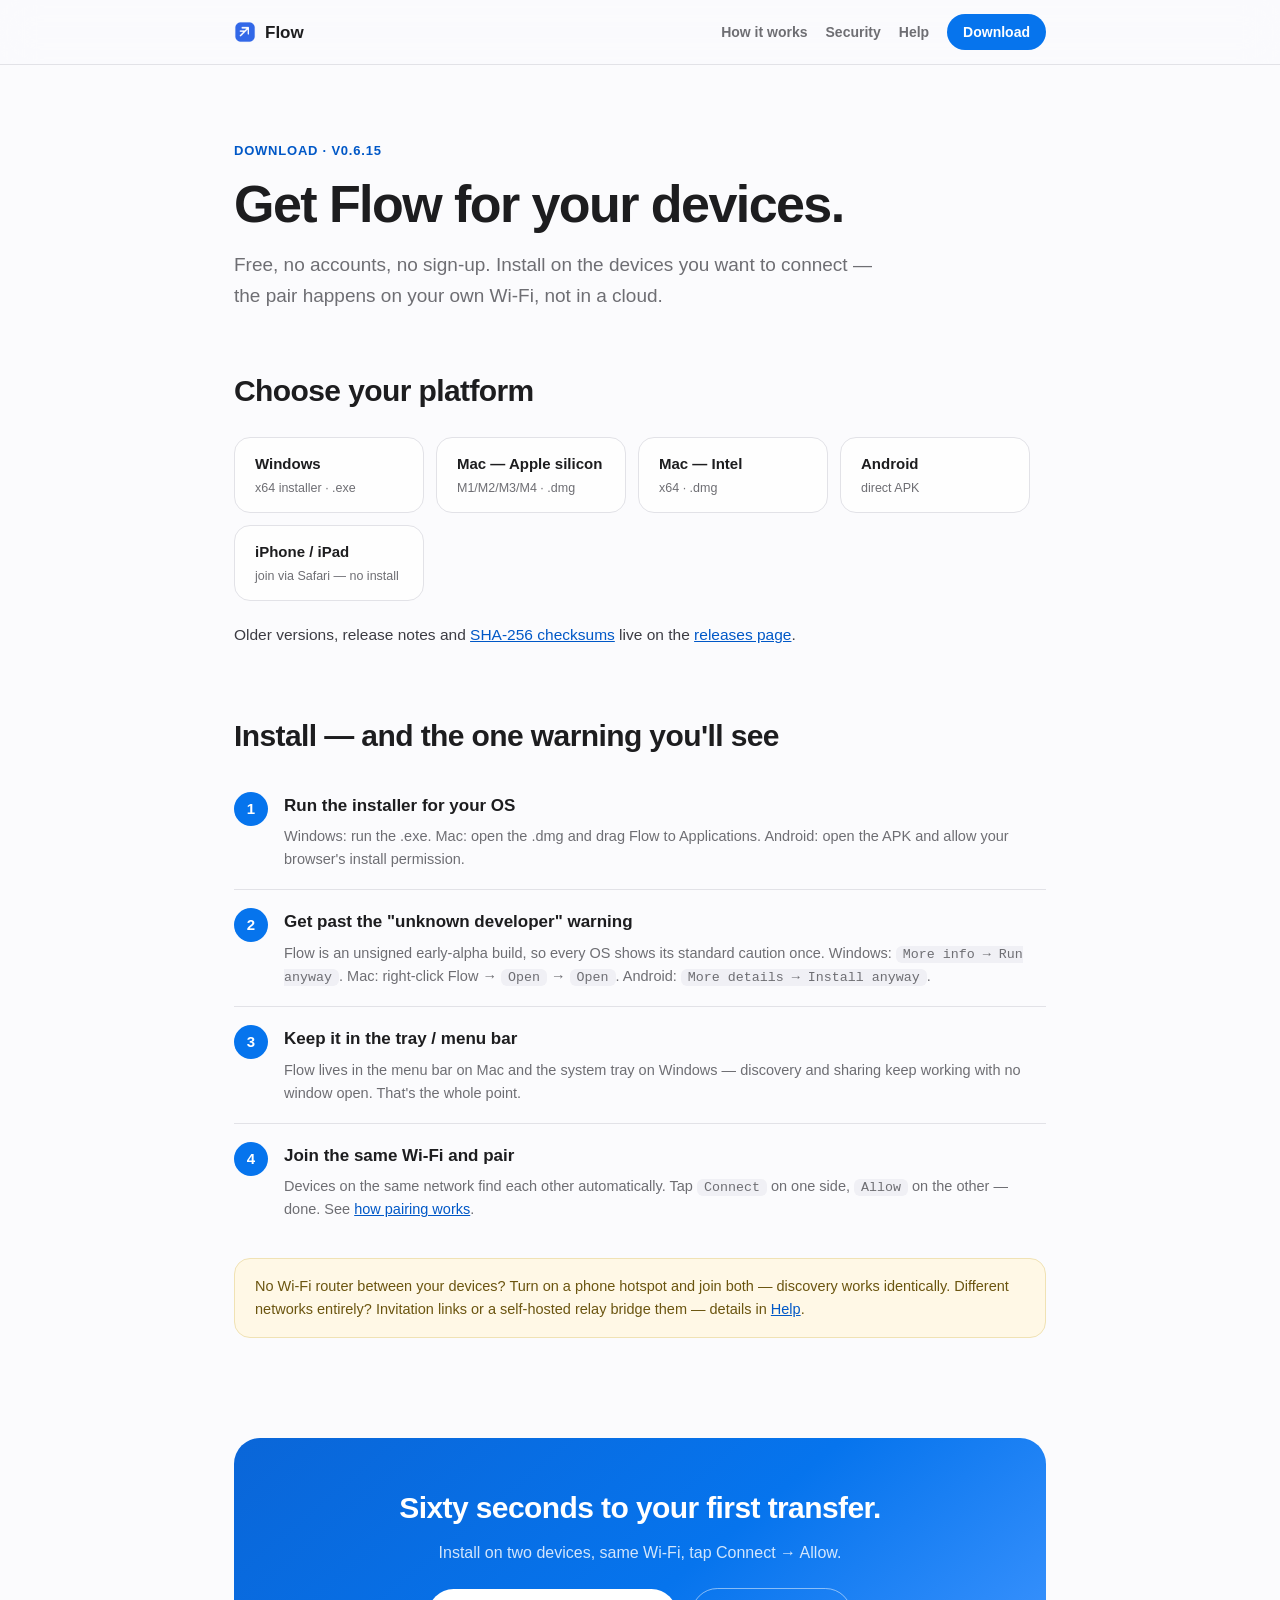
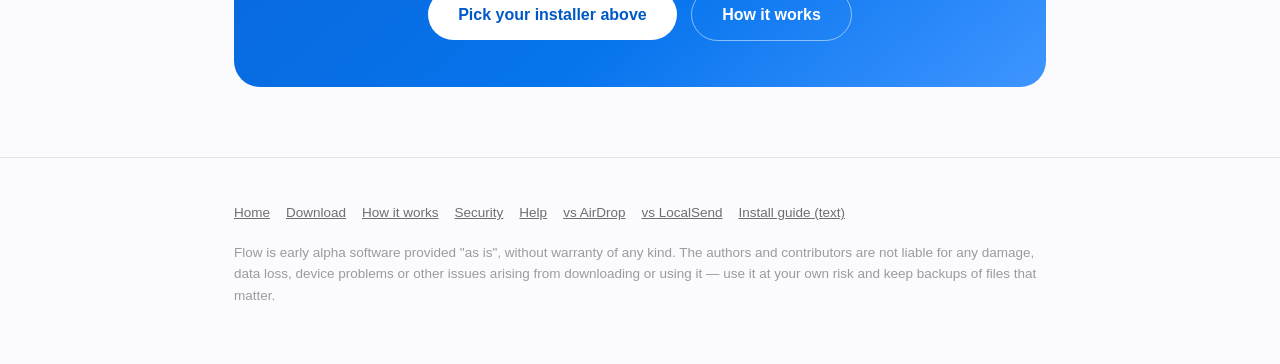
==== download/index.html @ 4d806018 "Update Flow downloads to 0.6.15 interface refinement" ====
<!doctype html>
<html lang="en">
  <head>
    <meta charset="utf-8" />
    <meta name="viewport" content="width=device-width, initial-scale=1" />
    <title>Download Flow for Windows, Mac &amp; Android — free</title>
    <meta
      name="description"
      content="Download Flow — free AirDrop-style sharing for Windows, macOS and Android. Windows installer, Mac DMG for Apple silicon and Intel, and Android APK with install guides for every OS warning."
    />
    <link rel="canonical" href="https://platiniumtermite.github.io/download/" />
    <meta property="og:type" content="website" />
    <meta property="og:title" content="Download Flow — free for Windows, Mac &amp; Android" />
    <meta
      property="og:description"
      content="AirDrop-style file sharing, clipboard sync and screen tools between Mac, Windows and Android. Free download."
    />
    <meta property="og:url" content="https://platiniumtermite.github.io/download/" />
    <meta property="og:image" content="https://platiniumtermite.github.io/Flow.png" />
    <meta name="twitter:card" content="summary" />
    <meta
      name="google-site-verification"
      content="go0T_P_wX81kLyziP_LCDEu0iZBkW4DK059RLP5fNl0"
    />
    <link rel="icon" type="image/png" href="/Flow.png" />
    <link rel="stylesheet" href="/assets/page.css" />
    <script type="application/ld+json">
      {
        "@context": "https://schema.org",
        "@type": "BreadcrumbList",
        "itemListElement": [
          {
            "@type": "ListItem",
            "position": 1,
            "name": "Flow",
            "item": "https://platiniumtermite.github.io/"
          },
          {
            "@type": "ListItem",
            "position": 2,
            "name": "Download",
            "item": "https://platiniumtermite.github.io/download/"
          }
        ]
      }
    </script>
  </head>
  <body>
    <header class="site-head">
      <div class="in">
        <a class="logo" href="/"><img src="/Flow.png" alt="Flow logo" />Flow</a>
        <nav>
          <a href="/how-it-works/">How it works</a>
          <a href="/security/">Security</a>
          <a href="/help/">Help</a>
          <a class="cta" href="/download/">Download</a>
        </nav>
      </div>
    </header>
    <main class="wrap">
      <div class="page-hero">
        <p class="eyebrow">Download · v0.6.15</p>
        <h1>Get Flow for your devices.</h1>
        <p class="lede">
          Free, no accounts, no sign-up. Install on the devices you want to
          connect — the pair happens on your own Wi-Fi, not in a cloud.
        </p>
      </div>

      <section>
        <h2>Choose your platform</h2>
        <div class="dl-row">
          <a
            class="dl"
            href="https://github.com/PlatiniumTermite/flow-downloads/releases/download/v0.6.15/Flow-0.6.15-Windows-x64-Setup.exe"
          >
            <b>Windows</b><small>x64 installer · .exe</small>
          </a>
          <a
            class="dl"
            href="https://github.com/PlatiniumTermite/flow-downloads/releases/download/v0.6.15/Flow-0.6.15-Mac-arm64.dmg"
          >
            <b>Mac — Apple silicon</b><small>M1/M2/M3/M4 · .dmg</small>
          </a>
          <a
            class="dl"
            href="https://github.com/PlatiniumTermite/flow-downloads/releases/download/v0.6.15/Flow-0.6.15-Mac-x64.dmg"
          >
            <b>Mac — Intel</b><small>x64 · .dmg</small>
          </a>
          <a
            class="dl"
            href="https://github.com/PlatiniumTermite/flow-downloads/releases/download/v0.6.15/Flow-0.6.9-Android.apk"
          >
            <b>Android</b><small>direct APK</small>
          </a>
          <a
            class="dl"
            href="https://platiniumtermite.github.io/"
          >
            <b>iPhone / iPad</b><small>join via Safari — no install</small>
          </a>
        </div>
        <p>
          Older versions, release notes and
          <a
            href="https://github.com/PlatiniumTermite/flow-downloads/releases/download/v0.6.15/SHA256SUMS.txt"
            >SHA-256 checksums</a
          >
          live on the
          <a href="https://github.com/PlatiniumTermite/flow-downloads/releases"
            >releases page</a
          >.
        </p>
      </section>

      <section>
        <h2>Install — and the one warning you'll see</h2>
        <div class="steps">
          <div class="step">
            <div class="n"></div>
            <div>
              <h3>Run the installer for your OS</h3>
              <p>
                Windows: run the .exe. Mac: open the .dmg and drag Flow to
                Applications. Android: open the APK and allow your browser's
                install permission.
              </p>
            </div>
          </div>
          <div class="step">
            <div class="n"></div>
            <div>
              <h3>Get past the "unknown developer" warning</h3>
              <p>
                Flow is an unsigned early-alpha build, so every OS shows its
                standard caution once. Windows: <code>More info → Run anyway</code>.
                Mac: right-click Flow → <code>Open</code> → <code>Open</code>.
                Android: <code>More details → Install anyway</code>.
              </p>
            </div>
          </div>
          <div class="step">
            <div class="n"></div>
            <div>
              <h3>Keep it in the tray / menu bar</h3>
              <p>
                Flow lives in the menu bar on Mac and the system tray on
                Windows — discovery and sharing keep working with no window
                open. That's the whole point.
              </p>
            </div>
          </div>
          <div class="step">
            <div class="n"></div>
            <div>
              <h3>Join the same Wi-Fi and pair</h3>
              <p>
                Devices on the same network find each other automatically.
                Tap <code>Connect</code> on one side, <code>Allow</code> on the
                other — done. See
                <a href="/how-it-works/">how pairing works</a>.
              </p>
            </div>
          </div>
        </div>
        <div class="warn">
          No Wi-Fi router between your devices? Turn on a phone hotspot and
          join both — discovery works identically. Different networks entirely?
          Invitation links or a self-hosted relay bridge them — details in
          <a href="/help/">Help</a>.
        </div>
      </section>

      <div class="cta-band">
        <h2>Sixty seconds to your first transfer.</h2>
        <p>Install on two devices, same Wi-Fi, tap Connect → Allow.</p>
        <a class="btn" href="#top" onclick="scrollTo(0,0);return false">Pick your installer above</a>
        <a class="btn ghost" href="/how-it-works/">How it works</a>
      </div>
    </main>
    <footer class="site-foot">
      <div class="wrap">
        <div class="links">
          <a href="/">Home</a>
          <a href="/download/">Download</a>
          <a href="/how-it-works/">How it works</a>
          <a href="/security/">Security</a>
          <a href="/help/">Help</a>
          <a href="/alternatives/airdrop/">vs AirDrop</a>
          <a href="/alternatives/localsend/">vs LocalSend</a>
          <a href="/install.txt">Install guide (text)</a>
        </div>
        <p class="fine">
          Flow is early alpha software provided "as is", without warranty of
          any kind. The authors and contributors are not liable for any damage,
          data loss, device problems or other issues arising from downloading
          or using it — use it at your own risk and keep backups of files that
          matter.
        </p>
      </div>
    </footer>
  </body>
</html>
---- assets/page.css ----
/* Shared stylesheet for Flow discovery pages — same design language as the
   landing page: SF stack, #fbfbfd canvas, hairline cards, blue accent. */
:root {
  --blue: #0674ed;
  --blue-deep: #0058c7;
  --ink: #1d1d1f;
  --muted: #6e6e73;
  --line: #e2e2e7;
  --card: rgba(255, 255, 255, 0.72);
  --bg: #fbfbfd;
}
* { box-sizing: border-box; }
body {
  margin: 0;
  font-family:
    -apple-system, BlinkMacSystemFont, "SF Pro Display", "Segoe UI", Roboto,
    Helvetica, Arial, sans-serif;
  background: var(--bg);
  color: var(--ink);
  -webkit-font-smoothing: antialiased;
  line-height: 1.6;
}
a { color: var(--blue-deep); }
code {
  background: #f0f0f5;
  border-radius: 6px;
  padding: 1px 7px;
  font-size: 0.92em;
  font-family: ui-monospace, "SF Mono", Menlo, monospace;
}
.wrap { max-width: 860px; margin: 0 auto; padding: 0 24px; }

/* header */
.site-head {
  position: sticky;
  top: 0;
  z-index: 10;
  backdrop-filter: blur(18px) saturate(1.6);
  background: rgba(251, 251, 253, 0.8);
  border-bottom: 1px solid var(--line);
}
.site-head .in {
  max-width: 860px;
  margin: 0 auto;
  padding: 14px 24px;
  display: flex;
  align-items: center;
  gap: 10px;
}
.site-head .logo {
  display: flex;
  align-items: center;
  gap: 9px;
  font-weight: 750;
  font-size: 17px;
  color: var(--ink);
  text-decoration: none;
}
.site-head .logo img { width: 22px; height: 22px; border-radius: 6px; }
.site-head nav { margin-left: auto; display: flex; gap: 18px; align-items: center; }
.site-head nav a {
  color: var(--muted);
  text-decoration: none;
  font-size: 14px;
  font-weight: 550;
}
.site-head nav a:hover { color: var(--ink); }
.site-head nav a.cta {
  background: var(--blue);
  color: #fff;
  padding: 7px 16px;
  border-radius: 999px;
  font-weight: 650;
}
.site-head nav a.cta:hover { background: var(--blue-deep); color: #fff; }

/* hero */
.page-hero { padding: 76px 0 30px; }
.eyebrow {
  color: var(--blue-deep);
  font-size: 13px;
  font-weight: 700;
  letter-spacing: 0.06em;
  text-transform: uppercase;
  margin: 0 0 14px;
}
.page-hero h1 {
  font-size: clamp(34px, 5.4vw, 52px);
  letter-spacing: -0.03em;
  line-height: 1.08;
  margin: 0 0 18px;
}
.page-hero .lede {
  font-size: clamp(16px, 2.2vw, 19px);
  color: var(--muted);
  max-width: 640px;
  margin: 0;
}
section { padding: 26px 0; }
h2 {
  font-size: clamp(22px, 3.4vw, 30px);
  letter-spacing: -0.02em;
  margin: 0 0 14px;
}
h3 { font-size: 17px; margin: 0 0 6px; }
p { margin: 0 0 12px; }
section p, section li { color: #3c3c43; font-size: 15.5px; }
section ul, section ol { padding-left: 22px; margin: 8px 0 14px; }
section li + li { margin-top: 6px; }

/* cards */
.cards {
  display: grid;
  grid-template-columns: repeat(auto-fit, minmax(240px, 1fr));
  gap: 14px;
  margin: 20px 0;
}
.card {
  background: var(--card);
  border: 1px solid var(--line);
  border-radius: 18px;
  padding: 20px 22px;
}
.card p { color: var(--muted); font-size: 14.5px; margin: 0; }

/* steps */
.steps { counter-reset: step; }
.step {
  display: flex;
  gap: 16px;
  padding: 18px 0;
  border-bottom: 1px solid var(--line);
}
.step:last-child { border-bottom: 0; }
.step .n {
  counter-increment: step;
  flex: 0 0 34px;
  height: 34px;
  border-radius: 50%;
  background: var(--blue);
  color: #fff;
  display: grid;
  place-items: center;
  font-weight: 700;
  font-size: 15px;
}
.step .n::before { content: counter(step); }
.step p { margin: 2px 0 0; color: var(--muted); font-size: 14.5px; }

/* comparison table */
table {
  width: 100%;
  border-collapse: collapse;
  margin: 18px 0;
  font-size: 14.5px;
  background: var(--card);
  border-radius: 16px;
  overflow: hidden;
}
th, td {
  text-align: left;
  padding: 13px 16px;
  border-bottom: 1px solid var(--line);
  vertical-align: top;
}
th { font-size: 12.5px; text-transform: uppercase; letter-spacing: 0.05em; color: var(--muted); }
tr:last-child td { border-bottom: 0; }
td .yes { color: #0a7a3c; font-weight: 650; }
td .no { color: #b3261e; }
td .part { color: #a0620a; }

/* CTA band */
.cta-band {
  margin: 56px 0 70px;
  background: linear-gradient(140deg, #0a66d8, #0674ed 55%, #3f95ff);
  border-radius: 26px;
  padding: 46px 40px;
  color: #fff;
  text-align: center;
}
.cta-band h2 { color: #fff; margin-bottom: 8px; }
.cta-band p { color: rgba(255, 255, 255, 0.82); margin-bottom: 22px; }
.cta-band a.btn {
  display: inline-block;
  background: #fff;
  color: var(--blue-deep);
  font-weight: 700;
  text-decoration: none;
  border-radius: 999px;
  padding: 13px 30px;
  font-size: 16px;
}
.cta-band a.btn.ghost {
  background: transparent;
  color: #fff;
  border: 1px solid rgba(255, 255, 255, 0.5);
  margin-left: 10px;
}

/* note + warn blocks */
.note, .warn {
  border-radius: 16px;
  padding: 16px 20px;
  font-size: 14.5px;
  margin: 18px 0;
}
.note { background: #eef5ff; border: 1px solid #cfe3fb; color: #1d4e8f; }
.warn { background: #fff8e6; border: 1px solid #f0e2b4; color: #6b5510; }
.note code, .warn code { background: rgba(0, 0, 0, 0.06); }

/* download buttons */
.dl-row { display: flex; flex-wrap: wrap; gap: 12px; margin: 22px 0; }
a.dl {
  display: flex;
  flex-direction: column;
  gap: 2px;
  background: var(--card);
  border: 1px solid var(--line);
  border-radius: 16px;
  padding: 14px 20px;
  text-decoration: none;
  color: var(--ink);
  min-width: 190px;
}
a.dl b { font-size: 15px; }
a.dl small { color: var(--muted); font-size: 12.5px; }
a.dl:hover { border-color: var(--blue); }

/* footer */
.site-foot {
  border-top: 1px solid var(--line);
  padding: 34px 0 46px;
  color: var(--muted);
  font-size: 13.5px;
}
.site-foot .links { display: flex; flex-wrap: wrap; gap: 16px; margin: 10px 0 18px; }
.site-foot a { color: var(--muted); }
.site-foot .fine { color: #9a9aa0; line-height: 1.6; }

@media (max-width: 640px) {
  .page-hero { padding: 52px 0 22px; }
  .cta-band { padding: 34px 22px; }
  .site-head nav a:not(.cta) { display: none; }
}
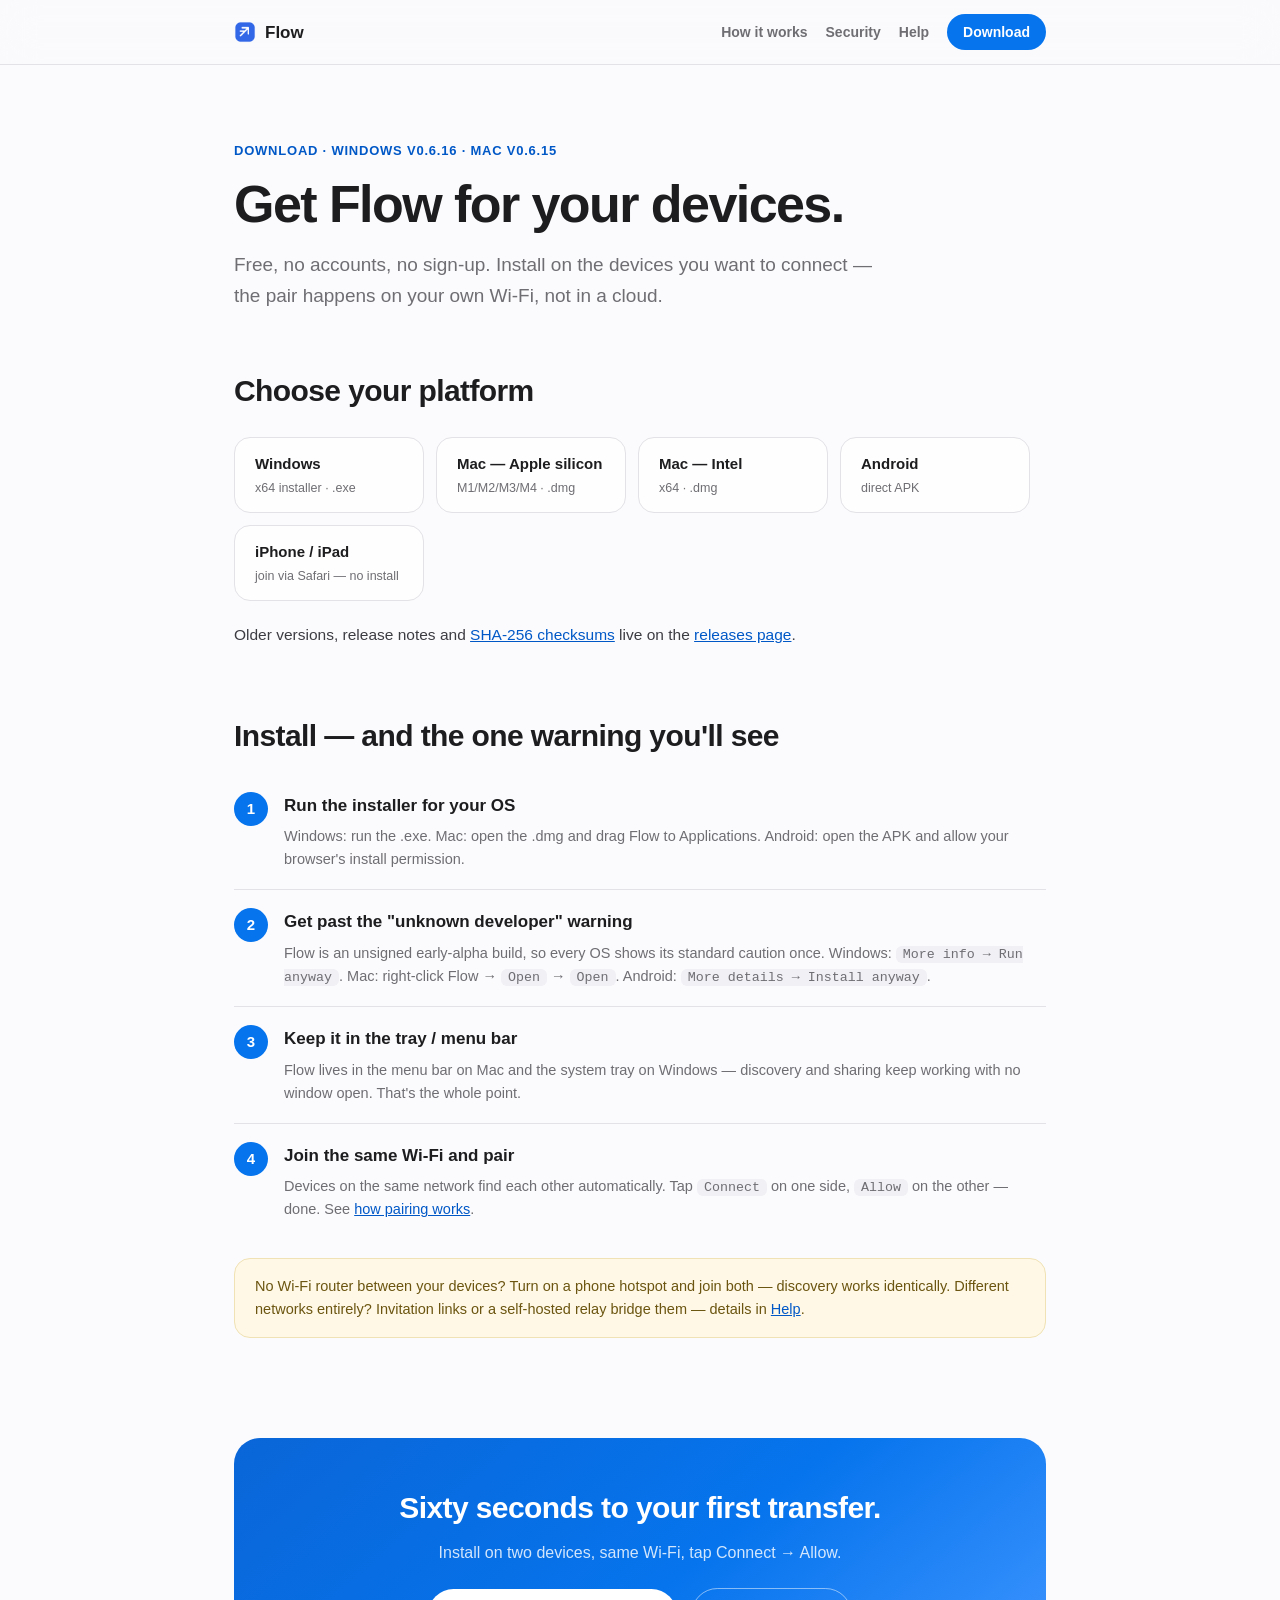
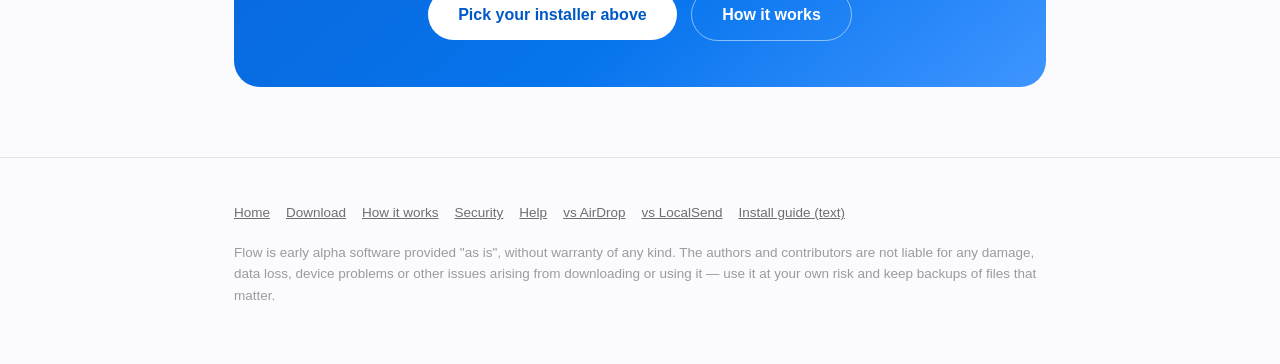
==== commit b64dc592: "Offer Windows 0.6.16 and retain per-platform downloads" ====
--- a/download/index.html
+++ b/download/index.html
@@ -59,7 +59,7 @@
     </header>
     <main class="wrap">
       <div class="page-hero">
-        <p class="eyebrow">Download · v0.6.15</p>
+        <p class="eyebrow">Download · Windows v0.6.16 · Mac v0.6.15</p>
         <h1>Get Flow for your devices.</h1>
         <p class="lede">
           Free, no accounts, no sign-up. Install on the devices you want to
@@ -72,7 +72,7 @@
         <div class="dl-row">
           <a
             class="dl"
-            href="https://github.com/PlatiniumTermite/flow-downloads/releases/download/v0.6.15/Flow-0.6.15-Windows-x64-Setup.exe"
+            href="https://github.com/PlatiniumTermite/flow-downloads/releases/download/v0.6.16/Flow-0.6.16-Windows-x64-Setup.exe"
           >
             <b>Windows</b><small>x64 installer · .exe</small>
           </a>
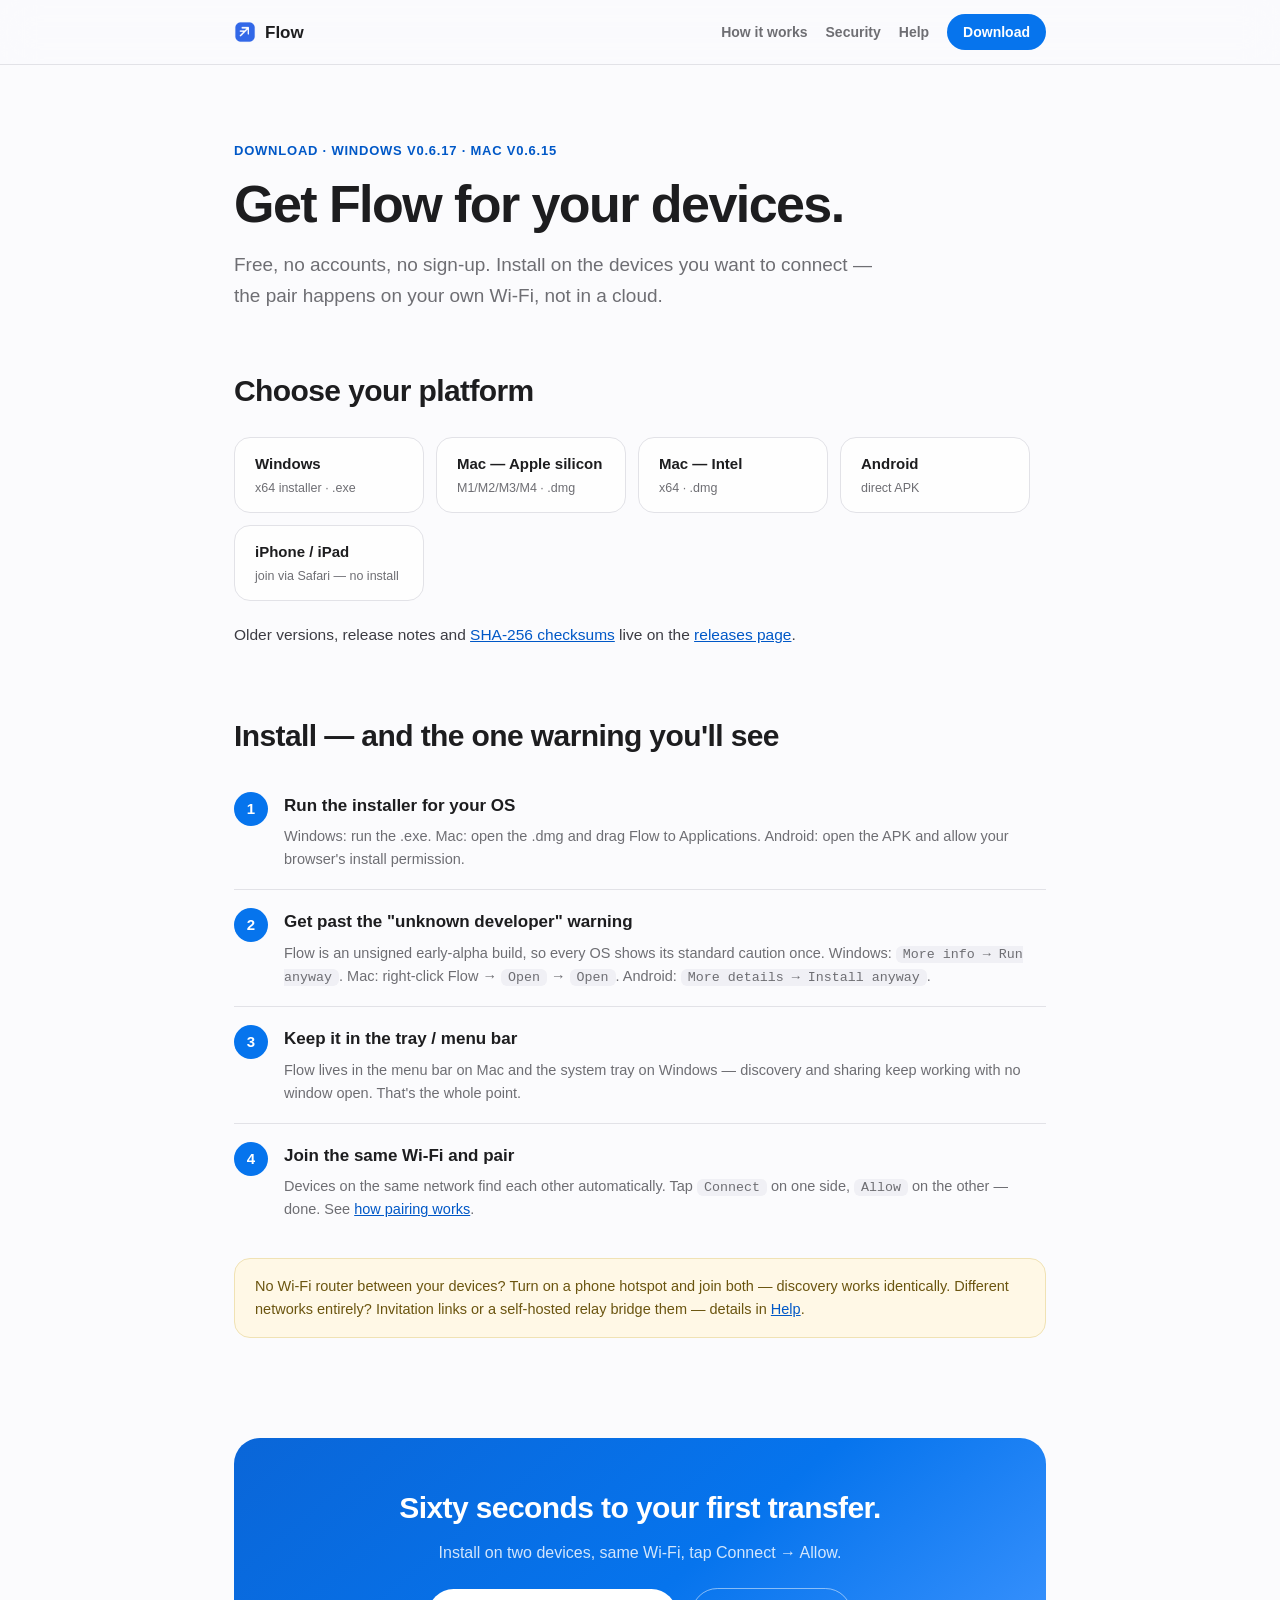
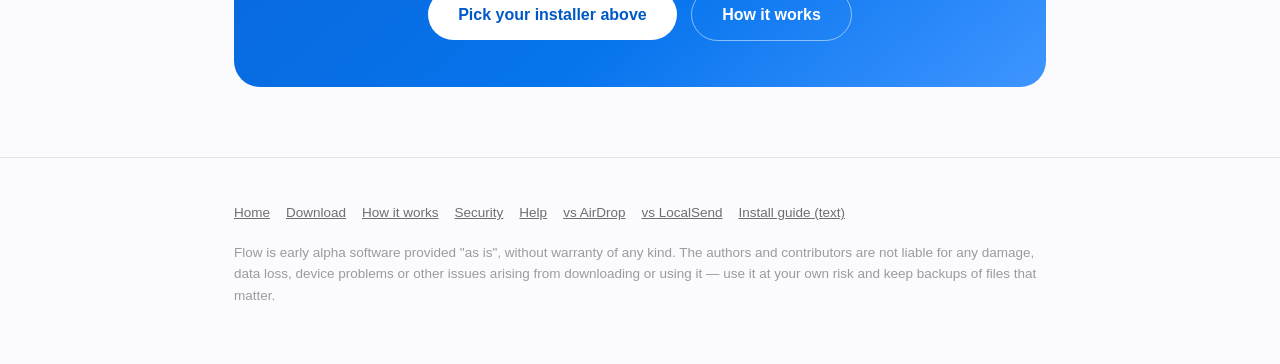
==== commit edc45cc7: "Point Windows downloads at Flow 0.6.17 New Windows release adds automatic reconnect healing on segre" ====
--- a/download/index.html
+++ b/download/index.html
@@ -59,7 +59,7 @@
     </header>
     <main class="wrap">
       <div class="page-hero">
-        <p class="eyebrow">Download · Windows v0.6.16 · Mac v0.6.15</p>
+        <p class="eyebrow">Download · Windows v0.6.17 · Mac v0.6.15</p>
         <h1>Get Flow for your devices.</h1>
         <p class="lede">
           Free, no accounts, no sign-up. Install on the devices you want to
@@ -72,7 +72,7 @@
         <div class="dl-row">
           <a
             class="dl"
-            href="https://github.com/PlatiniumTermite/flow-downloads/releases/download/v0.6.16/Flow-0.6.16-Windows-x64-Setup.exe"
+            href="https://github.com/PlatiniumTermite/flow-downloads/releases/download/v0.6.17/Flow-0.6.17-Windows-x64-Setup.exe"
           >
             <b>Windows</b><small>x64 installer · .exe</small>
           </a>
@@ -104,7 +104,7 @@
         <p>
           Older versions, release notes and
           <a
-            href="https://github.com/PlatiniumTermite/flow-downloads/releases/download/v0.6.15/SHA256SUMS.txt"
+            href="https://github.com/PlatiniumTermite/flow-downloads/releases/download/v0.6.17/SHA256SUMS-0.6.17.txt"
             >SHA-256 checksums</a
           >
           live on the
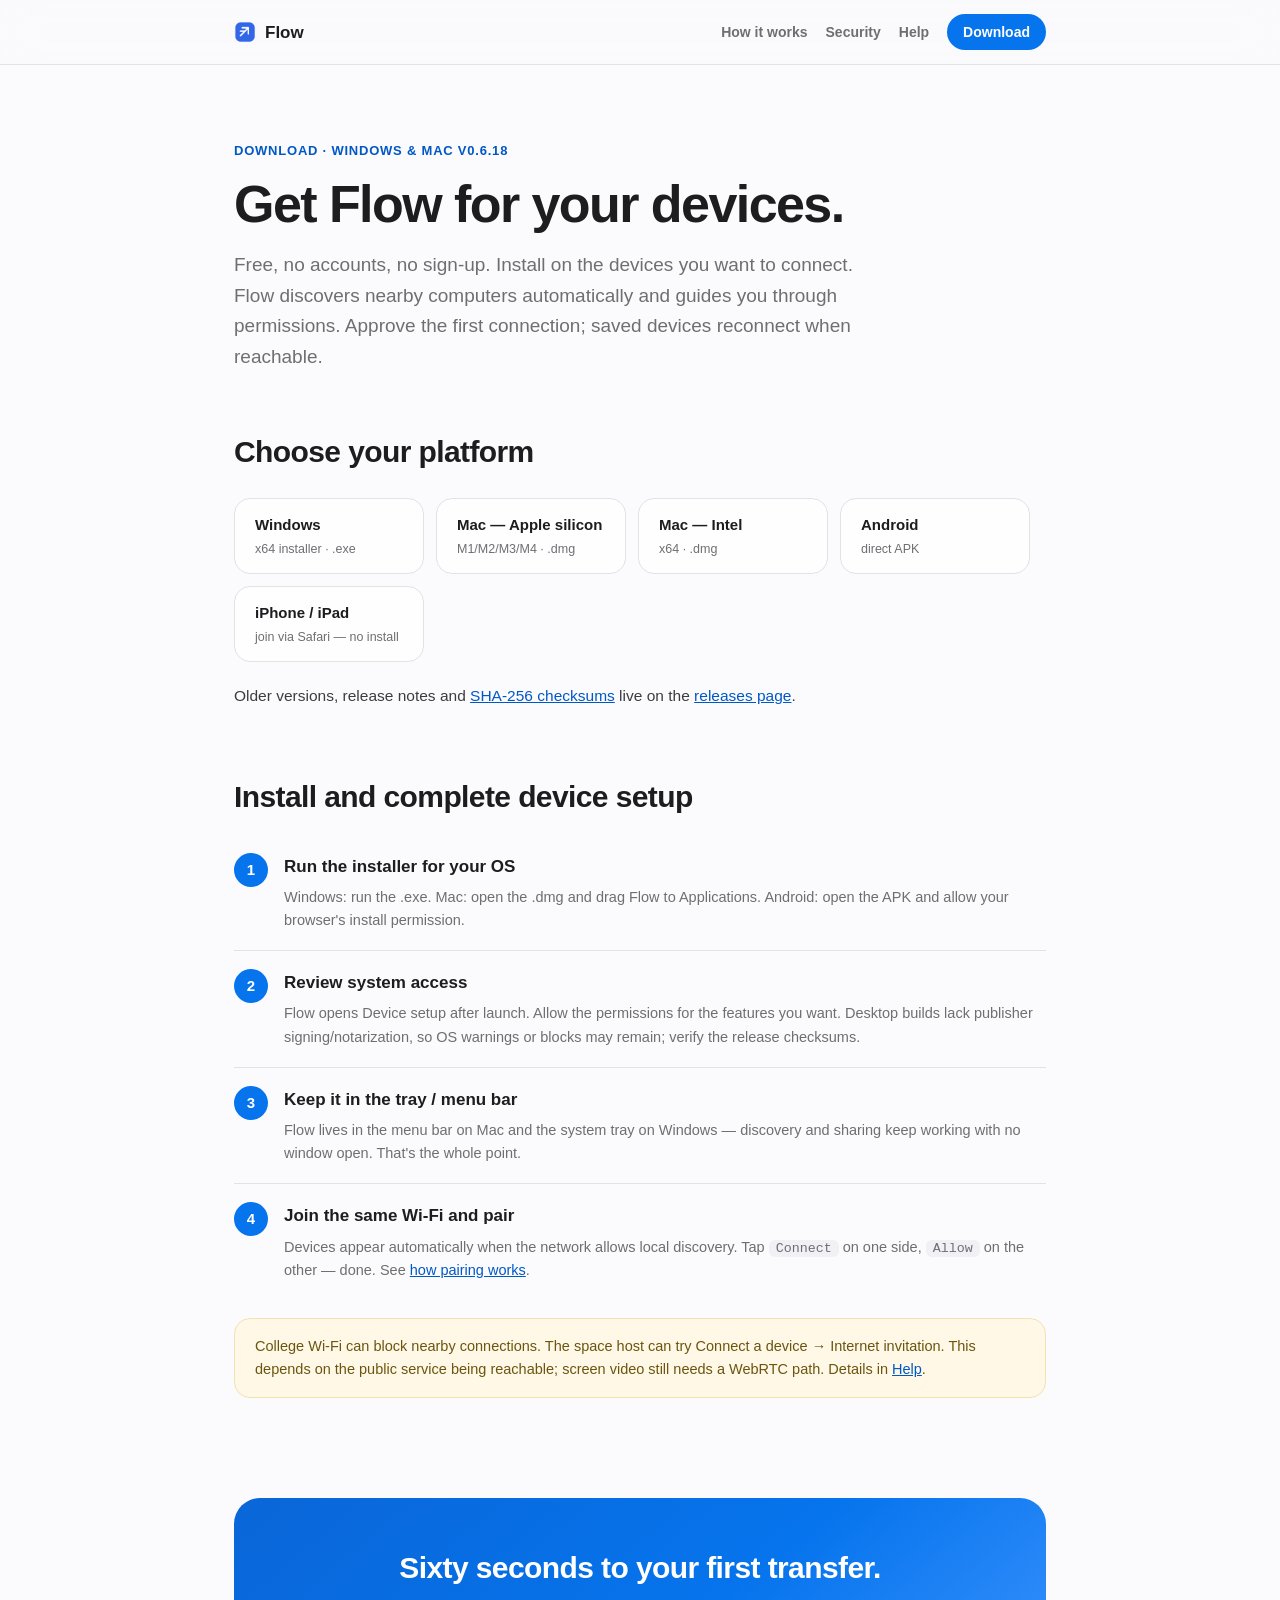
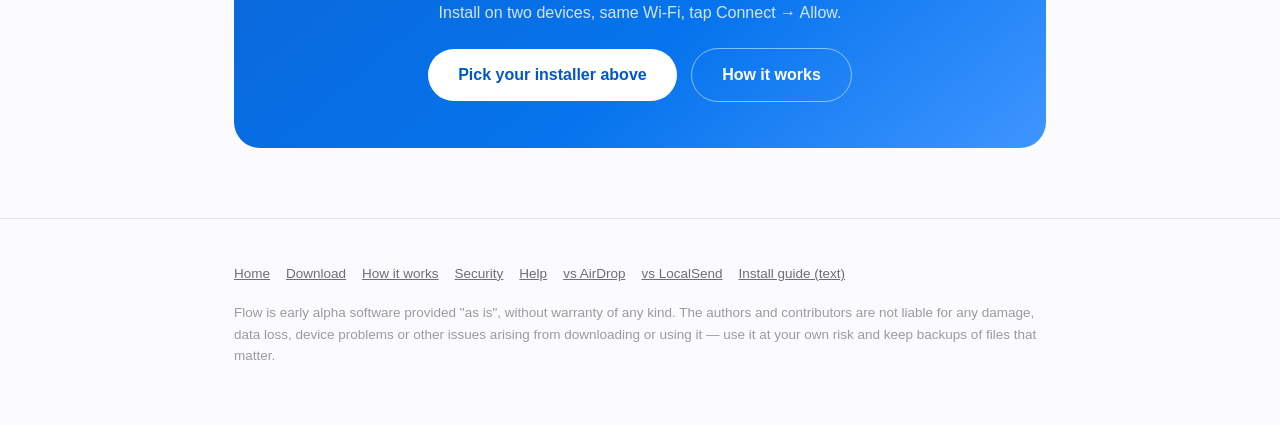
==== commit 05a6a1d8: "Publish matching Flow 0.6.18 desktop links and native setup guidance" ====
--- a/download/index.html
+++ b/download/index.html
@@ -59,11 +59,11 @@
     </header>
     <main class="wrap">
       <div class="page-hero">
-        <p class="eyebrow">Download · Windows v0.6.17 · Mac v0.6.15</p>
+        <p class="eyebrow">Download · Windows &amp; Mac v0.6.18</p>
         <h1>Get Flow for your devices.</h1>
         <p class="lede">
           Free, no accounts, no sign-up. Install on the devices you want to
-          connect — the pair happens on your own Wi-Fi, not in a cloud.
+          connect. Flow discovers nearby computers automatically and guides you through permissions. Approve the first connection; saved devices reconnect when reachable.
         </p>
       </div>
 
@@ -72,19 +72,19 @@
         <div class="dl-row">
           <a
             class="dl"
-            href="https://github.com/PlatiniumTermite/flow-downloads/releases/download/v0.6.17/Flow-0.6.17-Windows-x64-Setup.exe"
+            href="https://github.com/PlatiniumTermite/flow-downloads/releases/download/v0.6.18/Flow-0.6.18-Windows-x64-Setup.exe"
           >
             <b>Windows</b><small>x64 installer · .exe</small>
           </a>
           <a
             class="dl"
-            href="https://github.com/PlatiniumTermite/flow-downloads/releases/download/v0.6.15/Flow-0.6.15-Mac-arm64.dmg"
+            href="https://github.com/PlatiniumTermite/flow-downloads/releases/download/v0.6.18/Flow-0.6.18-Mac-arm64.dmg"
           >
             <b>Mac — Apple silicon</b><small>M1/M2/M3/M4 · .dmg</small>
           </a>
           <a
             class="dl"
-            href="https://github.com/PlatiniumTermite/flow-downloads/releases/download/v0.6.15/Flow-0.6.15-Mac-x64.dmg"
+            href="https://github.com/PlatiniumTermite/flow-downloads/releases/download/v0.6.18/Flow-0.6.18-Mac-x64.dmg"
           >
             <b>Mac — Intel</b><small>x64 · .dmg</small>
           </a>
@@ -104,7 +104,7 @@
         <p>
           Older versions, release notes and
           <a
-            href="https://github.com/PlatiniumTermite/flow-downloads/releases/download/v0.6.17/SHA256SUMS-0.6.17.txt"
+            href="https://github.com/PlatiniumTermite/flow-downloads/releases/download/v0.6.18/SHA256SUMS.txt"
             >SHA-256 checksums</a
           >
           live on the
@@ -115,7 +115,7 @@
       </section>
 
       <section>
-        <h2>Install — and the one warning you'll see</h2>
+        <h2>Install and complete device setup</h2>
         <div class="steps">
           <div class="step">
             <div class="n"></div>
@@ -131,12 +131,11 @@
           <div class="step">
             <div class="n"></div>
             <div>
-              <h3>Get past the "unknown developer" warning</h3>
-              <p>
-                Flow is an unsigned early-alpha build, so every OS shows its
-                standard caution once. Windows: <code>More info → Run anyway</code>.
-                Mac: right-click Flow → <code>Open</code> → <code>Open</code>.
-                Android: <code>More details → Install anyway</code>.
+              <h3>Review system access</h3>
+              <p>
+                Flow opens Device setup after launch. Allow the permissions for
+                the features you want. Desktop builds lack publisher signing/notarization,
+                so OS warnings or blocks may remain; verify the release checksums.
               </p>
             </div>
           </div>
@@ -156,7 +155,7 @@
             <div>
               <h3>Join the same Wi-Fi and pair</h3>
               <p>
-                Devices on the same network find each other automatically.
+                Devices appear automatically when the network allows local discovery.
                 Tap <code>Connect</code> on one side, <code>Allow</code> on the
                 other — done. See
                 <a href="/how-it-works/">how pairing works</a>.
@@ -165,9 +164,9 @@
           </div>
         </div>
         <div class="warn">
-          No Wi-Fi router between your devices? Turn on a phone hotspot and
-          join both — discovery works identically. Different networks entirely?
-          Invitation links or a self-hosted relay bridge them — details in
+          College Wi-Fi can block nearby connections. The space host can try
+          Connect a device → Internet invitation. This depends on the public service
+          being reachable; screen video still needs a WebRTC path. Details in
           <a href="/help/">Help</a>.
         </div>
       </section>
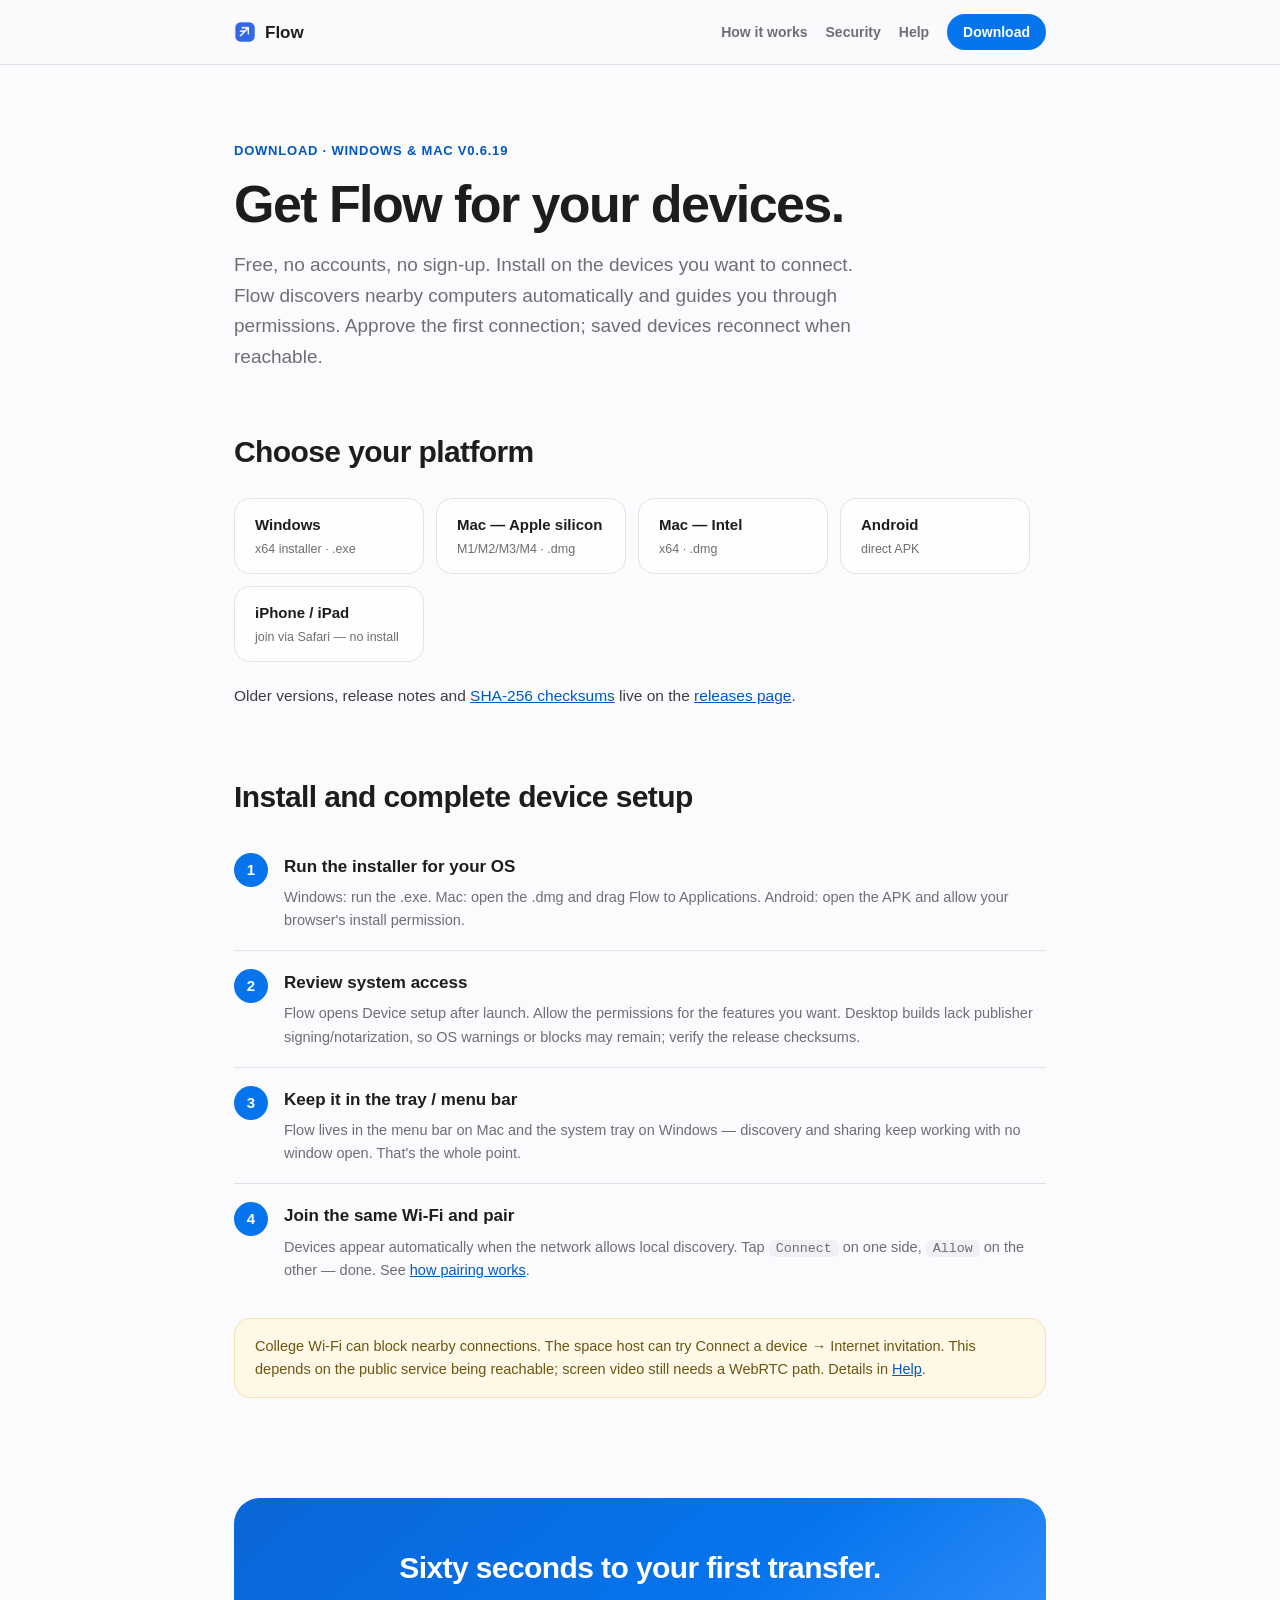
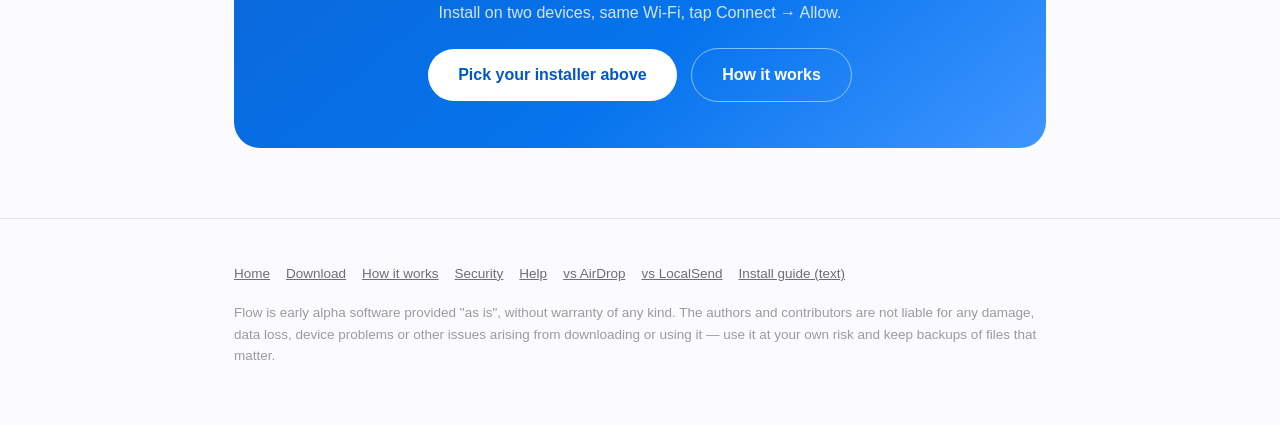
==== commit e0c5db84: "Serve tested Flow 0.6.19 desktop downloads" ====
--- a/download/index.html
+++ b/download/index.html
@@ -59,7 +59,7 @@
     </header>
     <main class="wrap">
       <div class="page-hero">
-        <p class="eyebrow">Download · Windows &amp; Mac v0.6.18</p>
+        <p class="eyebrow">Download · Windows &amp; Mac v0.6.19</p>
         <h1>Get Flow for your devices.</h1>
         <p class="lede">
           Free, no accounts, no sign-up. Install on the devices you want to
@@ -72,19 +72,19 @@
         <div class="dl-row">
           <a
             class="dl"
-            href="https://github.com/PlatiniumTermite/flow-downloads/releases/download/v0.6.18/Flow-0.6.18-Windows-x64-Setup.exe"
+            href="https://github.com/PlatiniumTermite/flow-downloads/releases/download/v0.6.19/Flow-0.6.19-Windows-x64-Setup.exe"
           >
             <b>Windows</b><small>x64 installer · .exe</small>
           </a>
           <a
             class="dl"
-            href="https://github.com/PlatiniumTermite/flow-downloads/releases/download/v0.6.18/Flow-0.6.18-Mac-arm64.dmg"
+            href="https://github.com/PlatiniumTermite/flow-downloads/releases/download/v0.6.19/Flow-0.6.19-Mac-arm64.dmg"
           >
             <b>Mac — Apple silicon</b><small>M1/M2/M3/M4 · .dmg</small>
           </a>
           <a
             class="dl"
-            href="https://github.com/PlatiniumTermite/flow-downloads/releases/download/v0.6.18/Flow-0.6.18-Mac-x64.dmg"
+            href="https://github.com/PlatiniumTermite/flow-downloads/releases/download/v0.6.19/Flow-0.6.19-Mac-x64.dmg"
           >
             <b>Mac — Intel</b><small>x64 · .dmg</small>
           </a>
@@ -104,7 +104,7 @@
         <p>
           Older versions, release notes and
           <a
-            href="https://github.com/PlatiniumTermite/flow-downloads/releases/download/v0.6.18/SHA256SUMS.txt"
+            href="https://github.com/PlatiniumTermite/flow-downloads/releases/download/v0.6.19/SHA256SUMS.txt"
             >SHA-256 checksums</a
           >
           live on the
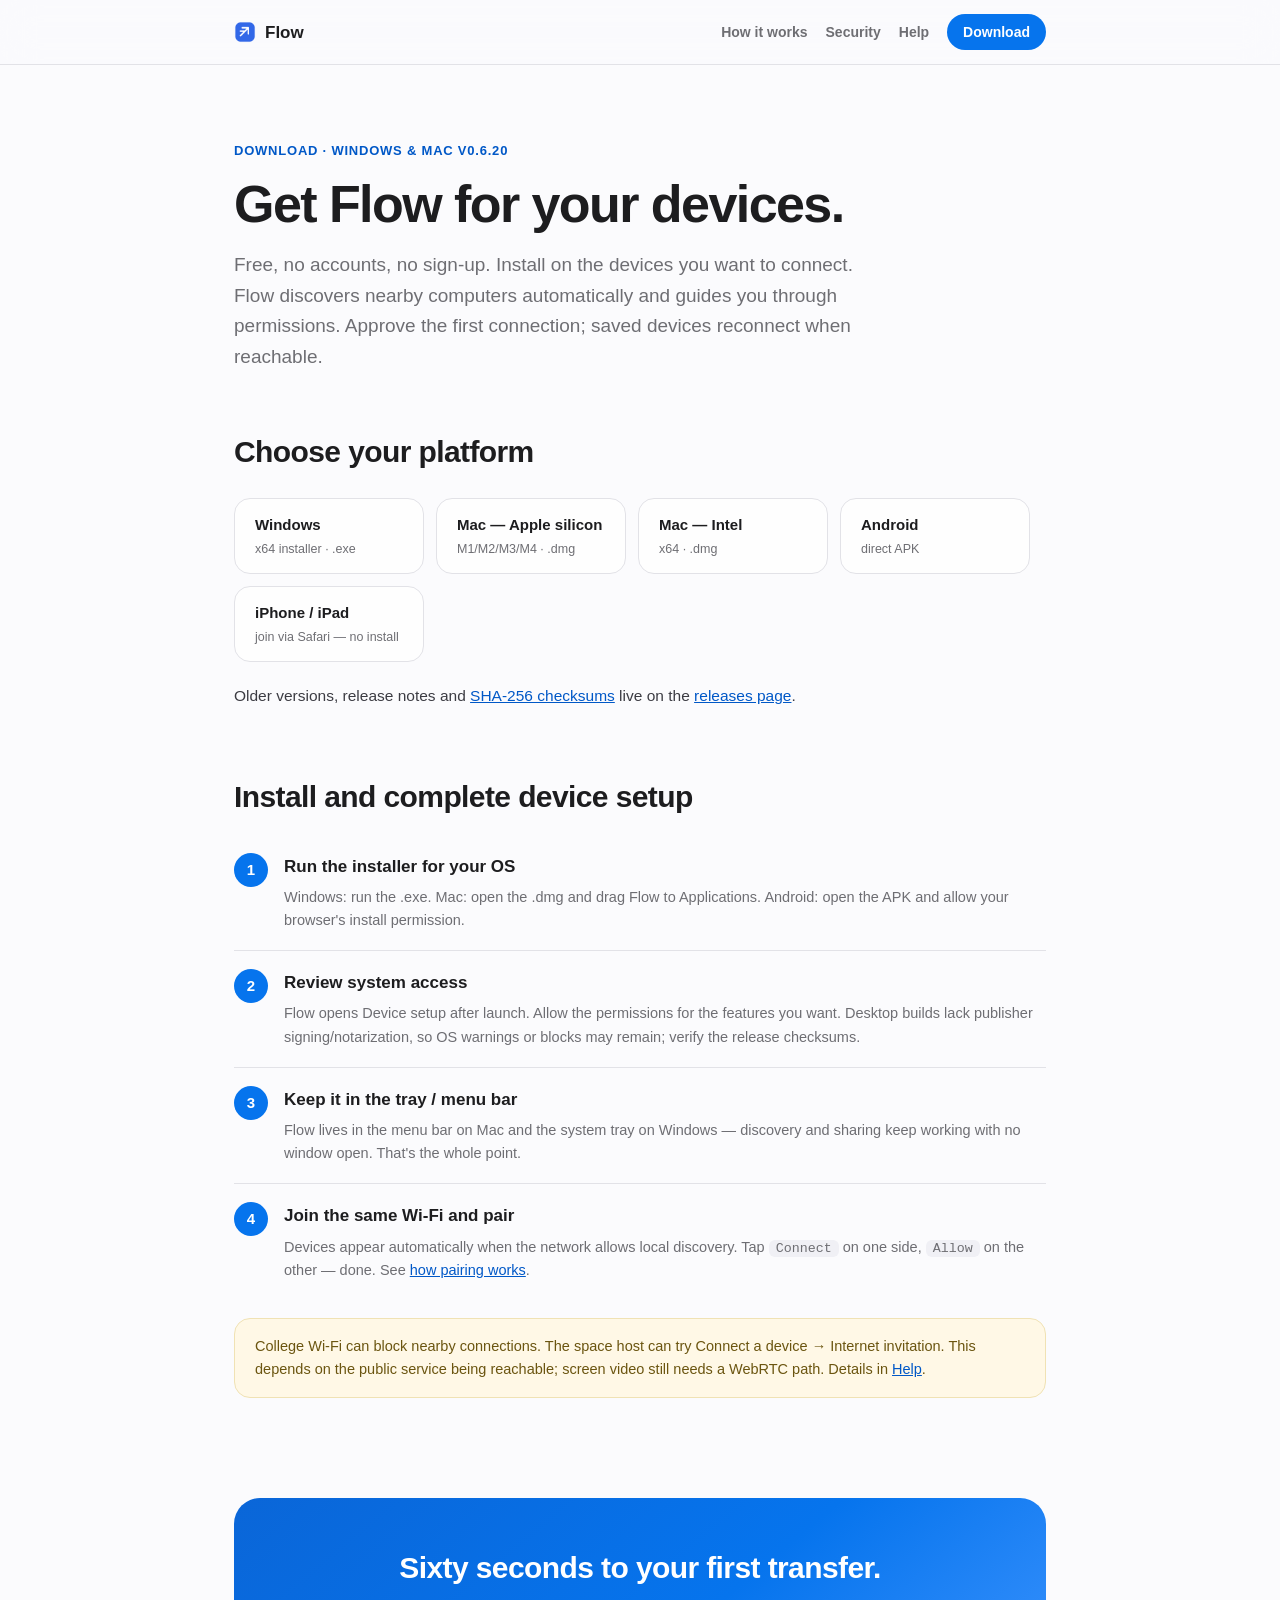
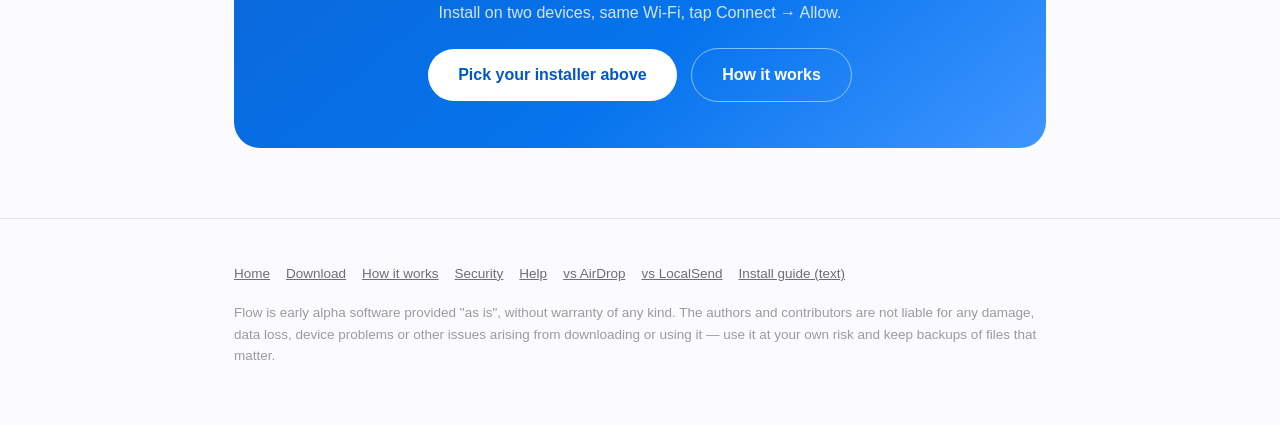
==== commit 90569a09: "Point desktop downloads and offline fallback to Flow 0.6.20" ====
--- a/download/index.html
+++ b/download/index.html
@@ -59,7 +59,7 @@
     </header>
     <main class="wrap">
       <div class="page-hero">
-        <p class="eyebrow">Download · Windows &amp; Mac v0.6.19</p>
+        <p class="eyebrow">Download · Windows &amp; Mac v0.6.20</p>
         <h1>Get Flow for your devices.</h1>
         <p class="lede">
           Free, no accounts, no sign-up. Install on the devices you want to
@@ -72,19 +72,19 @@
         <div class="dl-row">
           <a
             class="dl"
-            href="https://github.com/PlatiniumTermite/flow-downloads/releases/download/v0.6.19/Flow-0.6.19-Windows-x64-Setup.exe"
+            href="https://github.com/PlatiniumTermite/flow-downloads/releases/download/v0.6.20/Flow-0.6.20-Windows-x64-Setup.exe"
           >
             <b>Windows</b><small>x64 installer · .exe</small>
           </a>
           <a
             class="dl"
-            href="https://github.com/PlatiniumTermite/flow-downloads/releases/download/v0.6.19/Flow-0.6.19-Mac-arm64.dmg"
+            href="https://github.com/PlatiniumTermite/flow-downloads/releases/download/v0.6.20/Flow-0.6.20-Mac-arm64.dmg"
           >
             <b>Mac — Apple silicon</b><small>M1/M2/M3/M4 · .dmg</small>
           </a>
           <a
             class="dl"
-            href="https://github.com/PlatiniumTermite/flow-downloads/releases/download/v0.6.19/Flow-0.6.19-Mac-x64.dmg"
+            href="https://github.com/PlatiniumTermite/flow-downloads/releases/download/v0.6.20/Flow-0.6.20-Mac-x64.dmg"
           >
             <b>Mac — Intel</b><small>x64 · .dmg</small>
           </a>
@@ -104,7 +104,7 @@
         <p>
           Older versions, release notes and
           <a
-            href="https://github.com/PlatiniumTermite/flow-downloads/releases/download/v0.6.19/SHA256SUMS.txt"
+            href="https://github.com/PlatiniumTermite/flow-downloads/releases/download/v0.6.20/SHA256SUMS.txt"
             >SHA-256 checksums</a
           >
           live on the
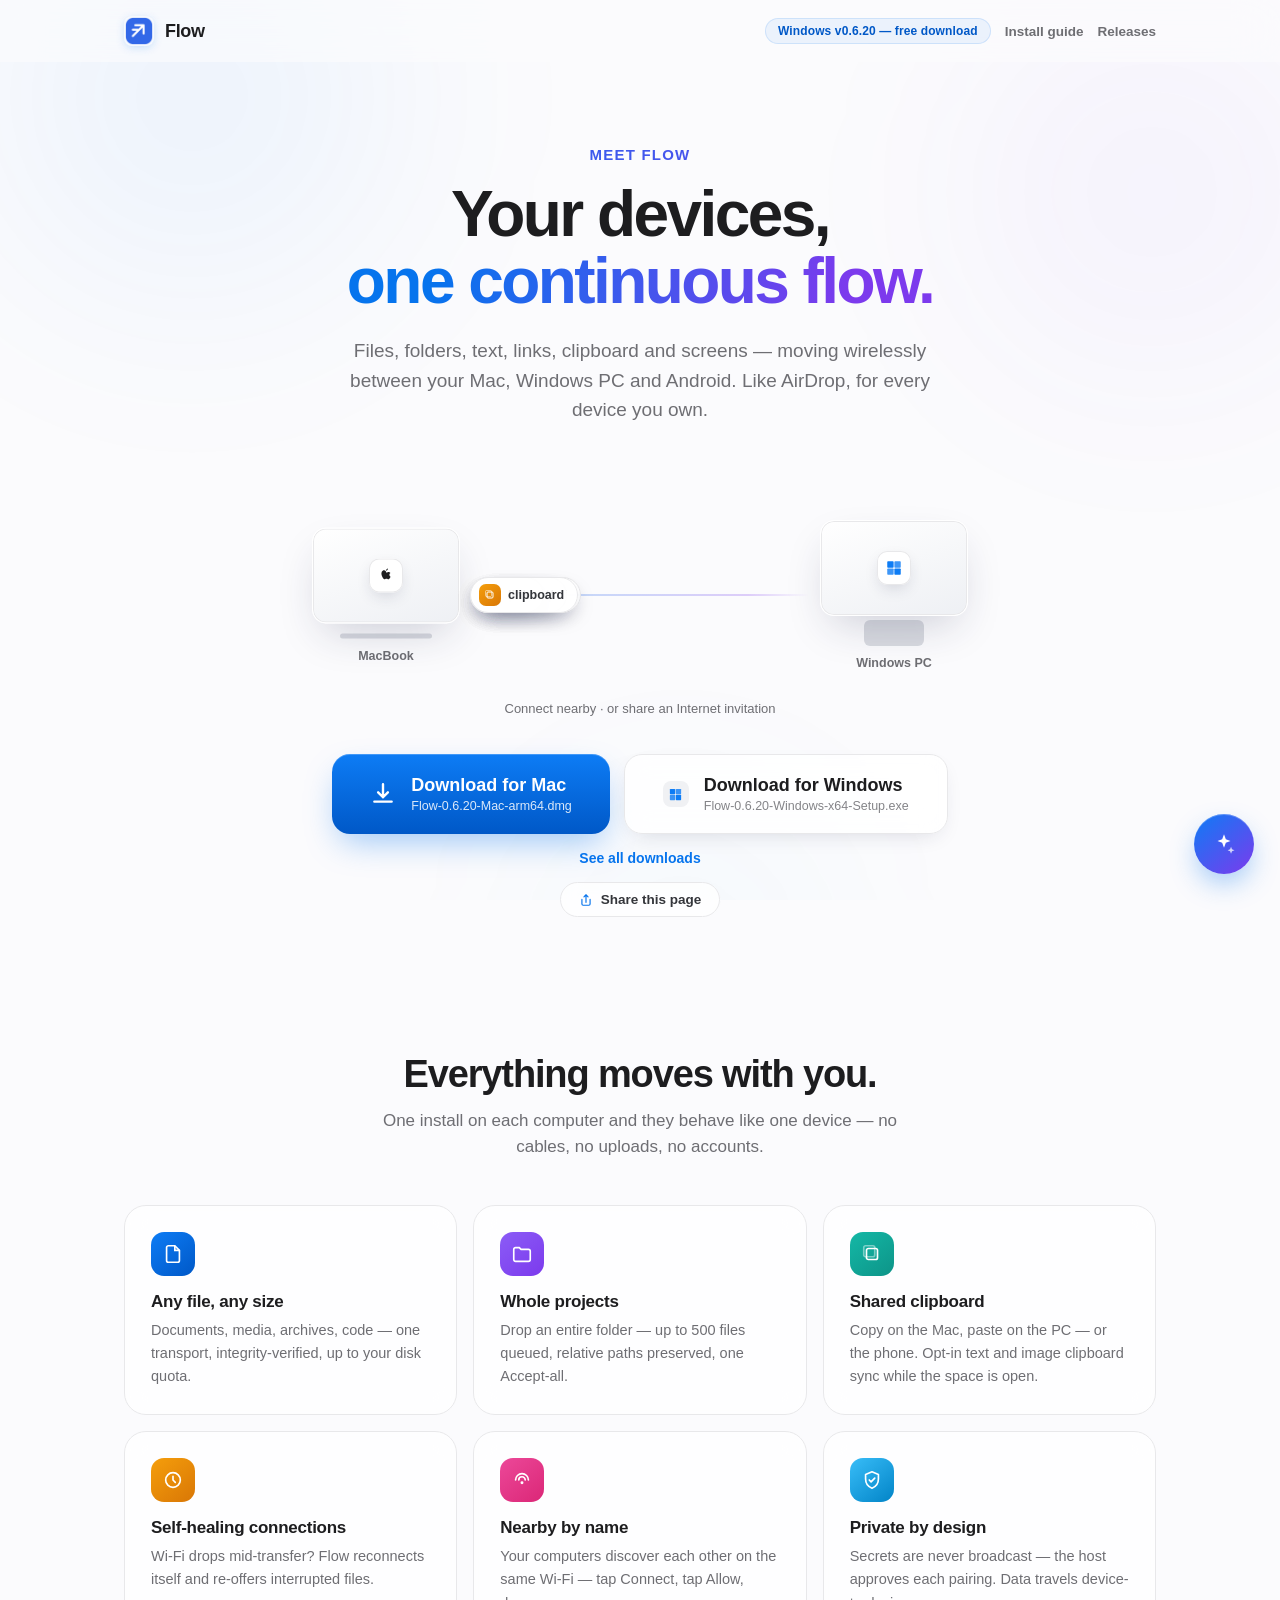
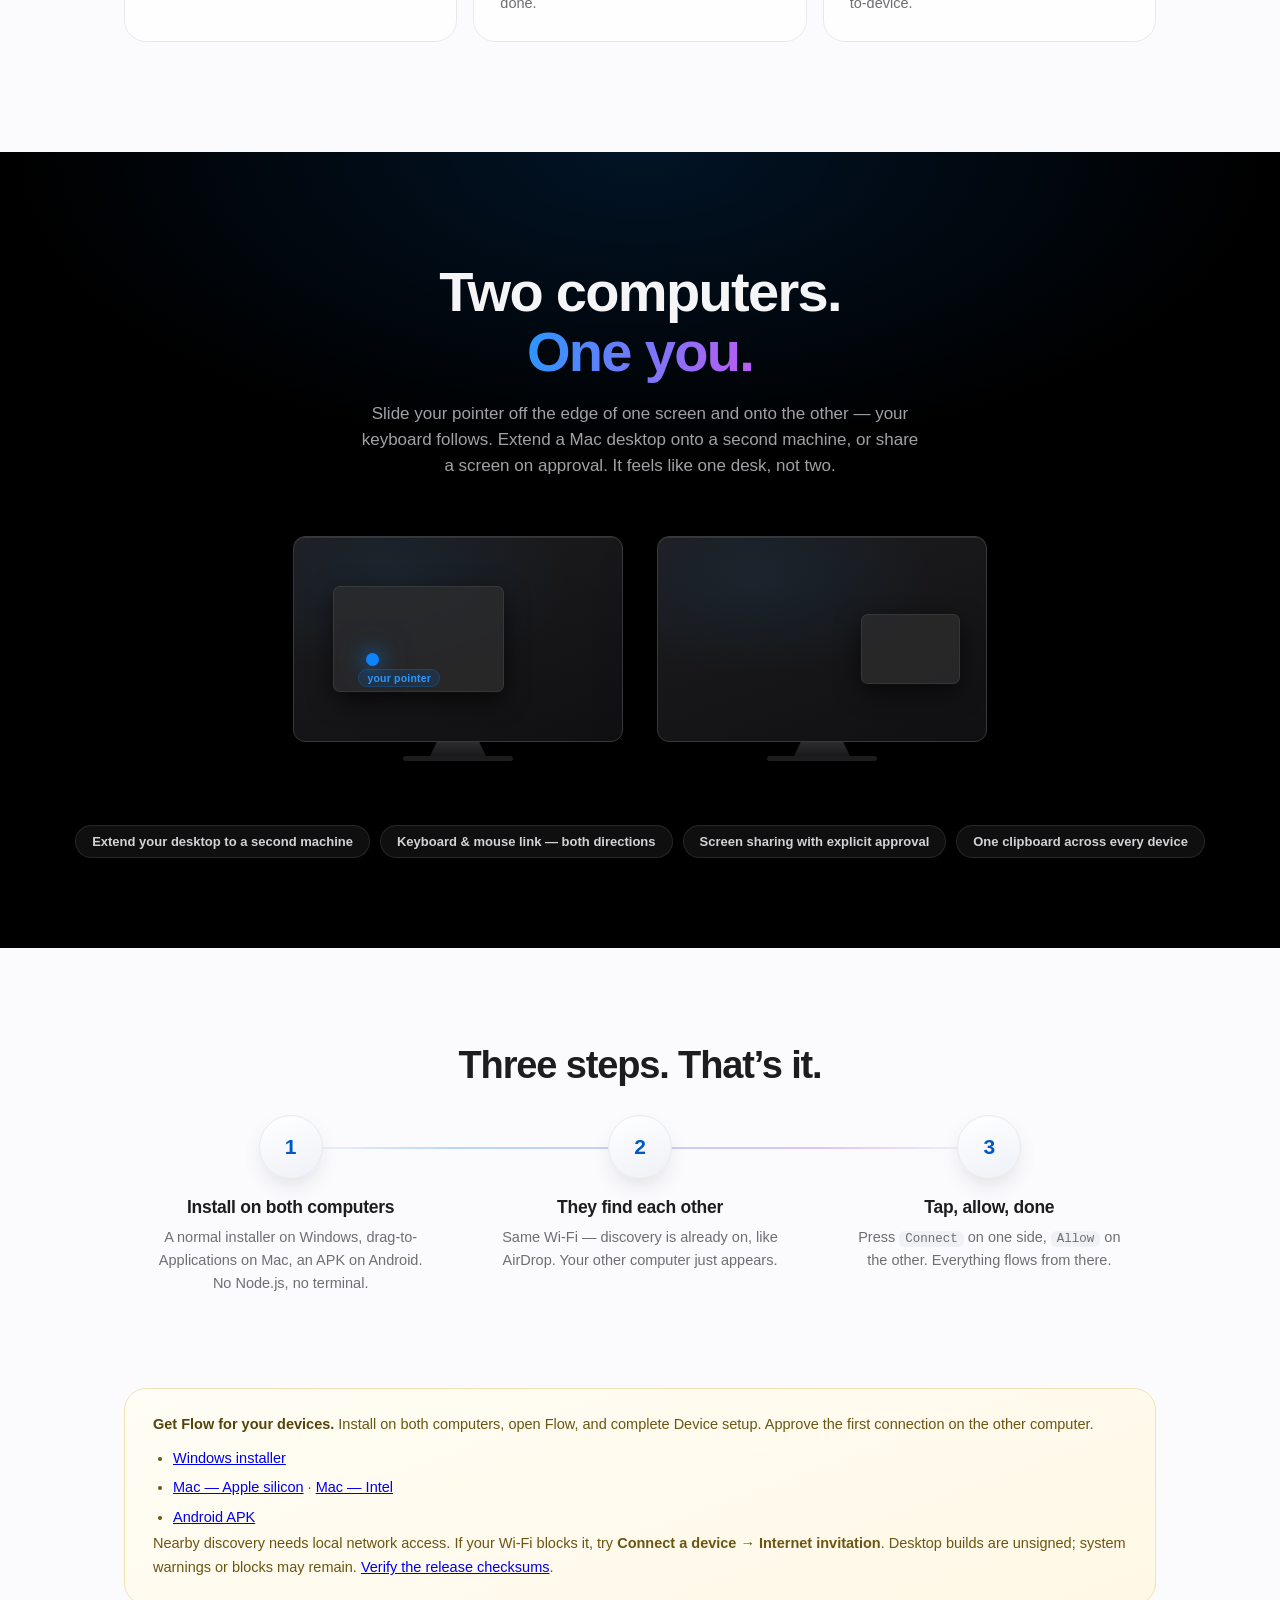
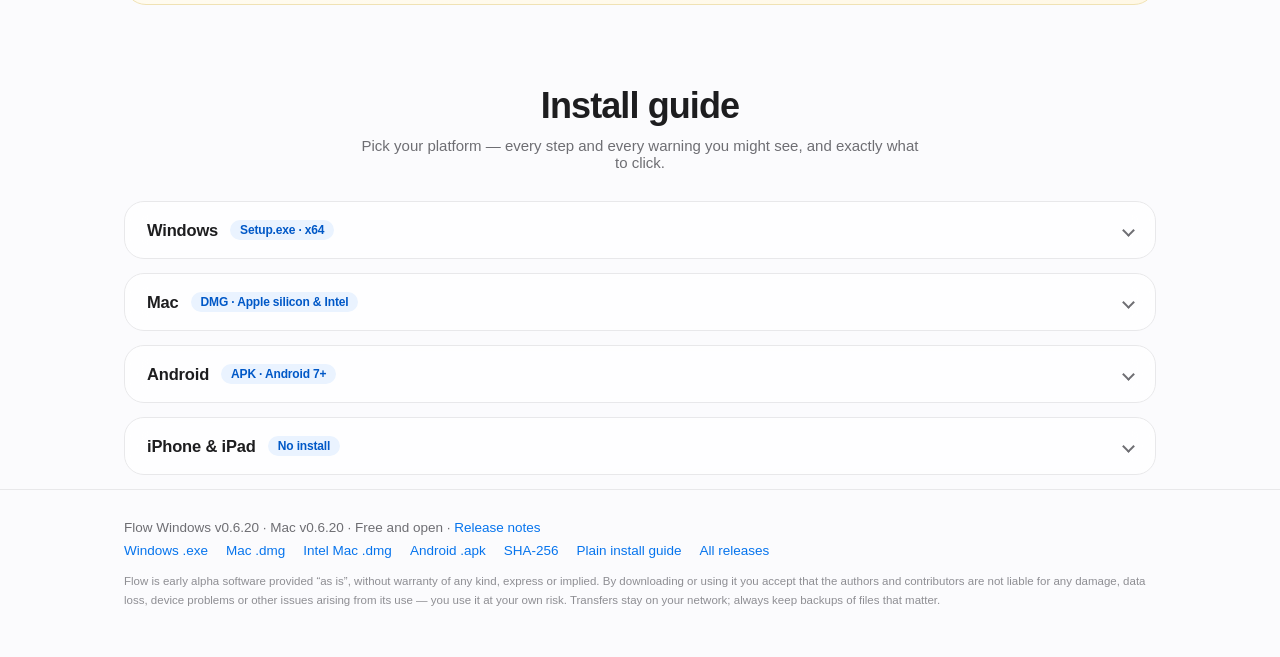
==== commit c57eed1f: "Restore October landing experience at the download URL" ====
--- a/download/index.html
+++ b/download/index.html
@@ -3,201 +3,3184 @@
   <head>
     <meta charset="utf-8" />
     <meta name="viewport" content="width=device-width, initial-scale=1" />
-    <title>Download Flow for Windows, Mac &amp; Android — free</title>
+    <title>Download Flow — your devices, one continuous flow</title>
     <meta
       name="description"
-      content="Download Flow — free AirDrop-style sharing for Windows, macOS and Android. Windows installer, Mac DMG for Apple silicon and Intel, and Android APK with install guides for every OS warning."
+      content="Flow moves files, folders, text, links and clipboard between your Mac, Windows PC and Android phone wirelessly — like AirDrop, for every device you own. Share from the Windows Send To menu, Finder Open With, the Android share sheet or the menu-bar tray."
     />
     <link rel="canonical" href="https://platiniumtermite.github.io/download/" />
+    <meta name="theme-color" content="#0674ed" />
     <meta property="og:type" content="website" />
-    <meta property="og:title" content="Download Flow — free for Windows, Mac &amp; Android" />
+    <meta property="og:site_name" content="Flow" />
+    <meta property="og:url" content="https://platiniumtermite.github.io/download/" />
+    <meta
+      property="og:title"
+      content="Flow — your devices, one continuous flow"
+    />
     <meta
       property="og:description"
-      content="AirDrop-style file sharing, clipboard sync and screen tools between Mac, Windows and Android. Free download."
+      content="AirDrop-like continuity for every device you own. Move files, folders, text, clipboard and screens between Mac, Windows and Android — free download."
     />
-    <meta property="og:url" content="https://platiniumtermite.github.io/download/" />
-    <meta property="og:image" content="https://platiniumtermite.github.io/Flow.png" />
+    <meta
+      property="og:image"
+      content="https://platiniumtermite.github.io/Flow.png"
+    />
     <meta name="twitter:card" content="summary" />
     <meta
-      name="google-site-verification"
-      content="go0T_P_wX81kLyziP_LCDEu0iZBkW4DK059RLP5fNl0"
+      name="twitter:title"
+      content="Flow — your devices, one continuous flow"
     />
+    <meta
+      name="twitter:description"
+      content="AirDrop-like continuity for every device you own. Move files, folders, text, clipboard and screens between Mac, Windows and Android."
+    />
+    <meta
+      name="twitter:image"
+      content="https://platiniumtermite.github.io/Flow.png"
+    />
+    <meta
+      name="keywords"
+      content="airdrop for windows, continuity for windows, share files mac windows android, clipboard sync, extended display, universal control alternative"
+    />
+    <meta name="theme-color" content="#fafafa" />
     <link rel="icon" type="image/png" href="/Flow.png" />
-    <link rel="stylesheet" href="/assets/page.css" />
-    <script type="application/ld+json">
-      {
-        "@context": "https://schema.org",
-        "@type": "BreadcrumbList",
-        "itemListElement": [
-          {
-            "@type": "ListItem",
-            "position": 1,
-            "name": "Flow",
-            "item": "https://platiniumtermite.github.io/"
-          },
-          {
-            "@type": "ListItem",
-            "position": 2,
-            "name": "Download",
-            "item": "https://platiniumtermite.github.io/download/"
+    <style>
+      :root {
+        --blue: #0674ed;
+        --blue-deep: #0058c7;
+        --violet: #7c3aed;
+        --ink: #1d1d1f;
+        --muted: #6e6e73;
+        --line: #e8e8ea;
+        --card: rgba(255, 255, 255, 0.72);
+        --ease: cubic-bezier(0.22, 1, 0.36, 1);
+      }
+      * {
+        box-sizing: border-box;
+        margin: 0;
+      }
+      html {
+        scroll-behavior: smooth;
+      }
+      body {
+        font-family:
+          -apple-system, BlinkMacSystemFont, "SF Pro Display", "SF Pro Text",
+          "Segoe UI", Roboto, Inter, sans-serif;
+        color: var(--ink);
+        background: #fbfbfd;
+        -webkit-font-smoothing: antialiased;
+        text-rendering: optimizeLegibility;
+        overflow-x: hidden;
+      }
+
+      /* ---------- ambient ---------- */
+      .ambient {
+        position: fixed;
+        inset: 0;
+        z-index: -2;
+        overflow: hidden;
+      }
+      .ambient i {
+        position: absolute;
+        border-radius: 50%;
+        filter: blur(90px);
+        opacity: 0.5;
+      }
+      .ambient i.a {
+        width: 44rem;
+        height: 40rem;
+        left: -10rem;
+        top: -14rem;
+        background: radial-gradient(circle, #0674ed26, transparent 65%);
+        animation: drift-a 26s ease-in-out infinite alternate;
+      }
+      .ambient i.b {
+        width: 40rem;
+        height: 36rem;
+        right: -12rem;
+        top: -6rem;
+        background: radial-gradient(circle, #7c3aed1f, transparent 65%);
+        animation: drift-b 32s ease-in-out infinite alternate;
+      }
+      .ambient i.c {
+        width: 34rem;
+        height: 30rem;
+        left: 32%;
+        bottom: -18rem;
+        background: radial-gradient(circle, #0ea5e914, transparent 65%);
+        animation: drift-c 38s ease-in-out infinite alternate;
+      }
+      @keyframes drift-a {
+        to {
+          transform: translate(7rem, 5rem) scale(1.12);
+        }
+      }
+      @keyframes drift-b {
+        to {
+          transform: translate(-6rem, 7rem) scale(1.08);
+        }
+      }
+      @keyframes drift-c {
+        to {
+          transform: translate(-5rem, -6rem) scale(1.15);
+        }
+      }
+
+      /* ---------- frosted nav ---------- */
+      nav {
+        position: sticky;
+        top: 0;
+        z-index: 50;
+        backdrop-filter: saturate(180%) blur(20px);
+        -webkit-backdrop-filter: saturate(180%) blur(20px);
+        background: rgba(251, 251, 253, 0.72);
+        transition: box-shadow 0.35s var(--ease);
+      }
+      nav.scrolled {
+        box-shadow: 0 1px 0 var(--line);
+      }
+      .nav-in {
+        max-width: 1080px;
+        margin: 0 auto;
+        padding: 16px 24px;
+        display: flex;
+        align-items: center;
+        justify-content: space-between;
+      }
+      .brand {
+        display: flex;
+        align-items: center;
+        gap: 11px;
+        font-weight: 700;
+        font-size: 18px;
+        letter-spacing: -0.02em;
+      }
+      .brand img {
+        width: 30px;
+        height: 30px;
+        border-radius: 8px;
+        box-shadow: 0 2px 8px #0674ed30;
+      }
+      .nav-right {
+        display: flex;
+        align-items: center;
+        gap: 14px;
+      }
+      .badge {
+        font-size: 12px;
+        font-weight: 600;
+        letter-spacing: 0.01em;
+        color: var(--blue-deep);
+        background: #0674ed10;
+        border: 1px solid #0674ed22;
+        padding: 5px 12px;
+        border-radius: 999px;
+      }
+      .nav-link {
+        font-size: 13.5px;
+        font-weight: 600;
+        color: var(--muted);
+        text-decoration: none;
+        transition: color 0.2s;
+      }
+      .nav-link:hover {
+        color: var(--ink);
+      }
+
+      .wrap {
+        max-width: 1080px;
+        margin: 0 auto;
+        padding: 0 24px;
+      }
+
+      /* ---------- reveal ---------- */
+      .reveal {
+        opacity: 0;
+        transform: translateY(26px);
+        transition:
+          opacity 0.9s var(--ease),
+          transform 0.9s var(--ease);
+        transition-delay: var(--d, 0s);
+      }
+      .reveal.in {
+        opacity: 1;
+        transform: none;
+      }
+
+      /* ---------- hero ---------- */
+      .hero {
+        text-align: center;
+        padding: 84px 0 40px;
+      }
+      .eyebrow {
+        font-size: 15px;
+        font-weight: 600;
+        letter-spacing: 0.08em;
+        text-transform: uppercase;
+        background: linear-gradient(100deg, var(--blue), var(--violet));
+        -webkit-background-clip: text;
+        background-clip: text;
+        color: transparent;
+        margin-bottom: 18px;
+      }
+      .hero h1 {
+        font-size: clamp(38px, 6.4vw, 64px);
+        letter-spacing: -0.04em;
+        line-height: 1.04;
+        font-weight: 750;
+      }
+      .hero h1 span {
+        background: linear-gradient(105deg, var(--blue) 15%, var(--violet) 85%);
+        -webkit-background-clip: text;
+        background-clip: text;
+        color: transparent;
+      }
+      .hero p.sub {
+        margin: 22px auto 0;
+        max-width: 580px;
+        font-size: 19px;
+        line-height: 1.55;
+        color: var(--muted);
+      }
+
+      /* ---------- device flow visual ---------- */
+      .stage {
+        position: relative;
+        margin: 56px auto 8px;
+        width: min(680px, 92vw);
+        height: 230px;
+      }
+      .dev {
+        position: absolute;
+        top: 50%;
+        transform: translateY(-50%);
+        width: 148px;
+        display: flex;
+        flex-direction: column;
+        align-items: center;
+        gap: 10px;
+        animation: float 7s ease-in-out infinite;
+      }
+      .dev.left {
+        left: 12px;
+      }
+      .dev.right {
+        right: 12px;
+        animation-delay: -3.5s;
+      }
+      @keyframes float {
+        0%,
+        100% {
+          transform: translateY(-52%);
+        }
+        50% {
+          transform: translateY(-47%);
+        }
+      }
+      .screen {
+        width: 148px;
+        height: 96px;
+        border-radius: 14px;
+        background: linear-gradient(160deg, #ffffff, #eef0f4);
+        border: 1px solid #ffffff;
+        box-shadow:
+          0 18px 44px -12px rgba(31, 38, 71, 0.22),
+          inset 0 0 0 1px var(--line);
+        display: grid;
+        place-items: center;
+        position: relative;
+        overflow: hidden;
+      }
+      .screen::after {
+        content: "";
+        position: absolute;
+        inset: 0;
+        background: linear-gradient(
+          115deg,
+          transparent 30%,
+          #ffffff70 48%,
+          transparent 62%
+        );
+        transform: translateX(-120%);
+        animation: sheen 6s ease-in-out infinite;
+      }
+      @keyframes sheen {
+        0%,
+        55% {
+          transform: translateX(-120%);
+        }
+        80%,
+        100% {
+          transform: translateX(120%);
+        }
+      }
+      .dev .base {
+        width: 92px;
+        height: 5px;
+        border-radius: 4px;
+        background: #d8dae0;
+      }
+      .dev.right .base {
+        width: 60px;
+        height: 26px;
+        border-radius: 6px;
+        margin-top: -6px;
+      }
+      .os-dot {
+        width: 34px;
+        height: 34px;
+        border-radius: 10px;
+        display: grid;
+        place-items: center;
+        background: #fff;
+        box-shadow:
+          0 6px 16px -4px rgba(31, 38, 71, 0.18),
+          inset 0 0 0 1px var(--line);
+      }
+      .os-dot svg {
+        width: 18px;
+        height: 18px;
+      }
+      .dev .name {
+        font-size: 12.5px;
+        font-weight: 600;
+        color: var(--muted);
+      }
+
+      /* radar pulse behind each device */
+      .pulse {
+        position: absolute;
+        top: 50%;
+        width: 150px;
+        height: 150px;
+        transform: translateY(-50%);
+        border-radius: 50%;
+        pointer-events: none;
+      }
+      .pulse.left {
+        left: 11px;
+      }
+      .pulse.right {
+        right: 11px;
+      }
+      .pulse::before,
+      .pulse::after {
+        content: "";
+        position: absolute;
+        inset: 0;
+        border-radius: 50%;
+        border: 1.5px solid #0674ed;
+        opacity: 0;
+        animation: radar 4.5s ease-out infinite;
+      }
+      .pulse::after {
+        animation-delay: 2.25s;
+      }
+      @keyframes radar {
+        0% {
+          transform: scale(0.55);
+          opacity: 0.5;
+        }
+        100% {
+          transform: scale(1.5);
+          opacity: 0;
+        }
+      }
+
+      /* the beam + flying payloads */
+      .beam {
+        position: absolute;
+        left: 170px;
+        right: 170px;
+        top: 50%;
+        height: 2px;
+        transform: translateY(-50%);
+        background: linear-gradient(
+          90deg,
+          transparent,
+          #0674ed3d 18%,
+          #7c3aed3d 82%,
+          transparent
+        );
+        border-radius: 2px;
+      }
+      .fly {
+        position: absolute;
+        top: 50%;
+        left: 170px;
+        transform: translateY(-50%);
+        animation: travel 3.4s var(--ease) infinite;
+      }
+      .fly.f2 {
+        animation-delay: -1.7s;
+      }
+      .fly.back {
+        animation-name: travel-back;
+        animation-delay: -0.85s;
+      }
+      .fly.back.f4 {
+        animation-delay: -2.55s;
+      }
+      @keyframes travel {
+        0% {
+          left: 170px;
+          opacity: 0;
+          transform: translateY(-50%) scale(0.7);
+        }
+        12% {
+          opacity: 1;
+          transform: translateY(-50%) scale(1);
+        }
+        88% {
+          opacity: 1;
+        }
+        100% {
+          left: calc(100% - 208px);
+          opacity: 0;
+          transform: translateY(-50%) scale(0.7);
+        }
+      }
+      @keyframes travel-back {
+        0% {
+          left: calc(100% - 208px);
+          opacity: 0;
+          transform: translateY(-50%) scale(0.7);
+        }
+        12% {
+          opacity: 1;
+          transform: translateY(-50%) scale(1);
+        }
+        88% {
+          opacity: 1;
+        }
+        100% {
+          left: 170px;
+          opacity: 0;
+          transform: translateY(-50%) scale(0.7);
+        }
+      }
+      .chip {
+        display: inline-flex;
+        align-items: center;
+        gap: 7px;
+        background: rgba(255, 255, 255, 0.92);
+        border: 1px solid var(--line);
+        border-radius: 999px;
+        padding: 6px 13px 6px 8px;
+        font-size: 12.5px;
+        font-weight: 600;
+        color: #34363b;
+        box-shadow: 0 8px 22px -8px rgba(31, 38, 71, 0.28);
+        white-space: nowrap;
+      }
+      .chip i {
+        width: 22px;
+        height: 22px;
+        border-radius: 7px;
+        display: grid;
+        place-items: center;
+        color: #fff;
+        font-style: normal;
+      }
+      .chip.blue i {
+        background: linear-gradient(140deg, #0d7cf5, var(--blue-deep));
+      }
+      .chip.violet i {
+        background: linear-gradient(140deg, #8b5cf6, var(--violet));
+      }
+      .chip.teal i {
+        background: linear-gradient(140deg, #14b8a6, #0d9488);
+      }
+      .chip.amber i {
+        background: linear-gradient(140deg, #f59e0b, #d97706);
+      }
+      .chip svg {
+        width: 12px;
+        height: 12px;
+      }
+      .stage .cap {
+        position: absolute;
+        left: 0;
+        right: 0;
+        bottom: -6px;
+        text-align: center;
+        font-size: 13px;
+        color: var(--muted);
+      }
+
+      /* ---------- download ---------- */
+      .dl-zone {
+        margin-top: 44px;
+        display: flex;
+        flex-direction: column;
+        align-items: center;
+        gap: 16px;
+      }
+      .dl-row {
+        display: flex;
+        flex-wrap: wrap;
+        justify-content: center;
+        gap: 14px;
+      }
+      .dl-btn {
+        position: relative;
+        display: inline-flex;
+        align-items: center;
+        gap: 15px;
+        font-size: 18px;
+        font-weight: 650;
+        padding: 19px 38px;
+        border-radius: 18px;
+        text-decoration: none;
+        overflow: hidden;
+        transition:
+          transform 0.25s var(--ease),
+          box-shadow 0.25s var(--ease);
+      }
+      .dl-btn svg {
+        flex: none;
+      }
+      .dl-btn .meta {
+        display: flex;
+        flex-direction: column;
+        align-items: flex-start;
+        line-height: 1.3;
+        position: relative;
+      }
+      .dl-btn .meta small {
+        font-size: 12.5px;
+        font-weight: 500;
+        opacity: 0.85;
+        font-variant-numeric: tabular-nums;
+      }
+      #dl {
+        position: relative;
+        display: inline-flex;
+        align-items: center;
+        gap: 15px;
+        background: linear-gradient(180deg, #0d7cf5, var(--blue-deep));
+        color: #fff;
+        font-size: 18px;
+        font-weight: 650;
+        padding: 19px 38px;
+        border-radius: 18px;
+        text-decoration: none;
+        overflow: hidden;
+        box-shadow:
+          0 14px 34px -8px #0674ed66,
+          inset 0 1px 0 #ffffff38;
+        transition:
+          transform 0.25s var(--ease),
+          box-shadow 0.25s var(--ease);
+      }
+      #dl::before {
+        content: "";
+        position: absolute;
+        inset: 0;
+        background: linear-gradient(
+          110deg,
+          transparent 30%,
+          #ffffff2e 50%,
+          transparent 68%
+        );
+        transform: translateX(-130%);
+        transition: transform 0.7s var(--ease);
+      }
+      #dl:hover {
+        transform: translateY(-2px) scale(1.015);
+        box-shadow:
+          0 20px 44px -8px #0674ed77,
+          inset 0 1px 0 #ffffff38;
+      }
+      #dl:hover::before {
+        transform: translateX(130%);
+      }
+      #dl:active {
+        transform: translateY(0) scale(0.99);
+      }
+      #dl-alt {
+        background: rgba(255, 255, 255, 0.82);
+        backdrop-filter: blur(12px);
+        -webkit-backdrop-filter: blur(12px);
+        color: var(--ink);
+        border: 1px solid var(--line);
+        box-shadow: 0 8px 22px -10px rgba(31, 38, 71, 0.18);
+      }
+      #dl-alt:hover {
+        transform: translateY(-2px) scale(1.015);
+        border-color: #0674ed55;
+        box-shadow: 0 16px 34px -12px rgba(31, 38, 71, 0.26);
+      }
+      #dl-alt:active {
+        transform: translateY(0) scale(0.99);
+      }
+      #dl-alt .meta small {
+        color: var(--muted);
+      }
+      #dl-alt .os-mini {
+        width: 26px;
+        height: 26px;
+        border-radius: 8px;
+        display: grid;
+        place-items: center;
+        background: #f0f1f4;
+      }
+      #dl-alt .os-mini svg {
+        width: 15px;
+        height: 15px;
+      }
+      #dl-alt.hidden-alt {
+        display: none;
+      }
+      .dl-note {
+        font-size: 14px;
+        color: var(--muted);
+      }
+      .dl-note a {
+        color: var(--blue);
+        text-decoration: none;
+        font-weight: 600;
+      }
+      .dl-note a:hover {
+        text-decoration: underline;
+      }
+      .share-btn {
+        display: inline-flex;
+        align-items: center;
+        gap: 8px;
+        border: 1px solid var(--line);
+        background: rgba(255, 255, 255, 0.75);
+        backdrop-filter: blur(10px);
+        -webkit-backdrop-filter: blur(10px);
+        color: #34363b;
+        font-size: 13.5px;
+        font-weight: 600;
+        padding: 9px 18px;
+        border-radius: 999px;
+        cursor: pointer;
+        transition:
+          border-color 0.2s,
+          transform 0.2s var(--ease),
+          box-shadow 0.2s var(--ease);
+      }
+      .share-btn:hover {
+        border-color: #0674ed66;
+        transform: translateY(-1px);
+        box-shadow: 0 8px 18px -8px rgba(31, 38, 71, 0.25);
+      }
+      .share-btn svg {
+        width: 14px;
+        height: 14px;
+        color: var(--blue);
+      }
+      .toast {
+        position: fixed;
+        left: 50%;
+        bottom: 34px;
+        transform: translate(-50%, 20px);
+        background: #1d1d1f;
+        color: #fff;
+        font-size: 14px;
+        font-weight: 600;
+        padding: 12px 22px;
+        border-radius: 12px;
+        box-shadow: 0 14px 34px rgba(0, 0, 0, 0.25);
+        opacity: 0;
+        pointer-events: none;
+        transition:
+          opacity 0.35s var(--ease),
+          transform 0.35s var(--ease);
+        z-index: 95;
+      }
+      .toast.show {
+        opacity: 1;
+        transform: translate(-50%, 0);
+      }
+      .dots {
+        display: inline-flex;
+        gap: 3px;
+      }
+      .dots b {
+        width: 4px;
+        height: 4px;
+        border-radius: 50%;
+        background: currentColor;
+        opacity: 0.35;
+        animation: blink 1.2s ease-in-out infinite;
+      }
+      .dots b:nth-child(2) {
+        animation-delay: 0.2s;
+      }
+      .dots b:nth-child(3) {
+        animation-delay: 0.4s;
+      }
+      @keyframes blink {
+        50% {
+          opacity: 1;
+        }
+      }
+
+      /* ---------- feature showcase ---------- */
+      .section-title {
+        text-align: center;
+        font-size: clamp(26px, 3.6vw, 38px);
+        font-weight: 720;
+        letter-spacing: -0.03em;
+        padding: 96px 0 12px;
+      }
+      .section-sub {
+        text-align: center;
+        color: var(--muted);
+        font-size: 17px;
+        max-width: 560px;
+        margin: 0 auto 44px;
+        line-height: 1.55;
+      }
+      .showcase {
+        display: grid;
+        grid-template-columns: repeat(3, 1fr);
+        gap: 16px;
+      }
+      @media (max-width: 820px) {
+        .showcase {
+          grid-template-columns: 1fr;
+        }
+      }
+      .card {
+        background: var(--card);
+        backdrop-filter: blur(14px);
+        -webkit-backdrop-filter: blur(14px);
+        border: 1px solid var(--line);
+        border-radius: 22px;
+        padding: 26px;
+        transition:
+          transform 0.35s var(--ease),
+          box-shadow 0.35s var(--ease),
+          border-color 0.35s var(--ease);
+      }
+      .card:hover {
+        transform: translateY(-4px);
+        border-color: #0674ed40;
+        box-shadow: 0 22px 44px -18px rgba(31, 38, 71, 0.22);
+      }
+      .card .ico {
+        width: 44px;
+        height: 44px;
+        border-radius: 13px;
+        display: grid;
+        place-items: center;
+        margin-bottom: 16px;
+        color: #fff;
+      }
+      .card:nth-child(6n + 1) .ico {
+        background: linear-gradient(140deg, #0d7cf5, var(--blue-deep));
+      }
+      .card:nth-child(6n + 2) .ico {
+        background: linear-gradient(140deg, #8b5cf6, var(--violet));
+      }
+      .card:nth-child(6n + 3) .ico {
+        background: linear-gradient(140deg, #14b8a6, #0d9488);
+      }
+      .card:nth-child(6n + 4) .ico {
+        background: linear-gradient(140deg, #f59e0b, #d97706);
+      }
+      .card:nth-child(6n + 5) .ico {
+        background: linear-gradient(140deg, #ec4899, #db2777);
+      }
+      .card:nth-child(6n + 6) .ico {
+        background: linear-gradient(140deg, #38bdf8, #0284c7);
+      }
+      .card .ico svg {
+        width: 22px;
+        height: 22px;
+      }
+      .card h3 {
+        font-size: 17px;
+        letter-spacing: -0.015em;
+        margin-bottom: 7px;
+      }
+      .card p {
+        font-size: 14.5px;
+        line-height: 1.6;
+        color: var(--muted);
+      }
+      .card p code {
+        background: #f0f1f4;
+        border-radius: 6px;
+        padding: 1px 6px;
+        font-size: 12.5px;
+      }
+
+      /* ---------- steps ---------- */
+      .steps {
+        position: relative;
+        display: grid;
+        grid-template-columns: repeat(3, 1fr);
+        gap: 16px;
+        margin-top: 8px;
+      }
+      @media (max-width: 820px) {
+        .steps {
+          grid-template-columns: 1fr;
+        }
+        .steps::before {
+          display: none;
+        }
+      }
+      .steps::before {
+        content: "";
+        position: absolute;
+        top: 40px;
+        left: 14%;
+        right: 14%;
+        height: 1.5px;
+        background: linear-gradient(
+          90deg,
+          transparent,
+          #0674ed45 25%,
+          #7c3aed45 75%,
+          transparent
+        );
+      }
+      .step {
+        position: relative;
+        text-align: center;
+        padding: 8px 18px 4px;
+      }
+      .step .n {
+        position: relative;
+        z-index: 1;
+        display: inline-grid;
+        place-items: center;
+        width: 64px;
+        height: 64px;
+        border-radius: 50%;
+        background: linear-gradient(160deg, #ffffff, #eef1f7);
+        border: 1px solid var(--line);
+        box-shadow: 0 10px 26px -10px rgba(31, 38, 71, 0.22);
+        color: var(--blue-deep);
+        font-weight: 750;
+        font-size: 21px;
+        margin-bottom: 18px;
+      }
+      .step h3 {
+        font-size: 17.5px;
+        letter-spacing: -0.015em;
+        margin-bottom: 8px;
+      }
+      .step p {
+        font-size: 14.5px;
+        line-height: 1.6;
+        color: var(--muted);
+        max-width: 280px;
+        margin: 0 auto;
+      }
+      .step p code {
+        background: #f0f1f4;
+        border-radius: 6px;
+        padding: 1px 6px;
+        font-size: 12.5px;
+      }
+
+      /* ---------- cinematic dark section ---------- */
+      .dark {
+        margin: 110px calc(50% - 50vw) 0;
+        padding: 110px 24px 90px;
+        background: #000;
+        color: #f5f5f7;
+        text-align: center;
+        position: relative;
+        overflow: hidden;
+      }
+      .dark::before {
+        content: "";
+        position: absolute;
+        inset: 0;
+        background: radial-gradient(
+          ellipse 70% 55% at 50% 0%,
+          #0a84ff26,
+          transparent 70%
+        );
+        pointer-events: none;
+      }
+      .dark h2 {
+        font-size: clamp(34px, 5.4vw, 56px);
+        font-weight: 800;
+        letter-spacing: -0.03em;
+        line-height: 1.08;
+        position: relative;
+      }
+      .dark h2 span {
+        background: linear-gradient(100deg, #2997ff, #bf5af2);
+        -webkit-background-clip: text;
+        background-clip: text;
+        color: transparent;
+      }
+      .dark .sub {
+        color: #a1a1a6;
+        font-size: 17px;
+        max-width: 560px;
+        margin: 18px auto 56px;
+        line-height: 1.55;
+        position: relative;
+      }
+      /* two displays, one pointer — the universal-control moment */
+      .uc-scene {
+        position: relative;
+        display: flex;
+        justify-content: center;
+        align-items: flex-end;
+        gap: 34px;
+        margin: 0 auto 64px;
+        max-width: 760px;
+      }
+      .uc-mon {
+        width: min(330px, 42vw);
+        aspect-ratio: 16 / 10;
+        border-radius: 12px;
+        background: linear-gradient(160deg, #1d1d1f, #101012);
+        border: 1px solid #38383d;
+        box-shadow:
+          0 30px 70px -20px #000c,
+          inset 0 1px 0 #ffffff14;
+        position: relative;
+        overflow: hidden;
+      }
+      .uc-mon::before {
+        /* desktop glow + menu bar */
+        content: "";
+        position: absolute;
+        inset: 0;
+        background:
+          linear-gradient(#ffffff09, transparent 9%) top / 100% 8% no-repeat,
+          radial-gradient(ellipse 90% 80% at 30% 20%, #2997ff14, transparent 60%);
+      }
+      .uc-mon .win {
+        position: absolute;
+        border-radius: 7px;
+        background: #2c2c2ecc;
+        border: 1px solid #ffffff12;
+        box-shadow: 0 8px 24px #0009;
+      }
+      .uc-mon .win.w1 {
+        width: 52%;
+        height: 52%;
+        left: 12%;
+        top: 24%;
+      }
+      .uc-mon .win.w2 {
+        width: 30%;
+        height: 34%;
+        right: 8%;
+        top: 38%;
+      }
+      .uc-stand {
+        width: 56px;
+        height: 14px;
+        margin: 0 auto;
+        background: linear-gradient(#2c2c2e, #1a1a1c);
+        clip-path: polygon(12% 0, 88% 0, 100% 100%, 0 100%);
+      }
+      .uc-base {
+        width: 110px;
+        height: 5px;
+        margin: 0 auto;
+        border-radius: 3px;
+        background: #2c2c2e;
+      }
+      .uc-dot {
+        position: absolute;
+        width: 13px;
+        height: 13px;
+        border-radius: 50%;
+        background: #0a84ff;
+        box-shadow:
+          0 0 20px #0a84ff,
+          0 0 44px #0a84ff66;
+        top: 52%;
+        left: 14%;
+        z-index: 3;
+        animation: uc-glide 7s cubic-bezier(0.65, 0, 0.35, 1) infinite;
+      }
+      .uc-label {
+        position: absolute;
+        top: calc(52% + 16px);
+        left: 14%;
+        transform: translateX(-8px);
+        font-size: 10.5px;
+        font-weight: 600;
+        letter-spacing: 0.02em;
+        color: #2997ff;
+        background: #0a84ff1f;
+        border: 1px solid #0a84ff3d;
+        padding: 2px 8px;
+        border-radius: 20px;
+        z-index: 3;
+        white-space: nowrap;
+        animation: uc-glide 7s cubic-bezier(0.65, 0, 0.35, 1) infinite;
+      }
+      @keyframes uc-glide {
+        0%,
+        18% {
+          left: 14%;
+        }
+        46%,
+        58% {
+          left: 76%;
+        }
+        88%,
+        100% {
+          left: 14%;
+        }
+      }
+      .dark .feats {
+        display: flex;
+        flex-wrap: wrap;
+        justify-content: center;
+        gap: 10px;
+        position: relative;
+      }
+      .dark .feats span {
+        font-size: 13px;
+        font-weight: 550;
+        color: #d2d2d7;
+        background: #ffffff0f;
+        border: 1px solid #ffffff1a;
+        border-radius: 980px;
+        padding: 8px 16px;
+        backdrop-filter: blur(6px);
+      }
+      @media (prefers-reduced-motion: reduce) {
+        .uc-dot,
+        .uc-label {
+          animation: none;
+          left: 46%;
+        }
+      }
+      @media (max-width: 560px) {
+        .dark {
+          padding: 70px 18px 60px;
+        }
+        .uc-scene {
+          gap: 18px;
+        }
+      }
+
+      /* ---------- install guide ---------- */
+      .install {
+        margin-top: 80px;
+      }
+      .install > h2 {
+        font-size: clamp(26px, 4vw, 36px);
+        letter-spacing: -0.025em;
+        text-align: center;
+        margin-bottom: 10px;
+      }
+      .install > p {
+        text-align: center;
+        color: var(--muted);
+        font-size: 15px;
+        margin: 0 auto 30px;
+        max-width: 560px;
+      }
+      .os {
+        background: var(--card);
+        backdrop-filter: blur(14px);
+        border: 1px solid var(--line);
+        border-radius: 20px;
+        margin-bottom: 14px;
+        overflow: hidden;
+      }
+      .os > summary {
+        cursor: pointer;
+        list-style: none;
+        display: flex;
+        align-items: center;
+        gap: 12px;
+        padding: 18px 22px;
+        font-weight: 700;
+        font-size: 16.5px;
+        letter-spacing: -0.01em;
+      }
+      .os > summary::-webkit-details-marker {
+        display: none;
+      }
+      .os > summary .chev {
+        margin-left: auto;
+        width: 9px;
+        height: 9px;
+        border-right: 2px solid var(--muted);
+        border-bottom: 2px solid var(--muted);
+        transform: rotate(45deg);
+        transition: transform 0.25s var(--ease);
+      }
+      .os[open] > summary .chev {
+        transform: rotate(-135deg);
+      }
+      .os > summary .tag {
+        font-weight: 600;
+        font-size: 12px;
+        color: var(--blue-deep);
+        background: #eaf3ff;
+        border-radius: 999px;
+        padding: 3px 10px;
+      }
+      .os .os-body {
+        padding: 0 26px 24px;
+        font-size: 14.5px;
+        line-height: 1.65;
+        color: var(--muted);
+      }
+      .os .os-body ol {
+        padding-left: 20px;
+        margin: 0 0 14px;
+      }
+      .os .os-body ol li {
+        margin-top: 7px;
+      }
+      .os .os-body code {
+        background: #f0f1f4;
+        border-radius: 6px;
+        padding: 1px 6px;
+        font-size: 12.5px;
+      }
+      .os .fix {
+        background: #fffdf5;
+        border: 1px solid #f0e2b4;
+        border-radius: 14px;
+        padding: 14px 16px;
+        font-size: 13.5px;
+      }
+      .os .fix b {
+        color: #57430a;
+      }
+      .os .fix ul {
+        margin: 8px 0 0;
+        padding-left: 18px;
+      }
+      .os .fix li + li {
+        margin-top: 6px;
+      }
+      .os .fix code {
+        background: #f5ead0;
+      }
+
+      /* ---------- notice ---------- */
+      .notice {
+        background: linear-gradient(160deg, #fffdf5, #fff8e6);
+        border: 1px solid #f0e2b4;
+        border-radius: 22px;
+        padding: 24px 28px;
+        font-size: 14.5px;
+        line-height: 1.65;
+        color: #6b5510;
+        margin: 88px 0 64px;
+      }
+      .notice strong {
+        color: #57430a;
+      }
+      .notice details {
+        margin-top: 10px;
+      }
+      .notice summary {
+        cursor: pointer;
+        font-weight: 650;
+        color: #57430a;
+        list-style: none;
+        display: inline-flex;
+        align-items: center;
+        gap: 7px;
+      }
+      .notice summary::after {
+        content: "";
+        width: 7px;
+        height: 7px;
+        border-right: 1.8px solid currentColor;
+        border-bottom: 1.8px solid currentColor;
+        transform: rotate(45deg);
+        margin-top: -3px;
+        transition: transform 0.25s var(--ease);
+      }
+      .notice details[open] summary::after {
+        transform: rotate(-135deg);
+        margin-top: 3px;
+      }
+      .notice summary::-webkit-details-marker {
+        display: none;
+      }
+      .notice ul {
+        margin: 10px 0 2px;
+        padding-left: 20px;
+      }
+      .notice li + li {
+        margin-top: 6px;
+      }
+      .notice code {
+        background: #f5ead0;
+        border-radius: 6px;
+        padding: 1px 6px;
+        font-size: 12.5px;
+      }
+
+      /* ---------- footer ---------- */
+      footer {
+        border-top: 1px solid var(--line);
+        padding: 30px 0 48px;
+        font-size: 13.5px;
+        color: var(--muted);
+      }
+      .foot-in {
+        max-width: 1080px;
+        margin: 0 auto;
+        padding: 0 24px;
+        display: flex;
+        flex-wrap: wrap;
+        gap: 8px 24px;
+        justify-content: space-between;
+        align-items: center;
+      }
+      footer a {
+        color: var(--blue);
+        text-decoration: none;
+        font-weight: 500;
+      }
+      footer a:hover {
+        text-decoration: underline;
+      }
+      footer .links {
+        display: flex;
+        gap: 18px;
+        flex-wrap: wrap;
+      }
+      .legal {
+        max-width: 1080px;
+        margin: 14px auto 0;
+        padding: 0 24px;
+        font-size: 11.5px;
+        line-height: 1.6;
+        color: #8e8e93;
+      }
+      .ver {
+        font-variant-numeric: tabular-nums;
+      }
+      .hidden {
+        display: none !important;
+      }
+
+      @media (max-width: 640px) {
+        .stage {
+          height: 200px;
+        }
+        .dev {
+          width: 112px;
+        }
+        .dev .screen {
+          width: 112px;
+          height: 74px;
+        }
+        .dev .base {
+          width: 68px;
+        }
+        .dev.right .base {
+          width: 46px;
+          height: 20px;
+        }
+        .pulse {
+          width: 116px;
+          height: 116px;
+        }
+        .beam,
+        .fly {
+          left: 128px;
+        }
+        .beam {
+          right: 128px;
+        }
+        @keyframes travel {
+          0% {
+            left: 128px;
+            opacity: 0;
+            transform: translateY(-50%) scale(0.7);
           }
-        ]
-      }
-    </script>
+          12% {
+            opacity: 1;
+            transform: translateY(-50%) scale(1);
+          }
+          88% {
+            opacity: 1;
+          }
+          100% {
+            left: calc(100% - 156px);
+            opacity: 0;
+            transform: translateY(-50%) scale(0.7);
+          }
+        }
+        @keyframes travel-back {
+          0% {
+            left: calc(100% - 156px);
+            opacity: 0;
+            transform: translateY(-50%) scale(0.7);
+          }
+          12% {
+            opacity: 1;
+            transform: translateY(-50%) scale(1);
+          }
+          88% {
+            opacity: 1;
+          }
+          100% {
+            left: 128px;
+            opacity: 0;
+            transform: translateY(-50%) scale(0.7);
+          }
+        }
+        .chip {
+          font-size: 11px;
+          padding: 5px 10px 5px 6px;
+        }
+      }
+
+      /* ---------- setup assistant ---------- */
+      #assist-fab {
+        position: fixed;
+        right: 26px;
+        bottom: 26px;
+        z-index: 90;
+        width: 60px;
+        height: 60px;
+        border: none;
+        border-radius: 50%;
+        cursor: pointer;
+        display: grid;
+        place-items: center;
+        color: #fff;
+        background: linear-gradient(140deg, #0d7cf5, var(--violet));
+        box-shadow:
+          0 12px 30px -6px #0674ed77,
+          inset 0 1px 0 #ffffff40;
+        transition:
+          transform 0.3s var(--ease),
+          box-shadow 0.3s var(--ease);
+        animation: fab-pop 0.6s var(--ease) 1.4s backwards;
+      }
+      @keyframes fab-pop {
+        from {
+          transform: scale(0.4);
+          opacity: 0;
+        }
+      }
+      #assist-fab::after {
+        content: "";
+        position: absolute;
+        inset: -4px;
+        border-radius: 50%;
+        border: 2px solid #0674ed55;
+        opacity: 0;
+        animation: fab-ping 3.5s ease-out 2s infinite;
+      }
+      @keyframes fab-ping {
+        0% {
+          transform: scale(0.9);
+          opacity: 0.8;
+        }
+        60%,
+        100% {
+          transform: scale(1.45);
+          opacity: 0;
+        }
+      }
+      #assist-fab:hover {
+        transform: translateY(-3px) scale(1.05);
+        box-shadow:
+          0 18px 40px -6px #0674ed88,
+          inset 0 1px 0 #ffffff40;
+      }
+      #assist-fab svg {
+        width: 26px;
+        height: 26px;
+      }
+      #assist-fab .tip {
+        position: absolute;
+        right: 72px;
+        top: 50%;
+        transform: translateY(-50%);
+        background: #1d1d1f;
+        color: #fff;
+        font-size: 13px;
+        font-weight: 600;
+        padding: 8px 14px;
+        border-radius: 10px;
+        white-space: nowrap;
+        pointer-events: none;
+        opacity: 0;
+        transition: opacity 0.3s var(--ease);
+      }
+      #assist-fab.peek .tip {
+        opacity: 1;
+      }
+
+      #assist {
+        position: fixed;
+        right: 26px;
+        bottom: 100px;
+        z-index: 89;
+        width: min(390px, calc(100vw - 40px));
+        height: min(560px, calc(100vh - 140px));
+        display: flex;
+        flex-direction: column;
+        background: rgba(255, 255, 255, 0.86);
+        backdrop-filter: saturate(180%) blur(24px);
+        -webkit-backdrop-filter: saturate(180%) blur(24px);
+        border: 1px solid rgba(230, 231, 234, 0.9);
+        border-radius: 24px;
+        box-shadow: 0 30px 70px -18px rgba(31, 38, 71, 0.35);
+        overflow: hidden;
+        transform-origin: bottom right;
+        transform: scale(0.6) translateY(24px);
+        opacity: 0;
+        pointer-events: none;
+        transition:
+          transform 0.4s var(--ease),
+          opacity 0.4s var(--ease);
+      }
+      #assist.open {
+        transform: none;
+        opacity: 1;
+        pointer-events: auto;
+      }
+      #assist .head {
+        display: flex;
+        align-items: center;
+        gap: 12px;
+        padding: 16px 18px;
+        border-bottom: 1px solid var(--line);
+        background: rgba(255, 255, 255, 0.5);
+      }
+      #assist .head .ava {
+        width: 36px;
+        height: 36px;
+        border-radius: 12px;
+        display: grid;
+        place-items: center;
+        color: #fff;
+        background: linear-gradient(140deg, #0d7cf5, var(--violet));
+        box-shadow: 0 4px 12px -2px #0674ed55;
+      }
+      #assist .head .ava svg {
+        width: 19px;
+        height: 19px;
+      }
+      #assist .head .t {
+        flex: 1;
+        line-height: 1.3;
+      }
+      #assist .head .t b {
+        display: block;
+        font-size: 14.5px;
+        letter-spacing: -0.01em;
+      }
+      #assist .head .t small {
+        font-size: 12px;
+        color: #34a356;
+        display: inline-flex;
+        align-items: center;
+        gap: 5px;
+      }
+      #assist .head .t small::before {
+        content: "";
+        width: 7px;
+        height: 7px;
+        border-radius: 50%;
+        background: #34a356;
+      }
+      #assist .close {
+        border: none;
+        background: #f0f1f4;
+        color: var(--muted);
+        width: 28px;
+        height: 28px;
+        border-radius: 50%;
+        cursor: pointer;
+        font-size: 15px;
+        line-height: 1;
+        transition: background 0.2s;
+      }
+      #assist .close:hover {
+        background: #e5e7eb;
+      }
+      #assist .log {
+        flex: 1;
+        overflow-y: auto;
+        padding: 18px 16px 8px;
+        display: flex;
+        flex-direction: column;
+        gap: 10px;
+        scroll-behavior: smooth;
+      }
+      .msg {
+        max-width: 84%;
+        padding: 11px 14px;
+        border-radius: 17px;
+        font-size: 14px;
+        line-height: 1.5;
+        animation: msg-in 0.35s var(--ease) backwards;
+      }
+      @keyframes msg-in {
+        from {
+          opacity: 0;
+          transform: translateY(8px) scale(0.96);
+        }
+      }
+      .msg.bot {
+        align-self: flex-start;
+        background: #f0f1f4;
+        color: var(--ink);
+        border-bottom-left-radius: 6px;
+      }
+      .msg.me {
+        align-self: flex-end;
+        background: linear-gradient(160deg, #0d7cf5, var(--blue-deep));
+        color: #fff;
+        border-bottom-right-radius: 6px;
+      }
+      .msg code {
+        background: #e4e6ea;
+        border-radius: 5px;
+        padding: 1px 5px;
+        font-size: 12.5px;
+      }
+      .msg a {
+        color: var(--blue);
+        font-weight: 650;
+        text-decoration: none;
+      }
+      .msg a:hover {
+        text-decoration: underline;
+      }
+      .msg ul {
+        margin: 6px 0 2px;
+        padding-left: 17px;
+      }
+      .msg li + li {
+        margin-top: 4px;
+      }
+      .msg .stepno {
+        display: inline-grid;
+        place-items: center;
+        width: 20px;
+        height: 20px;
+        border-radius: 50%;
+        background: #0674ed;
+        color: #fff;
+        font-size: 11.5px;
+        font-weight: 700;
+        margin-right: 6px;
+        vertical-align: 1px;
+      }
+      .typing {
+        align-self: flex-start;
+        display: inline-flex;
+        gap: 4px;
+        padding: 13px 15px;
+        background: #f0f1f4;
+        border-radius: 17px;
+        border-bottom-left-radius: 6px;
+      }
+      .typing b {
+        width: 6px;
+        height: 6px;
+        border-radius: 50%;
+        background: #9da1a9;
+        animation: ty 1.1s ease-in-out infinite;
+      }
+      .typing b:nth-child(2) {
+        animation-delay: 0.18s;
+      }
+      .typing b:nth-child(3) {
+        animation-delay: 0.36s;
+      }
+      @keyframes ty {
+        30% {
+          transform: translateY(-4px);
+        }
+      }
+      #assist .opts {
+        display: flex;
+        flex-wrap: wrap;
+        gap: 8px;
+        padding: 8px 14px 16px;
+      }
+      .opt {
+        border: 1.5px solid #0674ed55;
+        background: #fff;
+        color: var(--blue-deep);
+        font-size: 13px;
+        font-weight: 650;
+        padding: 8px 15px;
+        border-radius: 999px;
+        cursor: pointer;
+        transition:
+          background 0.2s,
+          border-color 0.2s,
+          transform 0.15s var(--ease);
+        animation: msg-in 0.3s var(--ease) backwards;
+      }
+      .opt:hover {
+        background: #0674ed10;
+        border-color: var(--blue);
+        transform: translateY(-1px);
+      }
+      .opt.go {
+        background: linear-gradient(160deg, #0d7cf5, var(--blue-deep));
+        border-color: transparent;
+        color: #fff;
+      }
+      @media (max-width: 640px) {
+        #assist-fab {
+          right: 18px;
+          bottom: 18px;
+          width: 54px;
+          height: 54px;
+        }
+        #assist {
+          right: 12px;
+          bottom: 82px;
+          height: min(520px, calc(100vh - 110px));
+        }
+      }
+
+      @media (prefers-reduced-motion: reduce) {
+        html {
+          scroll-behavior: auto;
+        }
+        *,
+        *::before,
+        *::after {
+          animation-duration: 0.001s !important;
+          animation-iteration-count: 1 !important;
+          transition-duration: 0.001s !important;
+        }
+        .reveal {
+          opacity: 1;
+          transform: none;
+        }
+        .fly {
+          display: none;
+        }
+      }
+    </style>
   </head>
   <body>
-    <header class="site-head">
-      <div class="in">
-        <a class="logo" href="/"><img src="/Flow.png" alt="Flow logo" />Flow</a>
-        <nav>
-          <a href="/how-it-works/">How it works</a>
-          <a href="/security/">Security</a>
-          <a href="/help/">Help</a>
-          <a class="cta" href="/download/">Download</a>
-        </nav>
+    <div class="ambient" aria-hidden="true">
+      <i class="a"></i><i class="b"></i><i class="c"></i>
+    </div>
+
+    <nav id="nav">
+      <div class="nav-in">
+        <div class="brand"><img src="/Flow.png" alt="Flow logo" />Flow</div>
+        <div class="nav-right">
+          <span class="badge">Windows v0.6.20 — free download</span>
+          <a class="nav-link" href="#install">Install guide</a>
+          <a
+            class="nav-link"
+            href="https://github.com/PlatiniumTermite/flow-downloads/releases"
+            >Releases</a
+          >
+        </div>
       </div>
-    </header>
+    </nav>
+
     <main class="wrap">
-      <div class="page-hero">
-        <p class="eyebrow">Download · Windows &amp; Mac v0.6.20</p>
-        <h1>Get Flow for your devices.</h1>
-        <p class="lede">
-          Free, no accounts, no sign-up. Install on the devices you want to
-          connect. Flow discovers nearby computers automatically and guides you through permissions. Approve the first connection; saved devices reconnect when reachable.
+      <section class="hero">
+        <p class="eyebrow reveal in">Meet Flow</p>
+        <h1 class="reveal in" style="--d: 0.08s">
+          Your devices,<br /><span>one continuous flow.</span>
+        </h1>
+        <p class="sub reveal in" style="--d: 0.16s">
+          Files, folders, text, links, clipboard and screens — moving wirelessly
+          between your Mac, Windows PC and Android. Like AirDrop, for every
+          device you own.
         </p>
-      </div>
-
-      <section>
-        <h2>Choose your platform</h2>
-        <div class="dl-row">
-          <a
-            class="dl"
-            href="https://github.com/PlatiniumTermite/flow-downloads/releases/download/v0.6.20/Flow-0.6.20-Windows-x64-Setup.exe"
-          >
-            <b>Windows</b><small>x64 installer · .exe</small>
-          </a>
-          <a
-            class="dl"
-            href="https://github.com/PlatiniumTermite/flow-downloads/releases/download/v0.6.20/Flow-0.6.20-Mac-arm64.dmg"
-          >
-            <b>Mac — Apple silicon</b><small>M1/M2/M3/M4 · .dmg</small>
-          </a>
-          <a
-            class="dl"
-            href="https://github.com/PlatiniumTermite/flow-downloads/releases/download/v0.6.20/Flow-0.6.20-Mac-x64.dmg"
-          >
-            <b>Mac — Intel</b><small>x64 · .dmg</small>
-          </a>
-          <a
-            class="dl"
-            href="https://github.com/PlatiniumTermite/flow-downloads/releases/download/v0.6.15/Flow-0.6.9-Android.apk"
-          >
-            <b>Android</b><small>direct APK</small>
-          </a>
-          <a
-            class="dl"
-            href="https://platiniumtermite.github.io/"
-          >
-            <b>iPhone / iPad</b><small>join via Safari — no install</small>
-          </a>
+
+        <!-- animated device-to-device transfer visual -->
+        <div class="stage reveal in" style="--d: 0.24s" aria-hidden="true">
+          <div class="pulse left"></div>
+          <div class="pulse right"></div>
+
+          <div class="dev left">
+            <div class="screen">
+              <div class="os-dot">
+                <svg viewBox="0 0 24 24" fill="none">
+                  <path
+                    d="M12 6.5c-1-1.6-3-2-4.4-1C5.4 7 5.4 10.6 7 13.7c.9 1.8 1.9 3.4 3 3.4 1 0 1.3-.7 2.6-.7s1.5.7 2.5.7c1.1 0 2.2-1.9 3-3.6-2-1-2.2-3.9-.2-4.9-.9-1.4-2.5-1.6-3.9-.9-.7.4-1.4.4-2 0z"
+                    fill="#1d1d1f"
+                  />
+                  <path
+                    d="M14.5 2.5c.2 1.5-.9 2.8-2.4 3-.1-1.5 1-2.8 2.4-3z"
+                    fill="#1d1d1f"
+                  />
+                </svg>
+              </div>
+            </div>
+            <div class="base"></div>
+            <div class="name">MacBook</div>
+          </div>
+
+          <div class="beam"></div>
+
+          <div class="fly">
+            <span class="chip blue"
+              ><i
+                ><svg viewBox="0 0 24 24" fill="none">
+                  <path
+                    d="M14 3H7a2 2 0 0 0-2 2v14a2 2 0 0 0 2 2h10a2 2 0 0 0 2-2V8z"
+                    stroke="currentColor"
+                    stroke-width="2"
+                  />
+                  <path
+                    d="M14 3v5h5"
+                    stroke="currentColor"
+                    stroke-width="2"
+                  /></svg></i
+              >report.pdf</span
+            >
+          </div>
+          <div class="fly f2">
+            <span class="chip violet"
+              ><i
+                ><svg viewBox="0 0 24 24" fill="none">
+                  <path
+                    d="M3 7a2 2 0 0 1 2-2h4l2 2h8a2 2 0 0 1 2 2v9a2 2 0 0 1-2 2H5a2 2 0 0 1-2-2z"
+                    stroke="currentColor"
+                    stroke-width="2"
+                  /></svg></i
+              >project/</span
+            >
+          </div>
+          <div class="fly back">
+            <span class="chip teal"
+              ><i
+                ><svg viewBox="0 0 24 24" fill="none">
+                  <path
+                    d="M10 13a5 5 0 0 0 7.5.5l2-2a5 5 0 0 0-7-7l-1.2 1.1M14 11a5 5 0 0 0-7.5-.5l-2 2a5 5 0 0 0 7 7l1.1-1.1"
+                    stroke="currentColor"
+                    stroke-width="2"
+                    stroke-linecap="round"
+                  /></svg></i
+              >link</span
+            >
+          </div>
+          <div class="fly back f4">
+            <span class="chip amber"
+              ><i
+                ><svg viewBox="0 0 24 24" fill="none">
+                  <rect
+                    x="6"
+                    y="6"
+                    width="12"
+                    height="12"
+                    rx="2"
+                    stroke="currentColor"
+                    stroke-width="2"
+                  />
+                  <rect
+                    x="3"
+                    y="3"
+                    width="12"
+                    height="12"
+                    rx="2"
+                    stroke="currentColor"
+                    stroke-width="2"
+                    opacity=".5"
+                  /></svg></i
+              >clipboard</span
+            >
+          </div>
+
+          <div class="dev right">
+            <div class="screen">
+              <div class="os-dot">
+                <svg viewBox="0 0 24 24" fill="none">
+                  <rect
+                    x="3"
+                    y="3"
+                    width="8.5"
+                    height="8.5"
+                    rx="1"
+                    fill="#0d7cf5"
+                  />
+                  <rect
+                    x="12.5"
+                    y="3"
+                    width="8.5"
+                    height="8.5"
+                    rx="1"
+                    fill="#0d7cf5"
+                    opacity=".8"
+                  />
+                  <rect
+                    x="3"
+                    y="12.5"
+                    width="8.5"
+                    height="8.5"
+                    rx="1"
+                    fill="#0d7cf5"
+                    opacity=".8"
+                  />
+                  <rect
+                    x="12.5"
+                    y="12.5"
+                    width="8.5"
+                    height="8.5"
+                    rx="1"
+                    fill="#0d7cf5"
+                  />
+                </svg>
+              </div>
+            </div>
+            <div class="base"></div>
+            <div class="name">Windows PC</div>
+          </div>
+
+          <p class="cap">Connect nearby · or share an Internet invitation</p>
         </div>
+
+        <div class="dl-zone reveal in" style="--d: 0.32s">
+          <div class="dl-row">
+            <a id="dl" class="dl-btn" href="#downloads" role="button">
+              <svg
+                width="26"
+                height="26"
+                viewBox="0 0 24 24"
+                fill="none"
+                aria-hidden="true"
+              >
+                <path
+                  d="M12 3v12m0 0l-4.5-4.5M12 15l4.5-4.5M4 19h16"
+                  stroke="currentColor"
+                  stroke-width="2.2"
+                  stroke-linecap="round"
+                  stroke-linejoin="round"
+                />
+              </svg>
+              <span class="meta">
+                <span id="dl-label">Download Flow</span>
+                <small id="dl-sub"
+                  >Mac · Windows · Android
+                  <span class="dots"><b></b><b></b><b></b></span
+                ></small>
+              </span>
+            </a>
+            <a
+              id="dl-alt"
+              class="dl-btn hidden-alt"
+              href="/download/"
+              role="button"
+            >
+              <span class="os-mini" id="alt-ico">
+                <svg viewBox="0 0 24 24" fill="none" aria-hidden="true">
+                  <rect
+                    x="3"
+                    y="3"
+                    width="8.5"
+                    height="8.5"
+                    rx="1"
+                    fill="#0d7cf5"
+                  />
+                  <rect
+                    x="12.5"
+                    y="3"
+                    width="8.5"
+                    height="8.5"
+                    rx="1"
+                    fill="#0d7cf5"
+                    opacity=".8"
+                  />
+                  <rect
+                    x="3"
+                    y="12.5"
+                    width="8.5"
+                    height="8.5"
+                    rx="1"
+                    fill="#0d7cf5"
+                    opacity=".8"
+                  />
+                  <rect
+                    x="12.5"
+                    y="12.5"
+                    width="8.5"
+                    height="8.5"
+                    rx="1"
+                    fill="#0d7cf5"
+                  />
+                </svg>
+              </span>
+              <span class="meta">
+                <span id="dl-alt-label">Download for Windows</span>
+                <small id="dl-alt-sub"></small>
+              </span>
+            </a>
+          </div>
+          <p class="dl-note" id="other-note">Detecting your platform…</p>
+          <button class="share-btn" id="share-btn" type="button">
+            <svg viewBox="0 0 24 24" fill="none" aria-hidden="true">
+              <path
+                d="M12 3v13m0-13L8.5 6.5M12 3l3.5 3.5"
+                stroke="currentColor"
+                stroke-width="2"
+                stroke-linecap="round"
+                stroke-linejoin="round"
+              />
+              <path
+                d="M5 11v8a2 2 0 0 0 2 2h10a2 2 0 0 0 2-2v-8"
+                stroke="currentColor"
+                stroke-width="2"
+                stroke-linecap="round"
+              />
+            </svg>
+            Share this page
+          </button>
+        </div>
+      </section>
+
+      <h2 class="section-title reveal">Everything moves with you.</h2>
+      <p class="section-sub reveal" style="--d: 0.06s">
+        One install on each computer and they behave like one device — no
+        cables, no uploads, no accounts.
+      </p>
+
+      <section class="showcase">
+        <div class="card reveal">
+          <div class="ico">
+            <svg viewBox="0 0 24 24" fill="none">
+              <path
+                d="M14 3H7a2 2 0 0 0-2 2v14a2 2 0 0 0 2 2h10a2 2 0 0 0 2-2V8z"
+                stroke="currentColor"
+                stroke-width="1.8"
+              />
+              <path d="M14 3v5h5" stroke="currentColor" stroke-width="1.8" />
+            </svg>
+          </div>
+          <h3>Any file, any size</h3>
+          <p>
+            Documents, media, archives, code — one transport,
+            integrity-verified, up to your disk quota.
+          </p>
+        </div>
+        <div class="card reveal" style="--d: 0.06s">
+          <div class="ico">
+            <svg viewBox="0 0 24 24" fill="none">
+              <path
+                d="M3 7a2 2 0 0 1 2-2h4l2 2h8a2 2 0 0 1 2 2v9a2 2 0 0 1-2 2H5a2 2 0 0 1-2-2z"
+                stroke="currentColor"
+                stroke-width="1.8"
+              />
+            </svg>
+          </div>
+          <h3>Whole projects</h3>
+          <p>
+            Drop an entire folder — up to 500 files queued, relative paths
+            preserved, one Accept-all.
+          </p>
+        </div>
+        <div class="card reveal" style="--d: 0.12s">
+          <div class="ico">
+            <svg viewBox="0 0 24 24" fill="none">
+              <rect
+                x="6"
+                y="6"
+                width="12"
+                height="12"
+                rx="2"
+                stroke="currentColor"
+                stroke-width="1.8"
+              />
+              <rect
+                x="3"
+                y="3"
+                width="12"
+                height="12"
+                rx="2"
+                stroke="currentColor"
+                stroke-width="1.8"
+                opacity=".45"
+              />
+            </svg>
+          </div>
+          <h3>Shared clipboard</h3>
+          <p>
+            Copy on the Mac, paste on the PC — or the phone. Opt-in text and
+            image clipboard sync while the space is open.
+          </p>
+        </div>
+        <div class="card reveal">
+          <div class="ico">
+            <svg viewBox="0 0 24 24" fill="none">
+              <circle
+                cx="12"
+                cy="12"
+                r="8"
+                stroke="currentColor"
+                stroke-width="1.8"
+              />
+              <path
+                d="M12 8v4l2.5 2.5"
+                stroke="currentColor"
+                stroke-width="1.8"
+                stroke-linecap="round"
+              />
+            </svg>
+          </div>
+          <h3>Self-healing connections</h3>
+          <p>
+            Wi-Fi drops mid-transfer? Flow reconnects itself and re-offers
+            interrupted files.
+          </p>
+        </div>
+        <div class="card reveal" style="--d: 0.06s">
+          <div class="ico">
+            <svg viewBox="0 0 24 24" fill="none">
+              <path
+                d="M5 12a7 7 0 0 1 14 0M8.5 12a3.5 3.5 0 0 1 7 0"
+                stroke="currentColor"
+                stroke-width="1.8"
+                stroke-linecap="round"
+              />
+              <circle cx="12" cy="15" r="1.6" fill="currentColor" />
+            </svg>
+          </div>
+          <h3>Nearby by name</h3>
+          <p>
+            Your computers discover each other on the same Wi-Fi — tap Connect,
+            tap Allow, done.
+          </p>
+        </div>
+        <div class="card reveal" style="--d: 0.12s">
+          <div class="ico">
+            <svg viewBox="0 0 24 24" fill="none">
+              <path
+                d="M12 3l7 3v5c0 4.5-3 8.5-7 10-4-1.5-7-5.5-7-10V6z"
+                stroke="currentColor"
+                stroke-width="1.8"
+                stroke-linejoin="round"
+              />
+              <path
+                d="M9 12l2 2 4-4"
+                stroke="currentColor"
+                stroke-width="1.8"
+                stroke-linecap="round"
+                stroke-linejoin="round"
+              />
+            </svg>
+          </div>
+          <h3>Private by design</h3>
+          <p>
+            Secrets are never broadcast — the host approves each pairing. Data
+            travels device-to-device.
+          </p>
+        </div>
+      </section>
+
+      <section class="dark reveal">
+        <h2>Two computers.<br /><span>One you.</span></h2>
+        <p class="sub">
+          Slide your pointer off the edge of one screen and onto the other —
+          your keyboard follows. Extend a Mac desktop onto a second machine,
+          or share a screen on approval. It feels like one desk, not two.
+        </p>
+
+        <div class="uc-scene" aria-hidden="true">
+          <div>
+            <div class="uc-mon"><div class="win w1"></div></div>
+            <div class="uc-stand"></div>
+            <div class="uc-base"></div>
+          </div>
+          <div>
+            <div class="uc-mon"><div class="win w2"></div></div>
+            <div class="uc-stand"></div>
+            <div class="uc-base"></div>
+          </div>
+          <div class="uc-dot"></div>
+          <div class="uc-label">your pointer</div>
+        </div>
+
+        <div class="feats">
+          <span>Extend your desktop to a second machine</span>
+          <span>Keyboard &amp; mouse link — both directions</span>
+          <span>Screen sharing with explicit approval</span>
+          <span>One clipboard across every device</span>
+        </div>
+      </section>
+
+      <h2 class="section-title reveal">Three steps. That’s it.</h2>
+      <section class="steps">
+        <div class="step reveal">
+          <div class="n">1</div>
+          <h3>Install on both computers</h3>
+          <p>
+            A normal installer on Windows, drag-to-Applications on Mac, an APK
+            on Android. No Node.js, no terminal.
+          </p>
+        </div>
+        <div class="step reveal" style="--d: 0.08s">
+          <div class="n">2</div>
+          <h3>They find each other</h3>
+          <p>
+            Same Wi-Fi — discovery is already on, like AirDrop. Your other
+            computer just appears.
+          </p>
+        </div>
+        <div class="step reveal" style="--d: 0.16s">
+          <div class="n">3</div>
+          <h3>Tap, allow, done</h3>
+          <p>
+            Press <code>Connect</code> on one side, <code>Allow</code> on the
+            other. Everything flows from there.
+          </p>
+        </div>
+      </section>
+
+      <section class="notice reveal" id="downloads">
+        <strong>Get Flow for your devices.</strong>
+        Install on both computers, open Flow, and complete Device setup.
+        Approve the first connection on the other computer.
+        <ul>
+          <li><a href="https://github.com/PlatiniumTermite/flow-downloads/releases/download/v0.6.20/Flow-0.6.20-Windows-x64-Setup.exe">Windows installer</a></li>
+          <li><a href="https://github.com/PlatiniumTermite/flow-downloads/releases/download/v0.6.20/Flow-0.6.20-Mac-arm64.dmg">Mac — Apple silicon</a> · <a href="https://github.com/PlatiniumTermite/flow-downloads/releases/download/v0.6.20/Flow-0.6.20-Mac-x64.dmg">Mac — Intel</a></li>
+          <li><a href="https://github.com/PlatiniumTermite/flow-downloads/releases/download/v0.6.15/Flow-0.6.9-Android.apk">Android APK</a></li>
+        </ul>
+        Nearby discovery needs local network access. If your Wi-Fi blocks it,
+        try <b>Connect a device → Internet invitation</b>.
+        Desktop builds are unsigned; system warnings or blocks may remain.
+        <a href="https://github.com/PlatiniumTermite/flow-downloads/releases/download/v0.6.20/SHA256SUMS.txt">Verify the release checksums</a>.
+      </section>
+
+      <section class="install reveal" id="install">
+        <h2>Install guide</h2>
         <p>
-          Older versions, release notes and
-          <a
-            href="https://github.com/PlatiniumTermite/flow-downloads/releases/download/v0.6.20/SHA256SUMS.txt"
-            >SHA-256 checksums</a
-          >
-          live on the
-          <a href="https://github.com/PlatiniumTermite/flow-downloads/releases"
-            >releases page</a
-          >.
+          Pick your platform — every step and every warning you might see,
+          and exactly what to click.
         </p>
-      </section>
-
-      <section>
-        <h2>Install and complete device setup</h2>
-        <div class="steps">
-          <div class="step">
-            <div class="n"></div>
-            <div>
-              <h3>Run the installer for your OS</h3>
-              <p>
-                Windows: run the .exe. Mac: open the .dmg and drag Flow to
-                Applications. Android: open the APK and allow your browser's
-                install permission.
-              </p>
+
+        <details class="os">
+          <summary>
+            Windows <span class="tag">Setup.exe · x64</span>
+            <span class="chev"></span>
+          </summary>
+          <div class="os-body">
+            <ol>
+              <li>Download <code>Flow-…-Windows-x64-Setup.exe</code>.</li>
+              <li>Quit the old Flow from its system-tray menu first.</li>
+              <li>Open the installer — it installs for your account and adds
+                Start-menu and desktop shortcuts. No admin needed.</li>
+              <li>Open <b>Flow</b> from Start.</li>
+            </ol>
+            <div class="fix">
+              <b>If Windows says "Windows protected your PC"</b> (blue
+              SmartScreen screen) — the installer isn't signed yet. Click
+              <code>More info → Run anyway</code>.
+              <ul>
+                <li><b>Browser blocked the download?</b> Choose
+                  <code>Keep</code> in the download bubble — some browsers
+                  flag unsigned installers.</li>
+                <li><b>Work or school PC?</b> Managed machines may reject
+                  unsigned installers — that policy is Windows', not ours.</li>
+                <li><b>Firewall asks?</b> Allow Flow on <i>private</i>
+                  networks or discovery and transfers can't work.</li>
+              </ul>
             </div>
           </div>
-          <div class="step">
-            <div class="n"></div>
-            <div>
-              <h3>Review system access</h3>
-              <p>
-                Flow opens Device setup after launch. Allow the permissions for
-                the features you want. Desktop builds lack publisher signing/notarization,
-                so OS warnings or blocks may remain; verify the release checksums.
-              </p>
+        </details>
+
+        <details class="os">
+          <summary>
+            Mac <span class="tag">DMG · Apple silicon &amp; Intel</span>
+            <span class="chev"></span>
+          </summary>
+          <div class="os-body">
+            <ol>
+              <li>Download the DMG — Apple silicon (most Macs since 2020) or
+                <b>Intel Mac .dmg</b> for older Macs.</li>
+              <li>Quit the old Flow from its menu-bar icon first — closing its
+                window leaves it running.</li>
+              <li>Open the DMG, drag <b>Flow</b> onto <b>Applications</b>,
+                eject the image.</li>
+              <li>Because the app isn't notarized, Gatekeeper blocks the first
+                launch: <b>right-click Flow in Applications → Open →
+                Open</b>.</li>
+            </ol>
+            <div class="fix">
+              <b>Still won't open?</b> System Settings →
+              <b>Privacy &amp; Security</b> → scroll to security →
+              <code>Open Anyway</code> next to Flow, then open it and choose
+              <b>Open</b>.
+              <ul>
+                <li><b>"Flow is damaged"?</b> That message also means the
+                  signature is missing — same fix above.</li>
+                <li><b>Permission prompts:</b> allow <i>Local Network</i> for
+                  discovery, <i>Screen Recording</i> for screen sharing and
+                  extended display, <i>Accessibility</i> for keyboard/mouse
+                  linking — grant only what you use.</li>
+                <li>Flow lives in the menu bar once open — closing the window
+                  keeps it running.</li>
+              </ul>
             </div>
           </div>
-          <div class="step">
-            <div class="n"></div>
-            <div>
-              <h3>Keep it in the tray / menu bar</h3>
-              <p>
-                Flow lives in the menu bar on Mac and the system tray on
-                Windows — discovery and sharing keep working with no window
-                open. That's the whole point.
-              </p>
+        </details>
+
+        <details class="os">
+          <summary>
+            Android <span class="tag">APK · Android 7+</span>
+            <span class="chev"></span>
+          </summary>
+          <div class="os-body">
+            <ol>
+              <li>Download the <b>.apk</b> on the phone.</li>
+              <li>Open the file — Android asks once to let your browser
+                install apps; allow it.</li>
+              <li>Tap <b>Install</b> then <b>Open</b>.</li>
+            </ol>
+            <div class="fix">
+              <b>If Play Protect warns</b> — the APK is signed by the Flow
+              release key but not distributed through the Play Store:
+              <code>More details → Install anyway</code>. Only ever install it
+              from this page.
+              <ul>
+                <li>Same Wi-Fi as your computers — then the phone appears
+                  under Nearby on them, and computers appear on the phone.</li>
+                <li>Clipboard sync works while Flow is open or recently
+                  backgrounded — Android blocks clipboard access for fully
+                  closed apps; that limit is the OS's, not ours.</li>
+              </ul>
             </div>
           </div>
-          <div class="step">
-            <div class="n"></div>
-            <div>
-              <h3>Join the same Wi-Fi and pair</h3>
-              <p>
-                Devices appear automatically when the network allows local discovery.
-                Tap <code>Connect</code> on one side, <code>Allow</code> on the
-                other — done. See
-                <a href="/how-it-works/">how pairing works</a>.
-              </p>
+        </details>
+
+        <details class="os">
+          <summary>
+            iPhone &amp; iPad <span class="tag">No install</span>
+            <span class="chev"></span>
+          </summary>
+          <div class="os-body">
+            <ol>
+              <li>Join the same Wi-Fi as a computer running Flow.</li>
+              <li>On the computer, open <b>Connect a device → Web
+                browser</b> and scan the QR with the camera.</li>
+              <li>Flow opens in Safari already paired — files, text and
+                clipboard work in-browser.</li>
+            </ol>
+            <div class="fix">
+              There's no native iOS app yet, so things iOS can't do — share
+              sheet target, background clipboard — aren't available. A native
+              build is planned.
             </div>
           </div>
+        </details>
+      </section>
+    </main>
+
+    <div class="toast" id="toast" role="status" aria-live="polite"></div>
+
+    <!-- setup assistant -->
+    <button
+      id="assist-fab"
+      aria-label="Open setup assistant"
+      aria-expanded="false"
+    >
+      <span class="tip">Need a hand? I'll guide you</span>
+      <svg viewBox="0 0 24 24" fill="none" aria-hidden="true">
+        <path
+          d="M12 3l1.7 4.6L18 9.2l-4.3 1.6L12 15.5l-1.7-4.7L6 9.2l4.3-1.6z"
+          fill="currentColor"
+        />
+        <path
+          d="M18.5 14.5l.9 2.3 2.3.9-2.3.9-.9 2.3-.9-2.3-2.3-.9 2.3-.9z"
+          fill="currentColor"
+          opacity=".75"
+        />
+      </svg>
+    </button>
+    <div id="assist" role="dialog" aria-label="Flow setup assistant">
+      <div class="head">
+        <div class="ava">
+          <svg viewBox="0 0 24 24" fill="none" aria-hidden="true">
+            <path
+              d="M12 3l1.7 4.6L18 9.2l-4.3 1.6L12 15.5l-1.7-4.7L6 9.2l4.3-1.6z"
+              fill="currentColor"
+            />
+            <path
+              d="M18.5 14.5l.9 2.3 2.3.9-2.3.9-.9 2.3-.9-2.3-2.3-.9 2.3-.9z"
+              fill="currentColor"
+              opacity=".75"
+            />
+          </svg>
         </div>
-        <div class="warn">
-          College Wi-Fi can block nearby connections. The space host can try
-          Connect a device → Internet invitation. This depends on the public service
-          being reachable; screen video still needs a WebRTC path. Details in
-          <a href="/help/">Help</a>.
+        <div class="t">
+          <b>Flow Setup Assistant</b><small>Guided install</small>
         </div>
-      </section>
-
-      <div class="cta-band">
-        <h2>Sixty seconds to your first transfer.</h2>
-        <p>Install on two devices, same Wi-Fi, tap Connect → Allow.</p>
-        <a class="btn" href="#top" onclick="scrollTo(0,0);return false">Pick your installer above</a>
-        <a class="btn ghost" href="/how-it-works/">How it works</a>
+        <button class="close" aria-label="Close assistant">×</button>
       </div>
-    </main>
-    <footer class="site-foot">
-      <div class="wrap">
-        <div class="links">
-          <a href="/">Home</a>
-          <a href="/download/">Download</a>
-          <a href="/how-it-works/">How it works</a>
-          <a href="/security/">Security</a>
-          <a href="/help/">Help</a>
-          <a href="/alternatives/airdrop/">vs AirDrop</a>
-          <a href="/alternatives/localsend/">vs LocalSend</a>
-          <a href="/install.txt">Install guide (text)</a>
-        </div>
-        <p class="fine">
-          Flow is early alpha software provided "as is", without warranty of
-          any kind. The authors and contributors are not liable for any damage,
-          data loss, device problems or other issues arising from downloading
-          or using it — use it at your own risk and keep backups of files that
-          matter.
-        </p>
+      <div class="log" id="assist-log"></div>
+      <div class="opts" id="assist-opts"></div>
+    </div>
+
+    <footer>
+      <div class="foot-in">
+        <span>
+          Flow <span class="ver" id="ver"></span> · Free and open ·
+          <a
+            id="release-link"
+            href="https://github.com/PlatiniumTermite/flow-downloads/releases"
+            >Release notes</a
+          >
+        </span>
+        <span class="links">
+          <a id="win-link" href="https://github.com/PlatiniumTermite/flow-downloads/releases/download/v0.6.20/Flow-0.6.20-Windows-x64-Setup.exe">Windows .exe</a>
+          <a id="mac-link" href="https://github.com/PlatiniumTermite/flow-downloads/releases/download/v0.6.20/Flow-0.6.20-Mac-arm64.dmg">Mac .dmg</a>
+          <a id="mac-intel-link" href="https://github.com/PlatiniumTermite/flow-downloads/releases/download/v0.6.20/Flow-0.6.20-Mac-x64.dmg"
+            >Intel Mac .dmg</a
+          >
+          <a id="apk-link" href="https://github.com/PlatiniumTermite/flow-downloads/releases/download/v0.6.15/Flow-0.6.9-Android.apk">Android .apk</a>
+          <a id="sums-link" href="https://github.com/PlatiniumTermite/flow-downloads/releases/download/v0.6.20/SHA256SUMS.txt">SHA-256</a>
+          <a href="https://platiniumtermite.github.io/install.txt"
+            >Plain install guide</a
+          >
+          <a href="https://github.com/PlatiniumTermite/flow-downloads/releases"
+            >All releases</a
+          >
+        </span>
       </div>
+      <p class="legal">
+        Flow is early alpha software provided “as is”, without warranty of any
+        kind, express or implied. By downloading or using it you accept that
+        the authors and contributors are not liable for any damage, data loss,
+        device problems or other issues arising from its use — you use it at
+        your own risk. Transfers stay on your network; always keep backups of
+        files that matter.
+      </p>
     </footer>
+
+    <script>
+      (function () {
+        // frosted nav shadow on scroll
+        var nav = document.getElementById("nav");
+        var onScroll = function () {
+          nav.classList.toggle("scrolled", window.scrollY > 8);
+        };
+        window.addEventListener("scroll", onScroll, { passive: true });
+        onScroll();
+
+        // scroll reveal
+        if ("IntersectionObserver" in window) {
+          var io = new IntersectionObserver(
+            function (entries) {
+              entries.forEach(function (e) {
+                if (e.isIntersecting) {
+                  e.target.classList.add("in");
+                  io.unobserve(e.target);
+                }
+              });
+            },
+            { threshold: 0.12 },
+          );
+          document.querySelectorAll(".reveal:not(.in)").forEach(function (el) {
+            io.observe(el);
+          });
+        } else {
+          document.querySelectorAll(".reveal").forEach(function (el) {
+            el.classList.add("in");
+          });
+        }
+
+        // share this page
+        var toastEl = document.getElementById("toast");
+        var toastTimer = null;
+        function toast(msg) {
+          toastEl.textContent = msg;
+          toastEl.classList.add("show");
+          clearTimeout(toastTimer);
+          toastTimer = setTimeout(function () {
+            toastEl.classList.remove("show");
+          }, 2400);
+        }
+        document
+          .getElementById("share-btn")
+          .addEventListener("click", function () {
+            var url = location.href.split("#")[0];
+            if (navigator.share) {
+              navigator
+                .share({
+                  title: "Flow — share anything between your computers",
+                  url: url,
+                })
+                .catch(function () {});
+            } else if (navigator.clipboard) {
+              navigator.clipboard
+                .writeText(url)
+                .then(function () {
+                  toast("Link copied — send it to your other computer");
+                })
+                .catch(function () {
+                  toast(url);
+                });
+            } else {
+              toast(url);
+            }
+          });
+
+        var REPO = "PlatiniumTermite/flow-downloads";
+        var API =
+          "https://api.github.com/repos/" + REPO + "/releases?per_page=10";
+        var dl = document.getElementById("dl");
+        var dlLabel = document.getElementById("dl-label");
+        var dlSub = document.getElementById("dl-sub");
+        var otherNote = document.getElementById("other-note");
+
+        function platform() {
+          var ua = navigator.userAgent.toLowerCase();
+          var plat =
+            (navigator.userAgentData && navigator.userAgentData.platform) ||
+            navigator.platform ||
+            "";
+          plat = plat.toLowerCase();
+          if (ua.indexOf("android") !== -1) return "android";
+          if (
+            ua.indexOf("iphone") !== -1 ||
+            ua.indexOf("ipad") !== -1 ||
+            ua.indexOf("ipod") !== -1 ||
+            (plat === "macintel" && navigator.maxTouchPoints > 1)
+          )
+            return "ios";
+          if (plat.indexOf("win") === 0 || ua.indexOf("windows") !== -1)
+            return "win";
+          if (plat.indexOf("mac") === 0 || ua.indexOf("mac os") !== -1)
+            return "mac";
+          return "other";
+        }
+
+        function fmtBytes(n) {
+          if (!n) return "";
+          var mb = n / 1048576;
+          return Math.round(mb) + " MB";
+        }
+
+        function pick(assets) {
+          var win = null;
+          var mac = null;
+          var macIntel = null;
+          var apk = null;
+          var sums = null;
+          for (var i = 0; i < assets.length; i++) {
+            var a = assets[i];
+            var n = a.name.toLowerCase();
+            if (n.indexOf("windows") !== -1 && n.slice(-4) === ".exe") win = a;
+            else if (n.indexOf("mac-x64") !== -1 && n.slice(-4) === ".dmg")
+              macIntel = a;
+            else if (n.indexOf("mac") !== -1 && n.slice(-4) === ".dmg") mac = a;
+            else if (n.slice(-4) === ".apk") apk = a;
+            else if (n.indexOf("sha256sums") === 0) sums = a;
+          }
+          return {
+            win: win,
+            mac: mac,
+            macIntel: macIntel,
+            apk: apk,
+            sums: sums,
+          };
+        }
+
+        var dlAlt = document.getElementById("dl-alt");
+        var dlAltLabel = document.getElementById("dl-alt-label");
+        var dlAltSub = document.getElementById("dl-alt-sub");
+        var altIco = document.getElementById("alt-ico");
+        var WIN_ICO =
+          '<svg viewBox="0 0 24 24" fill="none"><rect x="3" y="3" width="8.5" height="8.5" rx="1" fill="#0d7cf5"/><rect x="12.5" y="3" width="8.5" height="8.5" rx="1" fill="#0d7cf5" opacity=".8"/><rect x="3" y="12.5" width="8.5" height="8.5" rx="1" fill="#0d7cf5" opacity=".8"/><rect x="12.5" y="12.5" width="8.5" height="8.5" rx="1" fill="#0d7cf5"/></svg>';
+        var MAC_ICO =
+          '<svg viewBox="0 0 24 24" fill="none"><path d="M12 6.5c-1-1.6-3-2-4.4-1C5.4 7 5.4 10.6 7 13.7c.9 1.8 1.9 3.4 3 3.4 1 0 1.3-.7 2.6-.7s1.5.7 2.5.7c1.1 0 2.2-1.9 3-3.6-2-1-2.2-3.9-.2-4.9-.9-1.4-2.5-1.6-3.9-.9-.7.4-1.4.4-2 0z" fill="#1d1d1f"/><path d="M14.5 2.5c.2 1.5-.9 2.8-2.4 3-.1-1.5 1-2.8 2.4-3z" fill="#1d1d1f"/></svg>';
+
+        function apply(release) {
+          return applyAssets(
+            pick(release.assets || []),
+            release.tag_name || "",
+            release.html_url ||
+              "https://github.com/" + REPO + "/releases"
+          );
+        }
+
+        function applyAssets(a, tagName, htmlUrl) {
+          if (!a.win && !a.mac) return false;
+          var os = platform();
+          var primary =
+            os === "win"
+              ? a.win
+              : os === "mac"
+                ? a.mac
+                : os === "android"
+                  ? a.apk || a.win || a.mac
+                  : a.mac || a.win || a.apk;
+          var other = primary === a.win ? a.mac : a.win;
+          var name =
+            os === "win"
+              ? "Download for Windows"
+              : os === "mac"
+                ? "Download for Mac"
+                : os === "android"
+                  ? "Download for Android"
+                  : "Download Flow";
+
+          dl.href = primary.browser_download_url;
+          dlLabel.textContent = name;
+          dlSub.textContent =
+            primary.name + (primary.size ? " · " + fmtBytes(primary.size) : "");
+          window.__flowDl = {
+            url: primary.browser_download_url,
+            name: primary.name,
+            os: os,
+            win: a.win ? a.win.browser_download_url : null,
+            mac: a.mac ? a.mac.browser_download_url : null,
+            macIntel: a.macIntel ? a.macIntel.browser_download_url : null,
+            apk: a.apk ? a.apk.browser_download_url : null,
+          };
+          if (os === "ios") {
+            // No installable iOS build — the app runs in Safari over LAN.
+            dlLabel.textContent = "Use Flow on iPhone / iPad";
+            dlSub.textContent = "Runs in Safari, no install — tap for setup";
+            dl.onclick = function (e) {
+              e.preventDefault();
+              document.getElementById("assist-fab").click();
+            };
+          }
+          if (other) {
+            var otherIsWin = other === a.win;
+            dlAlt.href = other.browser_download_url;
+            dlAltLabel.textContent = otherIsWin
+              ? "Download for Windows"
+              : "Download for Mac";
+            dlAltSub.textContent =
+              other.name + (other.size ? " · " + fmtBytes(other.size) : "");
+            altIco.innerHTML = otherIsWin ? WIN_ICO : MAC_ICO;
+            dlAlt.classList.remove("hidden-alt");
+          }
+          otherNote.innerHTML =
+            "Android · Apple silicon &amp; Intel Mac · Windows x64 · unsigned builds · " +
+            '<a href="https://github.com/' +
+            REPO +
+            '/releases">release notes</a>';
+
+          document.getElementById("ver").textContent = tagName;
+          document.getElementById("release-link").href = htmlUrl;
+          if (a.win) {
+            var wl = document.getElementById("win-link");
+            wl.href = a.win.browser_download_url;
+            wl.classList.remove("hidden");
+          }
+          if (a.mac) {
+            var ml = document.getElementById("mac-link");
+            ml.href = a.mac.browser_download_url;
+            ml.classList.remove("hidden");
+          }
+          if (a.macIntel) {
+            var il = document.getElementById("mac-intel-link");
+            il.href = a.macIntel.browser_download_url;
+            il.classList.remove("hidden");
+          }
+          if (a.apk) {
+            var al = document.getElementById("apk-link");
+            al.href = a.apk.browser_download_url;
+            al.classList.remove("hidden");
+          }
+          if (a.sums) {
+            var sl = document.getElementById("sums-link");
+            sl.href = a.sums.browser_download_url;
+            sl.classList.remove("hidden");
+          }
+          return true;
+        }
+
+        var releaseRequest = new AbortController();
+        var releaseTimeout = setTimeout(function () {
+          releaseRequest.abort();
+        }, 6000);
+        fetch(API, { signal: releaseRequest.signal })
+          .then(function (r) {
+            return r.ok ? r.json() : Promise.reject(r.status);
+          })
+          .then(function (releases) {
+            clearTimeout(releaseTimeout);
+            // Each platform ships in its own release — a Windows-only update
+            // must not hide the Mac build, so merge the newest asset per
+            // platform across the recent releases.
+            var merged = {
+              win: null,
+              mac: null,
+              macIntel: null,
+              apk: null,
+              sums: null,
+            };
+            var tags = {};
+            for (var i = 0; i < releases.length; i++) {
+              var p = pick(releases[i].assets || []);
+              for (var k in merged) {
+                if (!merged[k] && p[k]) {
+                  merged[k] = p[k];
+                  tags[k] = releases[i].tag_name || "";
+                }
+              }
+            }
+            if (
+              applyAssets(
+                merged,
+                (tags.win ? "Windows " + tags.win : "") +
+                  (tags.win && tags.mac ? " · " : "") +
+                  (tags.mac ? "Mac " + tags.mac : ""),
+                "https://github.com/" + REPO + "/releases"
+              )
+            )
+              return;
+            throw new Error("no matching assets");
+          })
+          .catch(function () {
+            clearTimeout(releaseTimeout);
+            // Pinned per-platform downloads if the API is unreachable.
+            var base =
+              "https://github.com/" +
+              REPO +
+              "/releases/download/v0.6.20/";
+            var os = platform();
+            var winFile = "Flow-0.6.20-Windows-x64-Setup.exe";
+            var winURL =
+              "https://github.com/" +
+              REPO +
+              "/releases/download/v0.6.20/" +
+              winFile;
+            var macFile = "Flow-0.6.20-Mac-arm64.dmg";
+            var apkFile = "Flow-0.6.9-Android.apk";
+            var apkURL = "https://github.com/PlatiniumTermite/flow-downloads/releases/download/v0.6.15/" + apkFile;
+            var file =
+              os === "win" ? winFile : os === "android" ? apkFile : macFile;
+            dl.href = os === "win" ? winURL : os === "android" ? apkURL : base + file;
+            dlLabel.textContent =
+              os === "win"
+                ? "Download for Windows"
+                : os === "android"
+                  ? "Download for Android"
+                  : "Download for Mac";
+            dlSub.textContent = file;
+            var altFile = os === "win" ? macFile : winFile;
+            dlAlt.href = os === "win" ? base + altFile : winURL;
+            dlAltLabel.textContent =
+              os === "win" ? "Download for Mac" : "Download for Windows";
+            dlAltSub.textContent = altFile;
+            altIco.innerHTML = os === "win" ? MAC_ICO : WIN_ICO;
+            dlAlt.classList.remove("hidden-alt");
+            window.__flowDl = {
+              url: os === "win" ? winURL : os === "android" ? apkURL : base + file,
+              name: file,
+              os: os,
+              win: winURL,
+              mac: base + macFile,
+              macIntel: base + "Flow-0.6.20-Mac-x64.dmg",
+              apk: apkURL,
+            };
+            if (os === "ios") {
+              dlLabel.textContent = "Use Flow on iPhone / iPad";
+              dlSub.textContent = "Runs in Safari, no install — tap for setup";
+              dl.onclick = function (e) {
+                e.preventDefault();
+                document.getElementById("assist-fab").click();
+              };
+            }
+            otherNote.innerHTML =
+              '<a href="https://github.com/' +
+              REPO +
+              '/releases">See all downloads</a>';
+            document.getElementById("ver").textContent =
+              "Windows v0.6.20 · Mac v0.6.20";
+            var foot = {
+              "win-link": winURL,
+              "mac-link": base + macFile,
+              "mac-intel-link": base + "Flow-0.6.20-Mac-x64.dmg",
+              "apk-link": apkURL,
+              "sums-link":
+                "https://github.com/" +
+                REPO +
+                "/releases/download/v0.6.20/SHA256SUMS.txt",
+            };
+            for (var fid in foot) {
+              var el = document.getElementById(fid);
+              if (el) {
+                el.href = foot[fid];
+                el.classList.remove("hidden");
+              }
+            }
+          });
+      })();
+    </script>
+
+    <script>
+      (function () {
+        var fab = document.getElementById("assist-fab");
+        var panel = document.getElementById("assist");
+        var log = document.getElementById("assist-log");
+        var opts = document.getElementById("assist-opts");
+        var opened = false;
+
+        function os() {
+          return (window.__flowDl && window.__flowDl.os) || "other";
+        }
+        function dlUrl() {
+          return (window.__flowDl && window.__flowDl.url) || "/download/";
+        }
+        function dlName() {
+          return (
+            (window.__flowDl && window.__flowDl.name) || "the Flow installer"
+          );
+        }
+        function otherUrl() {
+          var d = window.__flowDl || {};
+          return os() === "win" ? d.mac : d.win;
+        }
+
+        var SUMS =
+          "https://github.com/PlatiniumTermite/flow-downloads/releases/download/v0.6.20/SHA256SUMS.txt";
+
+        function scrollBottom() {
+          log.scrollTop = log.scrollHeight;
+        }
+        function typing(ms) {
+          var t = document.createElement("div");
+          t.className = "typing";
+          t.innerHTML = "<b></b><b></b><b></b>";
+          log.appendChild(t);
+          scrollBottom();
+          return new Promise(function (r) {
+            setTimeout(function () {
+              t.remove();
+              r();
+            }, ms);
+          });
+        }
+        function say(html, ms) {
+          return typing(ms || 700).then(function () {
+            var m = document.createElement("div");
+            m.className = "msg bot";
+            m.innerHTML = html;
+            log.appendChild(m);
+            scrollBottom();
+          });
+        }
+        function sayAll(list, i) {
+          i = i || 0;
+          if (i >= list.length) return Promise.resolve();
+          return say(list[i], 550 + Math.min(list[i].length * 6, 900)).then(
+            function () {
+              return sayAll(list, i + 1);
+            },
+          );
+        }
+        function me(label) {
+          var m = document.createElement("div");
+          m.className = "msg me";
+          m.textContent = label;
+          log.appendChild(m);
+          scrollBottom();
+        }
+        function options(list) {
+          opts.innerHTML = "";
+          list.forEach(function (o, i) {
+            var b = document.createElement("button");
+            b.className = "opt" + (o.primary ? " go" : "");
+            b.style.animationDelay = i * 0.07 + "s";
+            b.textContent = o.label;
+            b.onclick = function () {
+              me(o.label);
+              opts.innerHTML = "";
+              o.go();
+            };
+            opts.appendChild(b);
+          });
+        }
+        function step(n, text) {
+          return '<span class="stepno">' + n + "</span>" + text;
+        }
+
+        // ---------- conversation states ----------
+        function greet() {
+          var osName =
+            os() === "win"
+              ? "Windows"
+              : os() === "mac"
+                ? "a Mac"
+                : os() === "android"
+                  ? "Android"
+                  : os() === "ios"
+                    ? "an iPhone or iPad"
+                    : "this device";
+          sayAll([
+            "Hi! I'm the Flow setup assistant — I'll walk you through installing and pairing, step by step.",
+            "You appear to be on <b>" +
+              osName +
+              "</b>. Whenever you're ready, we'll do this together.",
+          ]).then(function () {
+            options([
+              { label: "Walk me through it", primary: true, go: stepDownload },
+              { label: "Just the download link", go: justLink },
+              { label: "Is this safe?", go: safety },
+            ]);
+          });
+        }
+
+        function justLink() {
+          if (os() === "ios") return stepIos();
+          say(
+            'Here you go — one click: <a href="' +
+              dlUrl() +
+              '"><b>' +
+              dlName() +
+              "</b></a>. Say the word if you'd like the guided version after all.",
+          ).then(function () {
+            options([
+              { label: "Guide me anyway", primary: true, go: stepDownload },
+              { label: "I'm good, thanks", go: doneQuick },
+            ]);
+          });
+        }
+
+        function safety() {
+          sayAll([
+            "Fair question — here's the honest version:",
+            "<ul><li>Download only from this page or <code>github.com/PlatiniumTermite/flow-downloads</code>.</li>" +
+              "<li>These are <b>unsigned builds</b>, so Windows SmartScreen and macOS Gatekeeper may warn once — that's normal, and I'll show you exactly what to click.</li>" +
+              "<li>Never disable your firewall or security features for Flow. You don't need to.</li>" +
+              "<li>Pairing always needs someone to click <code>Allow</code> — nothing joins silently.</li></ul>",
+            'If you like extra certainty, compare the file hash with <a href="' +
+              SUMS +
+              '">SHA256SUMS.txt</a> on the release page.',
+          ]).then(function () {
+            options([
+              {
+                label: "Okay, walk me through it",
+                primary: true,
+                go: stepDownload,
+              },
+              { label: "Just the download link", go: justLink },
+            ]);
+          });
+        }
+
+        function stepDownload() {
+          if (os() === "ios") return stepIos();
+          sayAll([
+            step(1, "Download the installer"),
+            'Press this: <a href="' +
+              dlUrl() +
+              '"><b>' +
+              dlName() +
+              "</b></a>. Your browser saves it to the usual Downloads spot — I'll wait.",
+          ]).then(function () {
+            options([
+              { label: "Downloaded ✓", primary: true, go: stepOpen },
+              { label: "It's not downloading", go: helpDownload },
+            ]);
+          });
+        }
+
+        function stepIos() {
+          sayAll([
+            step(1, "No install needed"),
+            "Flow runs in <b>Safari</b> on iPhone and iPad — nothing to download. It just needs a computer with Flow open on the same Wi-Fi.",
+            step(2, "Get the link on your computer"),
+            "On the computer, open <b>Flow → Connect a device</b> — the QR code appears. Make sure “QR code opens in” says <b>Web browser</b>.",
+            step(3, "Scan with the Camera app"),
+            "Point the iPhone/iPad camera at the QR — Safari opens Flow <b>already joined</b> to your space. Optional: Share → <b>Add to Home Screen</b> to keep it like an app.",
+          ]).then(function () {
+            options([
+              { label: "Flow opened ✓", primary: true, go: doneQuick },
+              { label: "It didn't open", go: helpIos },
+            ]);
+          });
+        }
+        function helpIos() {
+          sayAll([
+            "Let's check the two usual things:",
+            "<ul><li>Both devices must be on the <b>same Wi-Fi</b> — not cellular, not a guest network.</li>" +
+              "<li>Flow must stay <b>open</b> on the computer — it is what your phone connects to.</li>" +
+              "<li>Still stuck? On the computer, copy the invitation shown under the QR and open it in Safari directly.</li></ul>",
+          ]).then(function () {
+            options([
+              { label: "Working now ✓", primary: true, go: doneQuick },
+              { label: "Start over", go: greet },
+            ]);
+          });
+        }
+        function helpDownload() {
+          sayAll([
+            "No problem — a few things that usually fix it:",
+            "<ul><li>Check the browser's download bar or press <code>" +
+              (os() === "mac" ? "⇧⌘J" : "Ctrl+J") +
+              "</code> to open Downloads.</li>" +
+              "<li>If it was blocked, look for a “Keep” option — some browsers flag unsigned installers.</li>" +
+              '<li>Or grab it directly from the <a href="https://github.com/PlatiniumTermite/flow-downloads/releases/latest">release page</a>.</li></ul>',
+          ]).then(function () {
+            options([
+              { label: "Got it now ✓", primary: true, go: stepOpen },
+              { label: "Back to the link", go: stepDownload },
+            ]);
+          });
+        }
+
+        function stepOpen() {
+          var msgs =
+            os() === "android"
+              ? [
+                  step(2, "Install the app"),
+                  "Open <code>" +
+                    dlName() +
+                    "</code> from your downloads — tap the notification or find it in your browser's Downloads. If Android asks to allow installs from your browser, tap <b>Allow</b> once (normal for a direct download), then <b>Install</b> → <b>Open</b>.",
+                ]
+              : os() === "win"
+                ? [
+                    step(2, "Run the installer"),
+                    "Open <code>" +
+                      dlName() +
+                      "</code> from your Downloads folder (double-click it). The installer does the rest — Start-menu and desktop shortcuts included, nothing else to run.",
+                  ]
+                : [
+                    step(2, "Install the app"),
+                    "Open <code>" +
+                      dlName() +
+                      "</code> from Downloads, then <b>drag Flow onto the Applications folder</b> in the window that opens. Then eject the disk image — that's it. " +
+                      "On an <b>Intel Mac</b>, use the “Intel Mac .dmg” link under the buttons instead.",
+                  ];
+          sayAll(msgs).then(function () {
+            options([
+              { label: "Done ✓", primary: true, go: stepLaunch },
+              { label: "A warning popped up", go: stepWarn },
+            ]);
+          });
+        }
+
+        function stepWarn() {
+          var msgs =
+            os() === "android"
+              ? [
+                  "That is Play Protect being careful with apps installed outside the Play Store — expected for a direct-download release.",
+                  "Tap <b>More details</b> → <b>Install anyway</b>. The APK is signed by us; only ever install it from this page.",
+                ]
+              : os() === "win"
+                ? [
+                    "That blue SmartScreen box is Windows being careful with unsigned apps — expected, not an error.",
+                    "Click <code>More info</code>, then <code>Run anyway</code>. (If your PC is managed by a workplace, they may need to approve it instead.)",
+                  ]
+                : [
+                    "Gatekeeper does that for apps downloaded outside the App Store — expected for an unsigned build.",
+                    "Don't double-click past it. Instead: open <b>Applications</b>, <b>right-click Flow → Open → Open</b> once. From then on it launches normally. Never use any command that disables Gatekeeper itself.",
+                  ];
+          sayAll(msgs).then(function () {
+            options([
+              { label: "Flow is installed ✓", primary: true, go: stepLaunch },
+              { label: "Still stuck", go: helpWarn },
+            ]);
+          });
+        }
+
+        function helpWarn() {
+          sayAll([
+            "Let's slow down. Tell your computer this:",
+            os() === "win"
+              ? "In the SmartScreen dialog, the <code>More info</code> link is small grey text under the warning — click it and a <code>Run anyway</code> button appears at the bottom right."
+              : "If right-click → Open still refuses, open <code>System Settings → Privacy &amp; Security</code>, scroll down — a line about Flow appears with an <code>Open Anyway</code> button. Click it once.",
+            "And a safety promise: you never need to turn off antivirus, SmartScreen or Gatekeeper for Flow. If a guide tells you to, it's not ours.",
+          ]).then(function () {
+            options([
+              { label: "Sorted ✓", primary: true, go: stepLaunch },
+              { label: "Back to download", go: stepDownload },
+            ]);
+          });
+        }
+
+        function stepLaunch() {
+          sayAll([
+            step(3, "Open Flow"),
+            os() === "win"
+              ? "Launch <b>Flow</b> from Start (or the new desktop shortcut). If Windows Firewall asks, allow it on <b>private networks</b> — that's how it finds your other computer."
+              : os() === "android"
+                ? "Open <b>Flow</b> from your apps. Keep the phone on the same Wi-Fi as your computer — that's how they find each other."
+                : "Launch <b>Flow</b> from Applications. If macOS asks about <b>Local Network</b> access, allow it — that's how it finds your other computer.",
+          ]).then(function () {
+            options([
+              { label: "Flow is open ✓", primary: true, go: stepBoth },
+              { label: "It won't open", go: helpLaunch },
+            ]);
+          });
+        }
+
+        function helpLaunch() {
+          say(
+            "Try this: quit any older Flow copy from its tray or menu-bar icon first, then relaunch. If it still fails, grab the newest build again from the releases page — and tell the developer what you saw.",
+          ).then(function () {
+            options([
+              { label: "It's open now ✓", primary: true, go: stepBoth },
+              { label: "Restart guide", go: greet },
+            ]);
+          });
+        }
+
+        function stepBoth() {
+          sayAll([
+            step(4, "Repeat on your other computer"),
+            os() === "win"
+              ? "Now on your <b>Mac</b>: open this same page there (<code>platiniumtermite.github.io</code>)" +
+                (otherUrl()
+                  ? ' or <a href="' +
+                    otherUrl() +
+                    '">download the Mac version</a> directly'
+                  : "") +
+                ". Same steps, roughly 30 seconds."
+              : os() === "android"
+                ? "Now on your <b>computer</b>: open this same page there (<code>platiniumtermite.github.io</code>) — it picks the right version for Mac or Windows. Same steps, roughly 30 seconds."
+                : "Now on your <b>Windows PC</b>: open this same page there (<code>platiniumtermite.github.io</code>)" +
+                  (otherUrl()
+                    ? ' or <a href="' +
+                      otherUrl() +
+                      '">download the Windows version</a> directly'
+                    : "") +
+                  ". Same steps, roughly 30 seconds.",
+            "Both machines need to be on the <b>same Wi-Fi</b> for the magic to work.",
+          ]).then(function () {
+            options([
+              { label: "Flow is on both ✓", primary: true, go: stepNearby },
+              { label: "Only one for now", go: onlyOne },
+            ]);
+          });
+        }
+
+        function onlyOne() {
+          say(
+            "Totally fine — Flow is also handy solo. When you get the other computer, just say <b>walk me through pairing</b> next time you open me. Ready when you are for the last stretch?",
+          ).then(function () {
+            options([
+              { label: "Continue to pairing", primary: true, go: stepNearby },
+              { label: "Finish for now", go: done },
+            ]);
+          });
+        }
+
+        function stepNearby() {
+          sayAll([
+            step(5, "Let them see each other"),
+            "Nothing to configure — nearby discovery is already on in Flow, like AirDrop. Both computers just need to be running Flow on the same Wi-Fi.",
+          ]).then(function () {
+            options([
+              { label: "Both running ✓", primary: true, go: stepPair },
+              { label: "I turned discovery off", go: helpNearby },
+            ]);
+          });
+        }
+
+        function helpNearby() {
+          say(
+            "No problem — it's in Flow's <code>Settings</code>, the <code>Find nearby Flow computers</code> switch. Turn it back on; it stays on until you choose otherwise, and your invitation secret is never broadcast either way.",
+          ).then(function () {
+            options([
+              { label: "Found it ✓", primary: true, go: stepPair },
+              { label: "Skip — I'll pair manually", go: stepPairManual },
+            ]);
+          });
+        }
+
+        function stepPair() {
+          sayAll([
+            step(6, "Pair — the AirDrop moment"),
+            "On either computer: <code>Connect a device</code> → under <code>Nearby computers</code>, pick the other machine → <code>Connect</code>.",
+            "The other computer pops an <code>Allow / Decline</code> prompt — press <code>Allow</code> and you're in the same space. Nothing to type or scan.",
+          ]).then(function () {
+            options([
+              { label: "Connected!", primary: true, go: done },
+              { label: "I don't see the computer", go: helpPair },
+            ]);
+          });
+        }
+
+        function stepPairManual() {
+          say(
+            "Manual pairing it is: on one computer <code>Connect a device → Copy invitation</code>; on the other, <code>Settings → Join a space</code>, paste the whole invitation, <code>Join space</code>. Works every time.",
+          ).then(function () {
+            options([
+              { label: "Connected!", primary: true, go: done },
+              { label: "Show nearby steps again", go: stepNearby },
+            ]);
+          });
+        }
+
+        function helpPair() {
+          sayAll([
+            "Discovery checklist — these cover almost every case:",
+            "<ul><li>Same Wi-Fi on both (guest networks often isolate devices — use the private one).</li>" +
+              "<li><code>Find nearby Flow computers</code> is on for <b>both</b>.</li>" +
+              "<li>Allow Flow on private networks if the firewall asks.</li>" +
+              "<li>Give it ~30 seconds — discovery refreshes periodically.</li></ul>",
+            "Still nothing? The invitation fallback never fails.",
+          ]).then(function () {
+            options([
+              { label: "Now I see it ✓", primary: true, go: stepPair },
+              { label: "Pair manually instead", go: stepPairManual },
+            ]);
+          });
+        }
+
+        function doneQuick() {
+          say(
+            "Enjoy! Open me again any time if a warning or a step trips you up.",
+          ).then(function () {
+            options([{ label: "Close", go: closePanel }]);
+          });
+        }
+
+        function done() {
+          sayAll([
+            "You're flowing! Drag a file onto your other computer's name, or copy some text — watch it arrive.",
+            "Safety recap, quickly: download only from this page, never turn off security features, and every pairing needs a human <code>Allow</code>. You're all set.",
+          ]).then(function () {
+            options([
+              { label: "Restart guide", go: greet },
+              { label: "Close", primary: true, go: closePanel },
+            ]);
+          });
+        }
+
+        // ---------- wire up ----------
+        function openPanel() {
+          panel.classList.add("open");
+          fab.classList.remove("peek");
+          fab.setAttribute("aria-expanded", "true");
+          if (!opened) {
+            opened = true;
+            setTimeout(greet, 350);
+          }
+        }
+        function closePanel() {
+          panel.classList.remove("open");
+          fab.setAttribute("aria-expanded", "false");
+        }
+        fab.addEventListener("click", function () {
+          panel.classList.contains("open") ? closePanel() : openPanel();
+        });
+        panel.querySelector(".close").addEventListener("click", closePanel);
+        document.addEventListener("keydown", function (e) {
+          if (e.key === "Escape") closePanel();
+        });
+
+        // invite attention once, politely
+        setTimeout(function () {
+          if (!opened) {
+            fab.classList.add("peek");
+            setTimeout(function () {
+              fab.classList.remove("peek");
+            }, 4500);
+          }
+        }, 3200);
+      })();
+    </script>
   </body>
 </html>
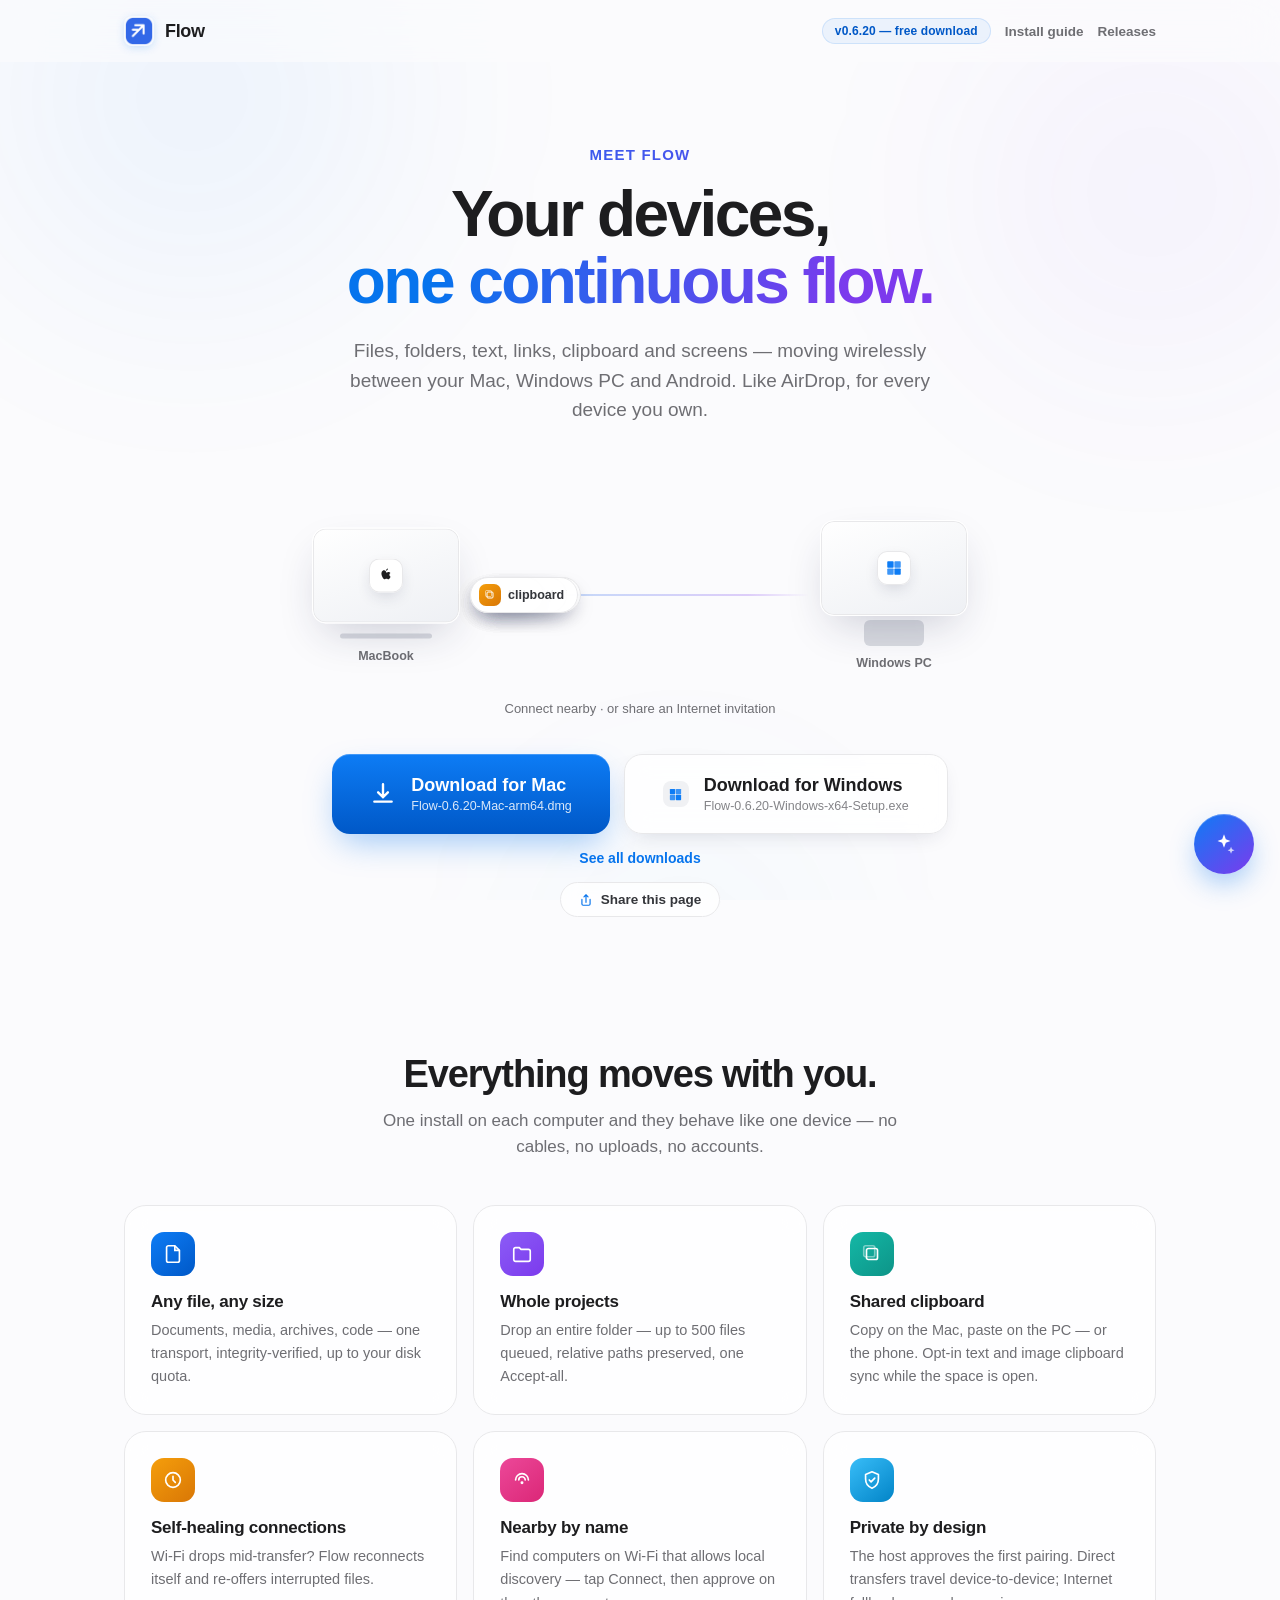
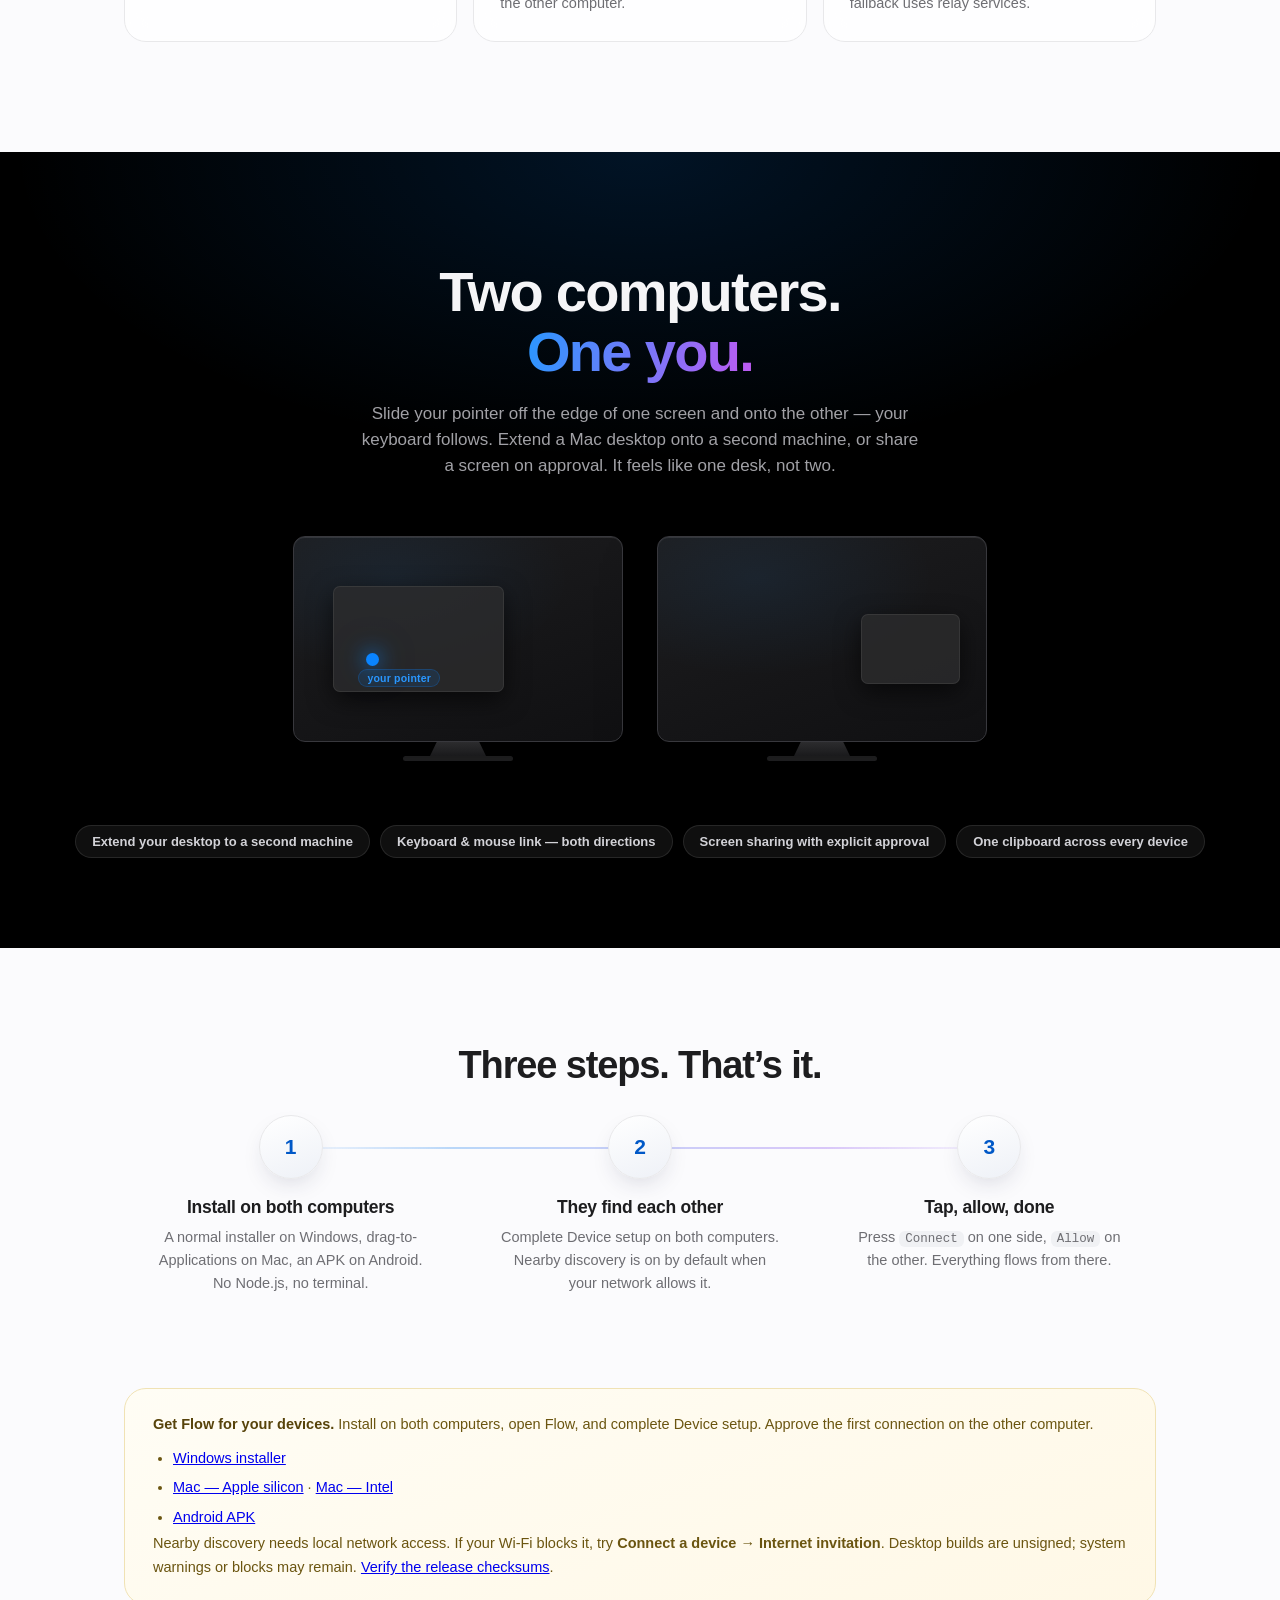
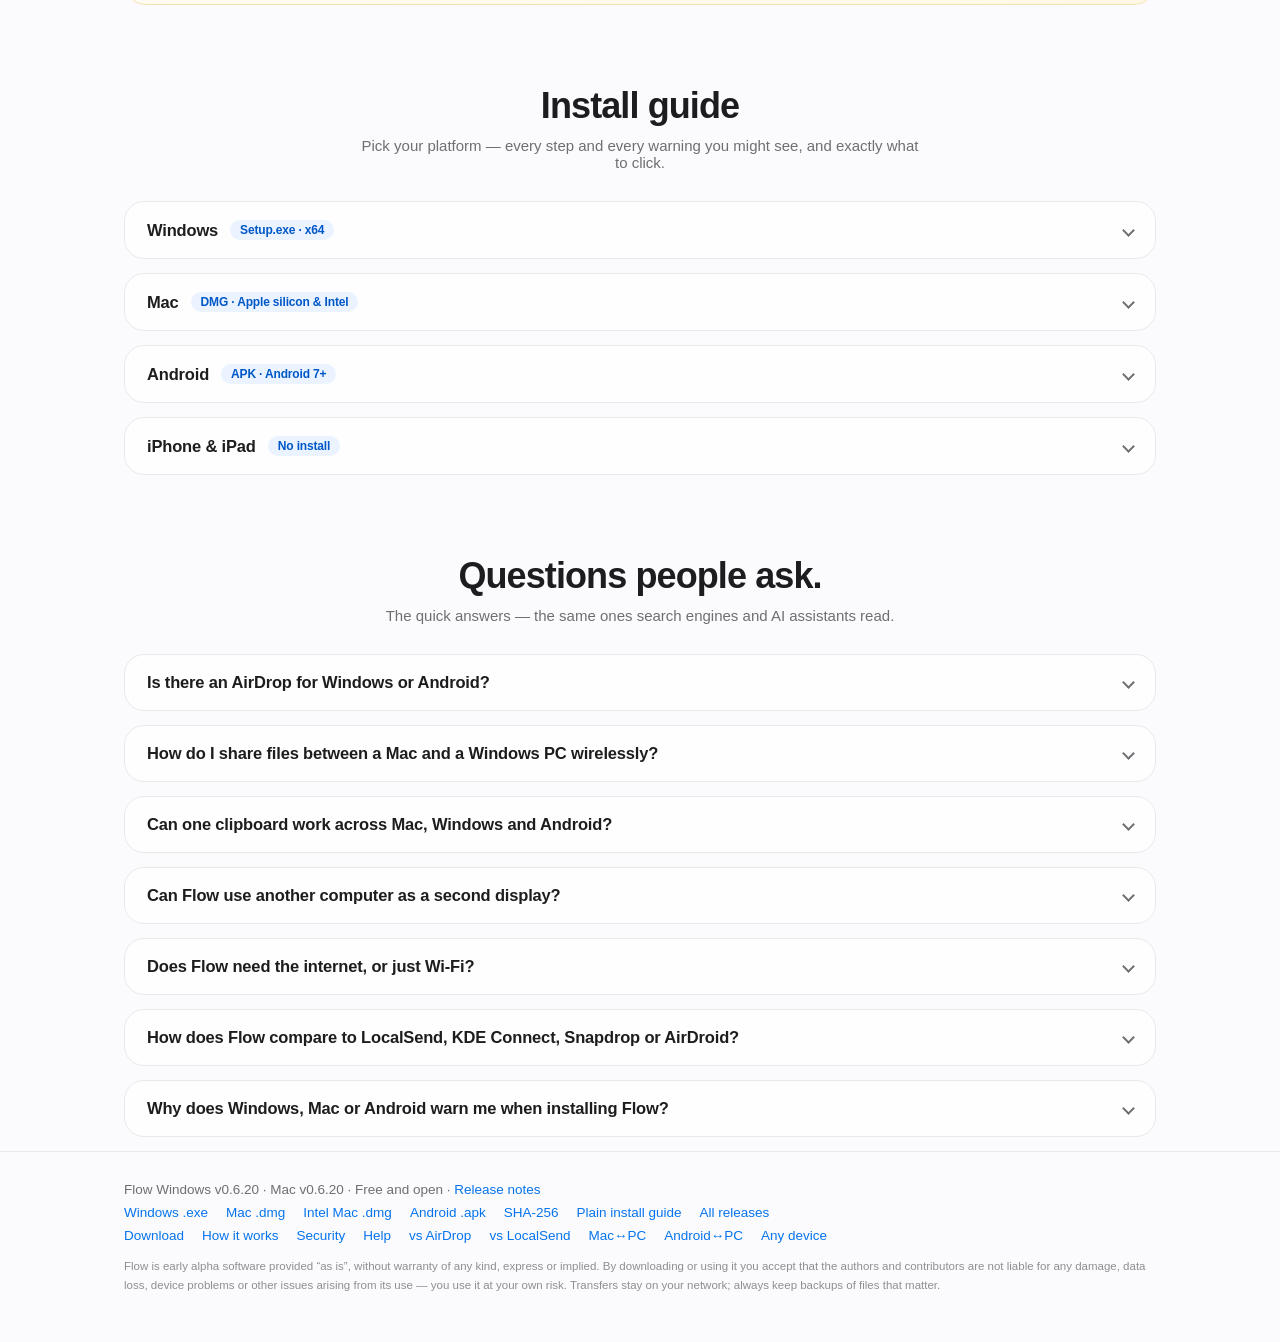
==== commit cdbbe29b: "Restore full October layout on homepage and download page" ====
--- a/download/index.html
+++ b/download/index.html
@@ -3,7 +3,9 @@
   <head>
     <meta charset="utf-8" />
     <meta name="viewport" content="width=device-width, initial-scale=1" />
-    <title>Download Flow — your devices, one continuous flow</title>
+    <title>
+      Flow — AirDrop-style file sharing for Windows, Mac &amp; Android
+    </title>
     <meta
       name="description"
       content="Flow moves files, folders, text, links and clipboard between your Mac, Windows PC and Android phone wirelessly — like AirDrop, for every device you own. Share from the Windows Send To menu, Finder Open With, the Android share sheet or the menu-bar tray."
@@ -42,8 +44,110 @@
       name="keywords"
       content="airdrop for windows, continuity for windows, share files mac windows android, clipboard sync, extended display, universal control alternative"
     />
+    <meta
+      name="google-site-verification"
+      content="go0T_P_wX81kLyziP_LCDEu0iZBkW4DK059RLP5fNl0"
+    />
     <meta name="theme-color" content="#fafafa" />
     <link rel="icon" type="image/png" href="/Flow.png" />
+    <script type="application/ld+json">
+      {
+        "@context": "https://schema.org",
+        "@type": "SoftwareApplication",
+        "name": "Flow",
+        "alternateName": "Flow Universal Continuity",
+        "description": "AirDrop-like continuity for every device: share files, folders, text, links, clipboard, screens and keyboard/mouse between Mac, Windows and Android over Wi-Fi. Nearby discovery depends on network access; the first connection asks for approval.",
+        "operatingSystem": "macOS, Windows, Android",
+        "applicationCategory": "UtilitiesApplication",
+        "offers": { "@type": "Offer", "price": "0", "priceCurrency": "USD" },
+        "url": "https://platiniumtermite.github.io/",
+        "downloadUrl": "https://github.com/PlatiniumTermite/flow-downloads/releases",
+        "softwareVersion": "0.6.20",
+        "featureList": "AirDrop-style file sharing, universal clipboard sync, extended display to a second computer, bidirectional keyboard and mouse link, screen sharing with approval, resumable transfers, menu-bar and system-tray agent",
+        "keywords": "airdrop for windows, apple continuity for windows, share files mac windows android, universal clipboard windows mac, extended display second computer, universal control alternative"
+      }
+    </script>
+    <script type="application/ld+json">
+      {
+        "@context": "https://schema.org",
+        "@type": "FAQPage",
+        "mainEntity": [
+          {
+            "@type": "Question",
+            "name": "Is there an AirDrop for Windows or Android?",
+            "acceptedAnswer": {
+              "@type": "Answer",
+              "text": "Flow is the closest equivalent: a free app that puts AirDrop-style sending on Windows, macOS and Android. Devices on a network that allows local discovery can find each other. The receiver approves the first pairing; an Internet invitation is available when local access is blocked."
+            }
+          },
+          {
+            "@type": "Question",
+            "name": "How do I share files between a Mac and a Windows PC wirelessly?",
+            "acceptedAnswer": {
+              "@type": "Answer",
+              "text": "Install Flow on both computers and join the same Wi-Fi. The computers find each other like AirDrop, one side taps Connect, the other taps Allow, and files can be sent in either direction with progress, resume and folder support."
+            }
+          },
+          {
+            "@type": "Question",
+            "name": "Can one clipboard work across Mac, Windows and Android?",
+            "acceptedAnswer": {
+              "@type": "Answer",
+              "text": "Yes. Flow syncs copied text in both directions between desktops — like Apple's Universal Clipboard — and clipboard images between desktops too. Android participates through the app and share sheet."
+            }
+          },
+          {
+            "@type": "Question",
+            "name": "Can Flow use another computer as a second display?",
+            "acceptedAnswer": {
+              "@type": "Answer",
+              "text": "Yes — a Mac can extend its desktop onto a connected Windows or Mac computer over Wi-Fi (experimental), and either side can drive the extended screen with its own keyboard and mouse after approval."
+            }
+          },
+          {
+            "@type": "Question",
+            "name": "Does Flow need the internet?",
+            "acceptedAnswer": {
+              "@type": "Answer",
+              "text": "Local connections can run over Wi-Fi. Internet invitations and relay fallback require Internet access and reachable services."
+            }
+          },
+          {
+            "@type": "Question",
+            "name": "How does Flow compare to LocalSend, KDE Connect, Snapdrop or AirDroid?",
+            "acceptedAnswer": {
+              "@type": "Answer",
+              "text": "Flow focuses on the full continuity experience rather than just file transfer: alongside AirDrop-style sending it adds a shared clipboard, screen sharing, a second-computer extended display and bidirectional keyboard/mouse linking, all from a menu-bar or tray agent that stays discoverable without a window open."
+            }
+          },
+          {
+            "@type": "Question",
+            "name": "Why does my computer warn me when installing Flow?",
+            "acceptedAnswer": {
+              "@type": "Answer",
+              "text": "Flow is an early-alpha build distributed outside the app stores, so Windows SmartScreen, macOS Gatekeeper and Play Protect show their standard 'unknown developer' warnings. On Windows click More info → Run anyway; on Mac right-click Flow → Open → Open; on Android tap More details → Install anyway."
+            }
+          }
+        ]
+      }
+    </script>
+    <script type="application/ld+json">
+      {
+        "@context": "https://schema.org",
+        "@type": "Organization",
+        "name": "Flow",
+        "url": "https://platiniumtermite.github.io/",
+        "logo": "https://platiniumtermite.github.io/Flow.png"
+      }
+    </script>
+    <script type="application/ld+json">
+      {
+        "@context": "https://schema.org",
+        "@type": "WebSite",
+        "name": "Flow",
+        "url": "https://platiniumtermite.github.io/"
+      }
+    </script>
     <style>
       :root {
         --blue: #0674ed;
@@ -1679,7 +1783,7 @@
       <div class="nav-in">
         <div class="brand"><img src="/Flow.png" alt="Flow logo" />Flow</div>
         <div class="nav-right">
-          <span class="badge">Windows v0.6.20 — free download</span>
+          <span class="badge">v0.6.20 — free download</span>
           <a class="nav-link" href="#install">Install guide</a>
           <a
             class="nav-link"
@@ -1874,7 +1978,7 @@
             <a
               id="dl-alt"
               class="dl-btn hidden-alt"
-              href="/download/"
+              href="#downloads"
               role="button"
             >
               <span class="os-mini" id="alt-ico">
@@ -2051,8 +2155,8 @@
           </div>
           <h3>Nearby by name</h3>
           <p>
-            Your computers discover each other on the same Wi-Fi — tap Connect,
-            tap Allow, done.
+            Find computers on Wi-Fi that allows local discovery — tap Connect,
+            then approve on the other computer.
           </p>
         </div>
         <div class="card reveal" style="--d: 0.12s">
@@ -2075,8 +2179,8 @@
           </div>
           <h3>Private by design</h3>
           <p>
-            Secrets are never broadcast — the host approves each pairing. Data
-            travels device-to-device.
+            The host approves the first pairing. Direct transfers travel
+            device-to-device; Internet fallback uses relay services.
           </p>
         </div>
       </section>
@@ -2126,8 +2230,8 @@
           <div class="n">2</div>
           <h3>They find each other</h3>
           <p>
-            Same Wi-Fi — discovery is already on, like AirDrop. Your other
-            computer just appears.
+            Complete Device setup on both computers. Nearby discovery is
+            on by default when your network allows it.
           </p>
         </div>
         <div class="step reveal" style="--d: 0.16s">
@@ -2274,6 +2378,117 @@
               sheet target, background clipboard — aren't available. A native
               build is planned.
             </div>
+          </div>
+        </details>
+      </section>
+
+      <section class="install reveal" id="faq">
+        <h2 class="reveal">Questions people ask.</h2>
+        <p class="reveal" style="--d: 0.06s">
+          The quick answers — the same ones search engines and AI assistants
+          read.
+        </p>
+        <details class="os">
+          <summary>
+            Is there an AirDrop for Windows or Android?
+            <span class="chev"></span>
+          </summary>
+          <div class="os-body">
+            <p>
+              Flow is the closest equivalent — a free app that brings
+              AirDrop-style sending to Windows, macOS and Android. Devices on
+              the same Wi-Fi discover each other automatically, the receiver
+              approves, and files, folders, text, links and clipboard move
+              wirelessly in both directions.
+            </p>
+          </div>
+        </details>
+        <details class="os">
+          <summary>
+            How do I share files between a Mac and a Windows PC wirelessly?
+            <span class="chev"></span>
+          </summary>
+          <div class="os-body">
+            <p>
+              Install Flow on both computers and join the same Wi-Fi. They find
+              each other like AirDrop — tap <code>Connect</code> on one side,
+              <code>Allow</code> on the other — then send files either way with
+              progress, pause/resume and whole-folder support.
+            </p>
+          </div>
+        </details>
+        <details class="os">
+          <summary>
+            Can one clipboard work across Mac, Windows and Android?
+            <span class="chev"></span>
+          </summary>
+          <div class="os-body">
+            <p>
+              Yes. Copied text syncs instantly in both directions between
+              desktops — like Apple's Universal Clipboard — including clipboard
+              images between desktops, and a device that joins later inherits
+              the current clipboard. Android participates through the app and
+              share sheet.
+            </p>
+          </div>
+        </details>
+        <details class="os">
+          <summary>
+            Can Flow use another computer as a second display?
+            <span class="chev"></span>
+          </summary>
+          <div class="os-body">
+            <p>
+              Yes — a Mac can extend its desktop onto a connected Windows or
+              Mac computer over Wi-Fi (experimental). Once accepted, the
+              receiving computer's own keyboard and mouse drive the extended
+              screen, like Universal Control.
+            </p>
+          </div>
+        </details>
+        <details class="os">
+          <summary>
+            Does Flow need the internet, or just Wi-Fi?
+            <span class="chev"></span>
+          </summary>
+          <div class="os-body">
+            <p>
+              Local connections can run over Wi-Fi. If your network blocks
+              nearby connections, try an Internet invitation. Internet connections
+              and relay fallback require reachable public services.
+            </p>
+          </div>
+        </details>
+        <details class="os">
+          <summary>
+            How does Flow compare to LocalSend, KDE Connect, Snapdrop or
+            AirDroid?
+            <span class="chev"></span>
+          </summary>
+          <div class="os-body">
+            <p>
+              Those tools move files; Flow goes after the full continuity
+              experience. On top of AirDrop-style sending you get a shared
+              clipboard, screen sharing, a second-computer extended display
+              and bidirectional keyboard/mouse linking — all from a menu-bar
+              or tray agent that stays discoverable without a window open.
+            </p>
+          </div>
+        </details>
+        <details class="os">
+          <summary>
+            Why does Windows, Mac or Android warn me when installing Flow?
+            <span class="chev"></span>
+          </summary>
+          <div class="os-body">
+            <p>
+              Flow is an early-alpha build distributed outside the app stores,
+              so SmartScreen, Gatekeeper and Play Protect show their standard
+              "unknown developer" warnings. On Windows click
+              <code>More info → Run anyway</code>; on Mac right-click Flow →
+              <code>Open</code> → <code>Open</code>; on Android tap
+              <code>More details → Install anyway</code>.
+            </p>
           </div>
         </details>
       </section>
@@ -2348,6 +2563,17 @@
           <a href="https://github.com/PlatiniumTermite/flow-downloads/releases"
             >All releases</a
           >
+        </span>
+        <span class="links">
+          <a href="/download/">Download</a>
+          <a href="/how-it-works/">How it works</a>
+          <a href="/security/">Security</a>
+          <a href="/help/">Help</a>
+          <a href="/alternatives/airdrop/">vs AirDrop</a>
+          <a href="/alternatives/localsend/">vs LocalSend</a>
+          <a href="/use-cases/mac-to-windows/">Mac↔PC</a>
+          <a href="/use-cases/android-to-windows/">Android↔PC</a>
+          <a href="/use-cases/cross-platform-file-sharing/">Any device</a>
         </span>
       </div>
       <p class="legal">
